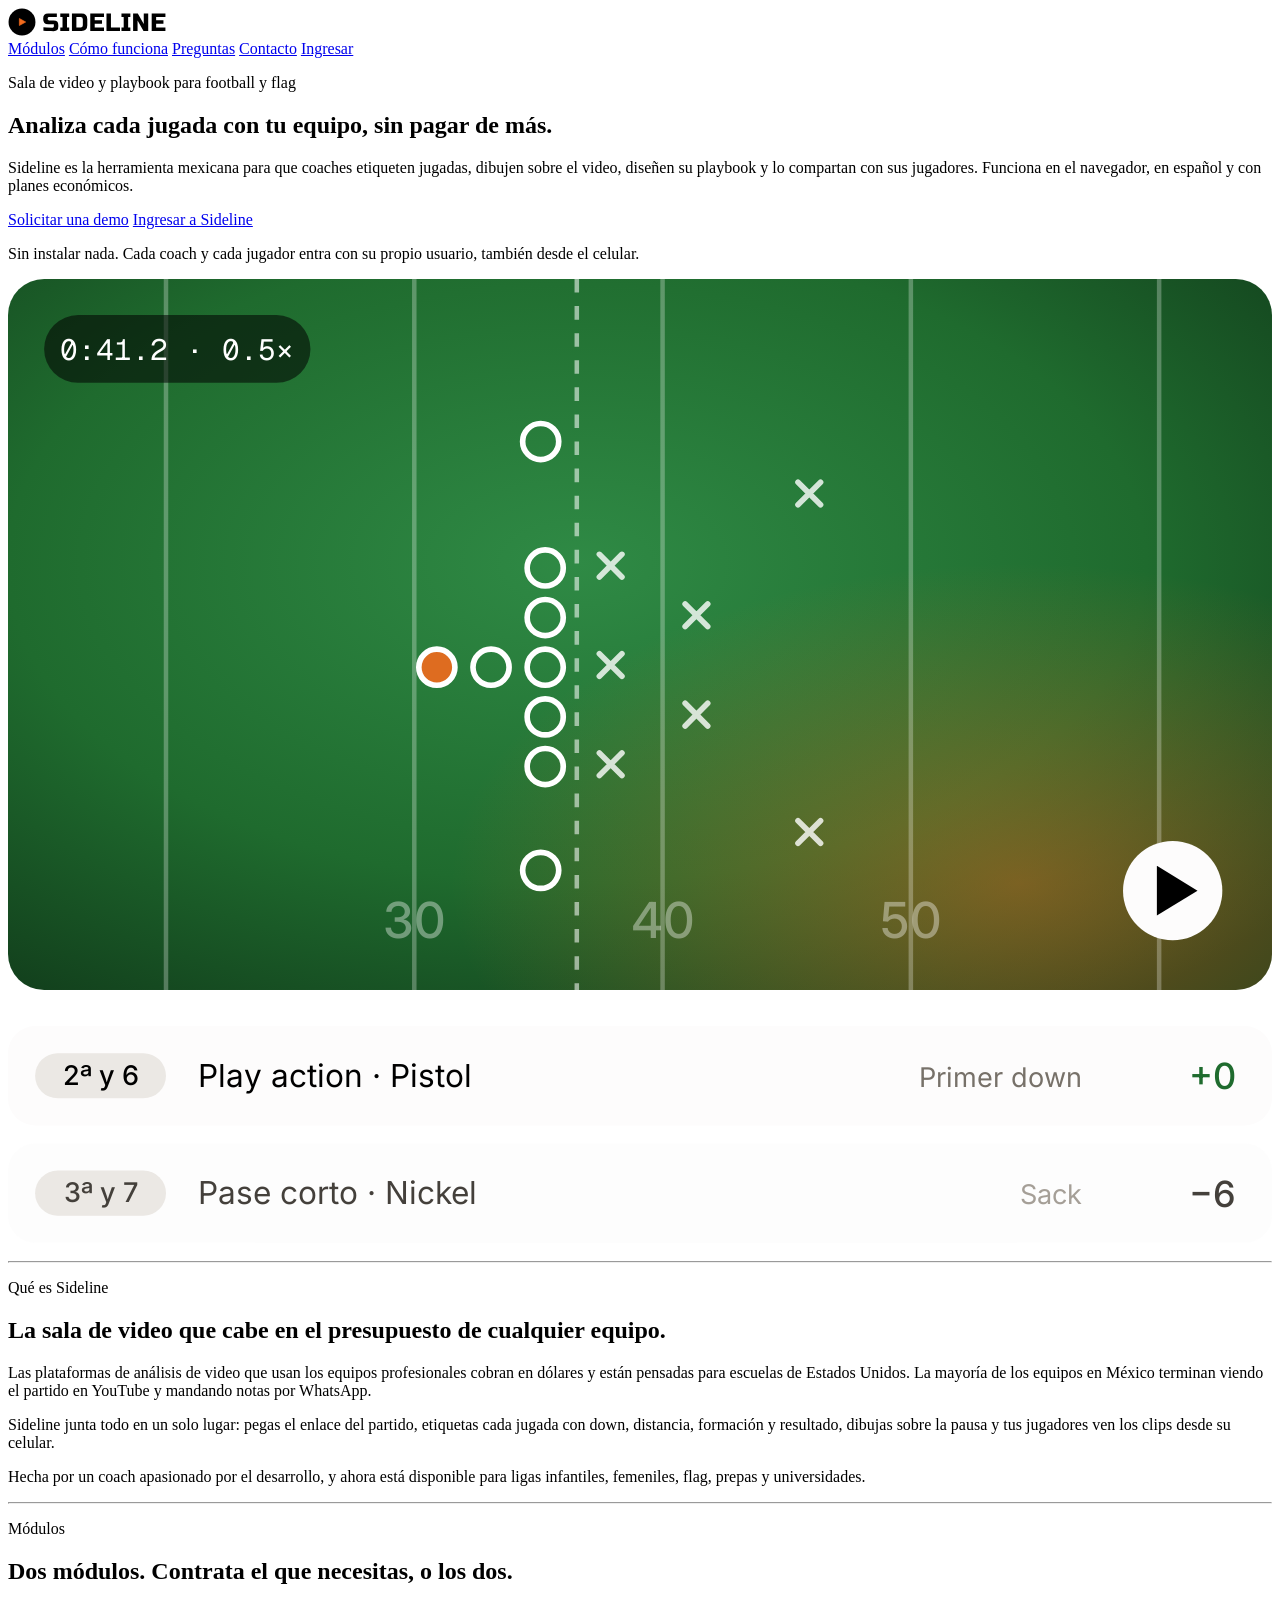
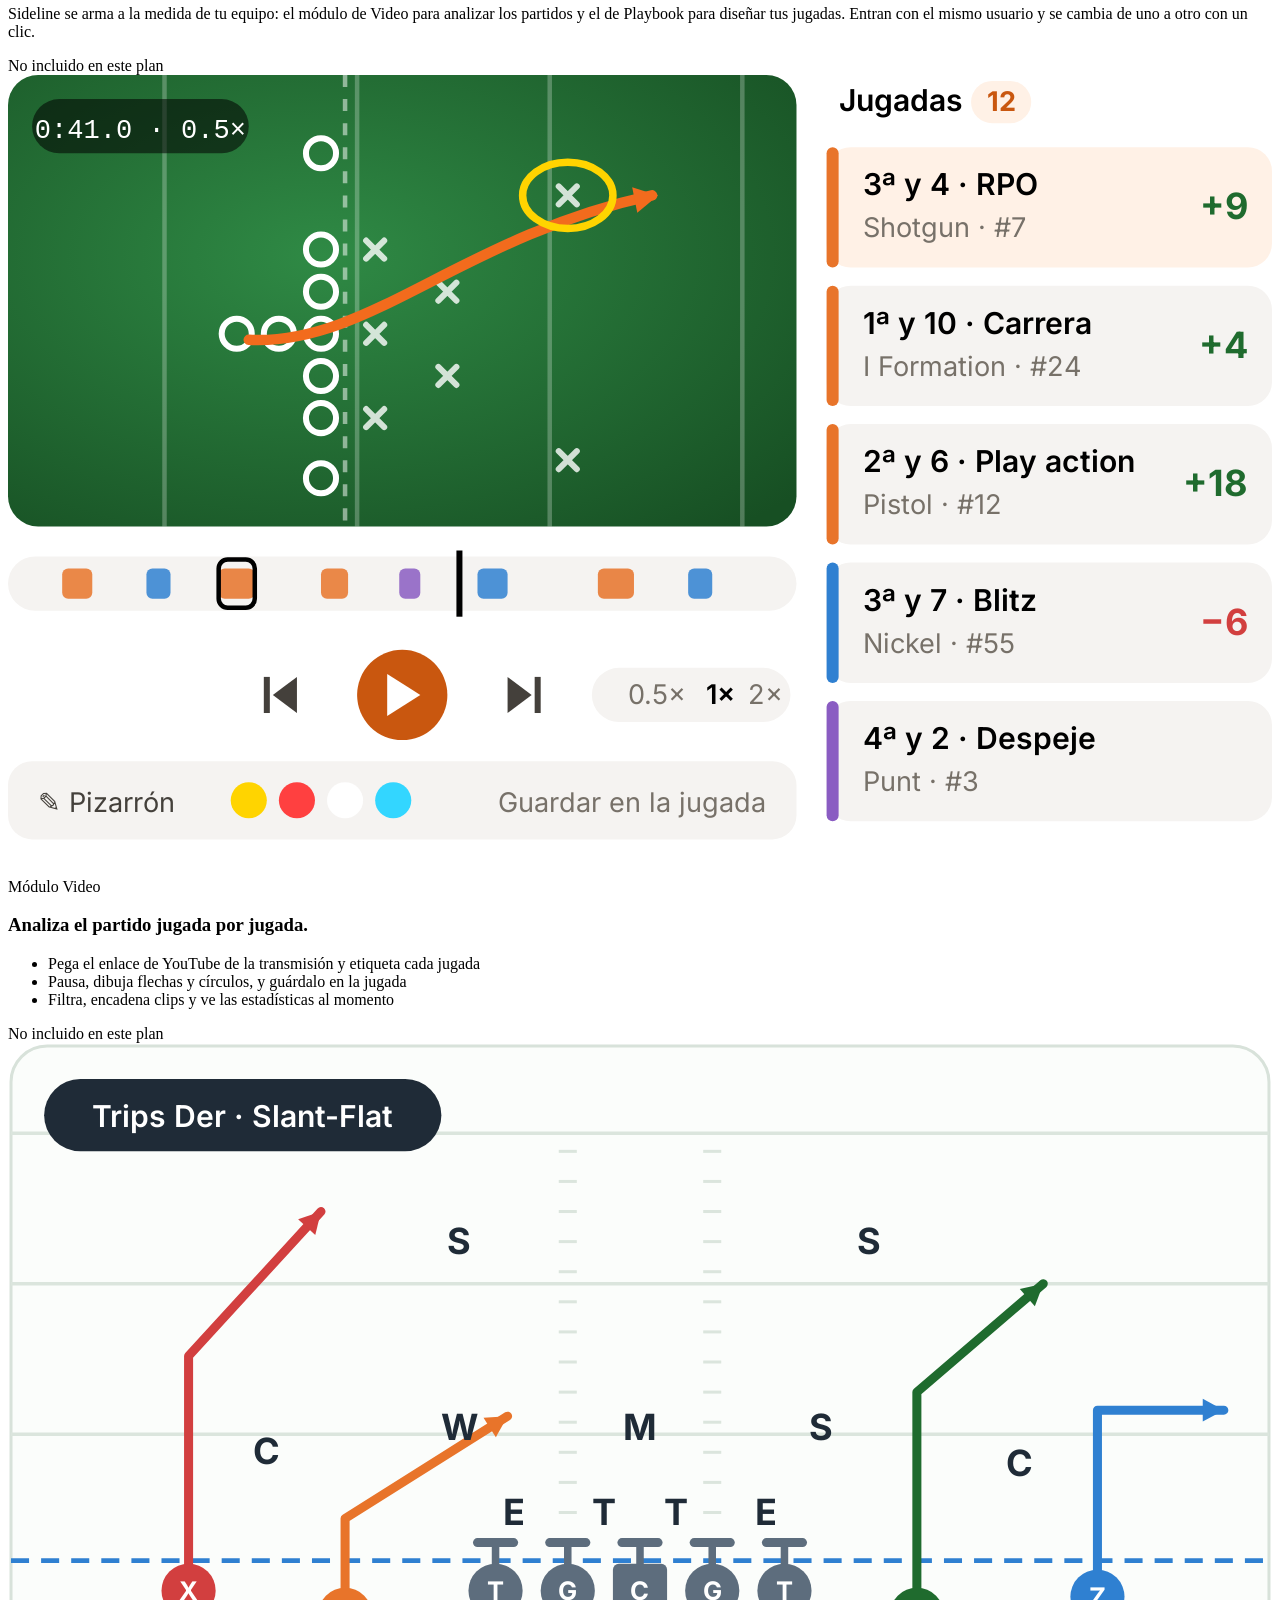
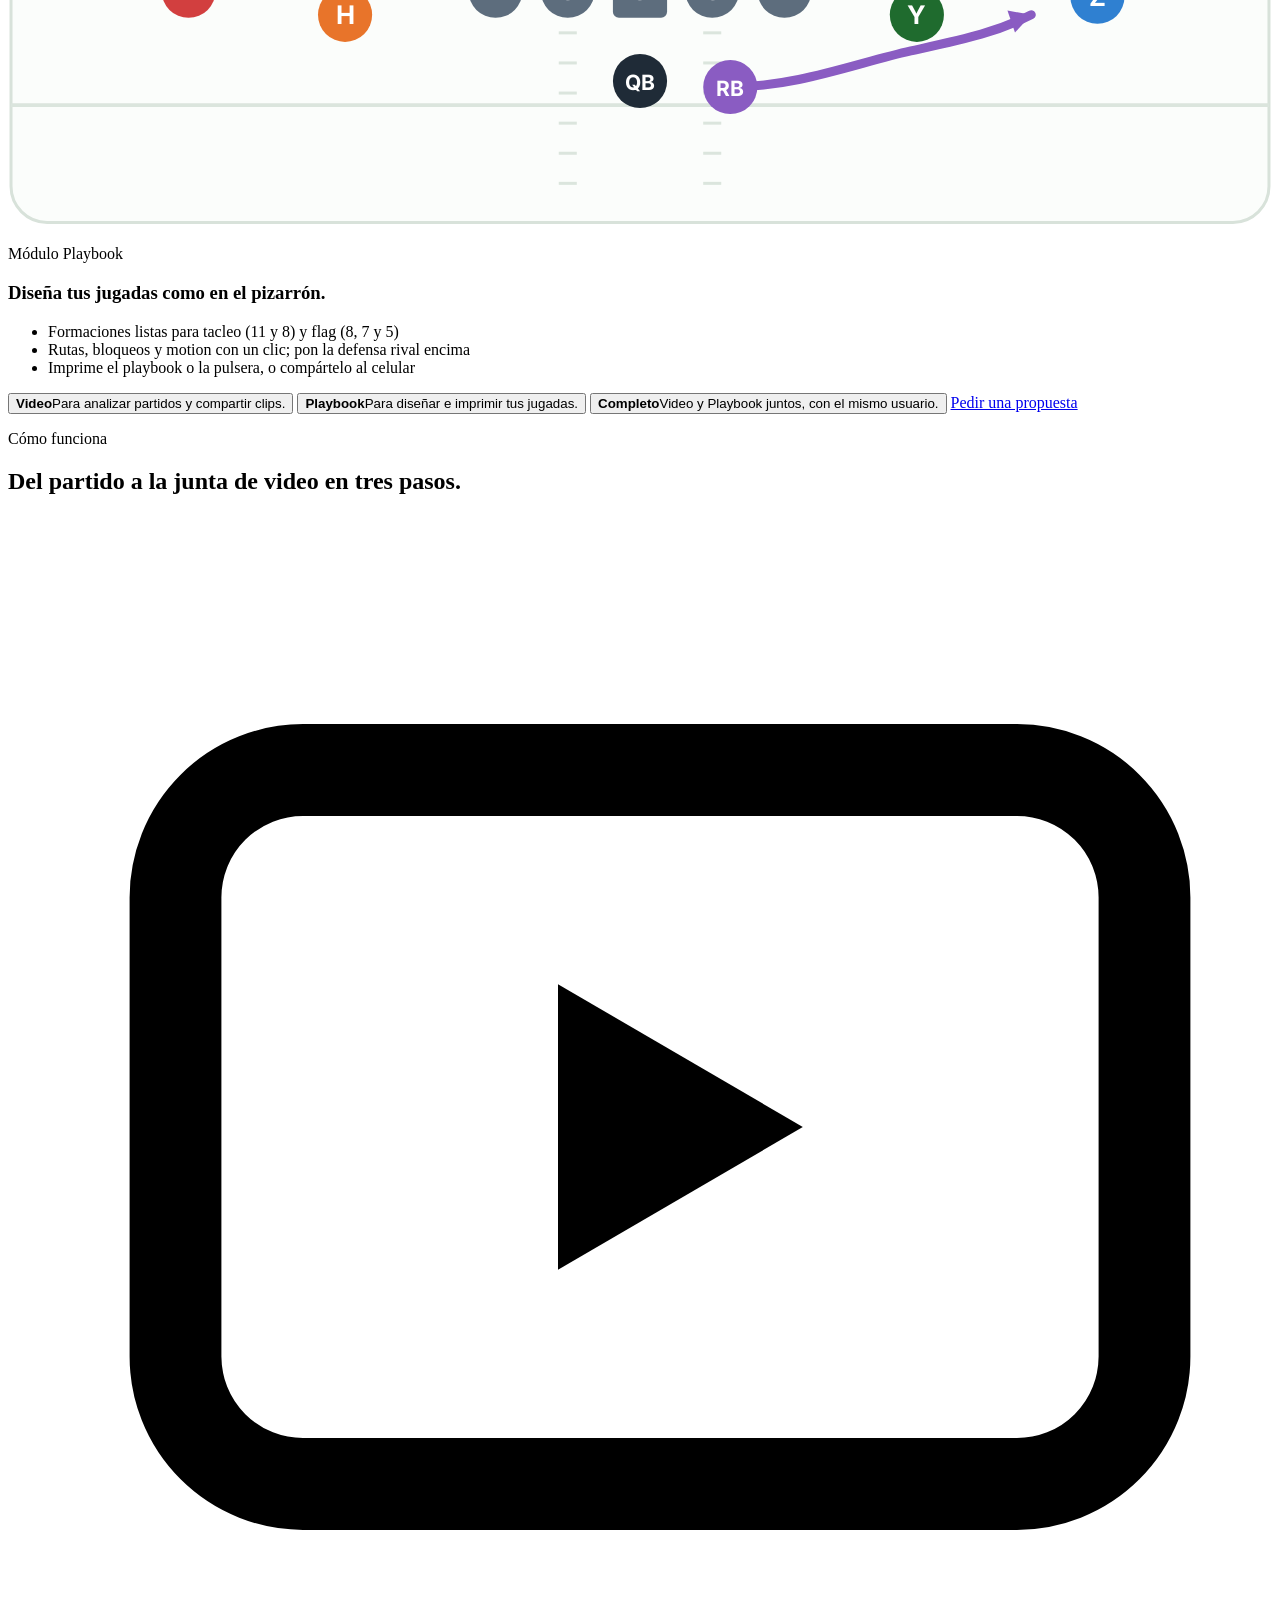
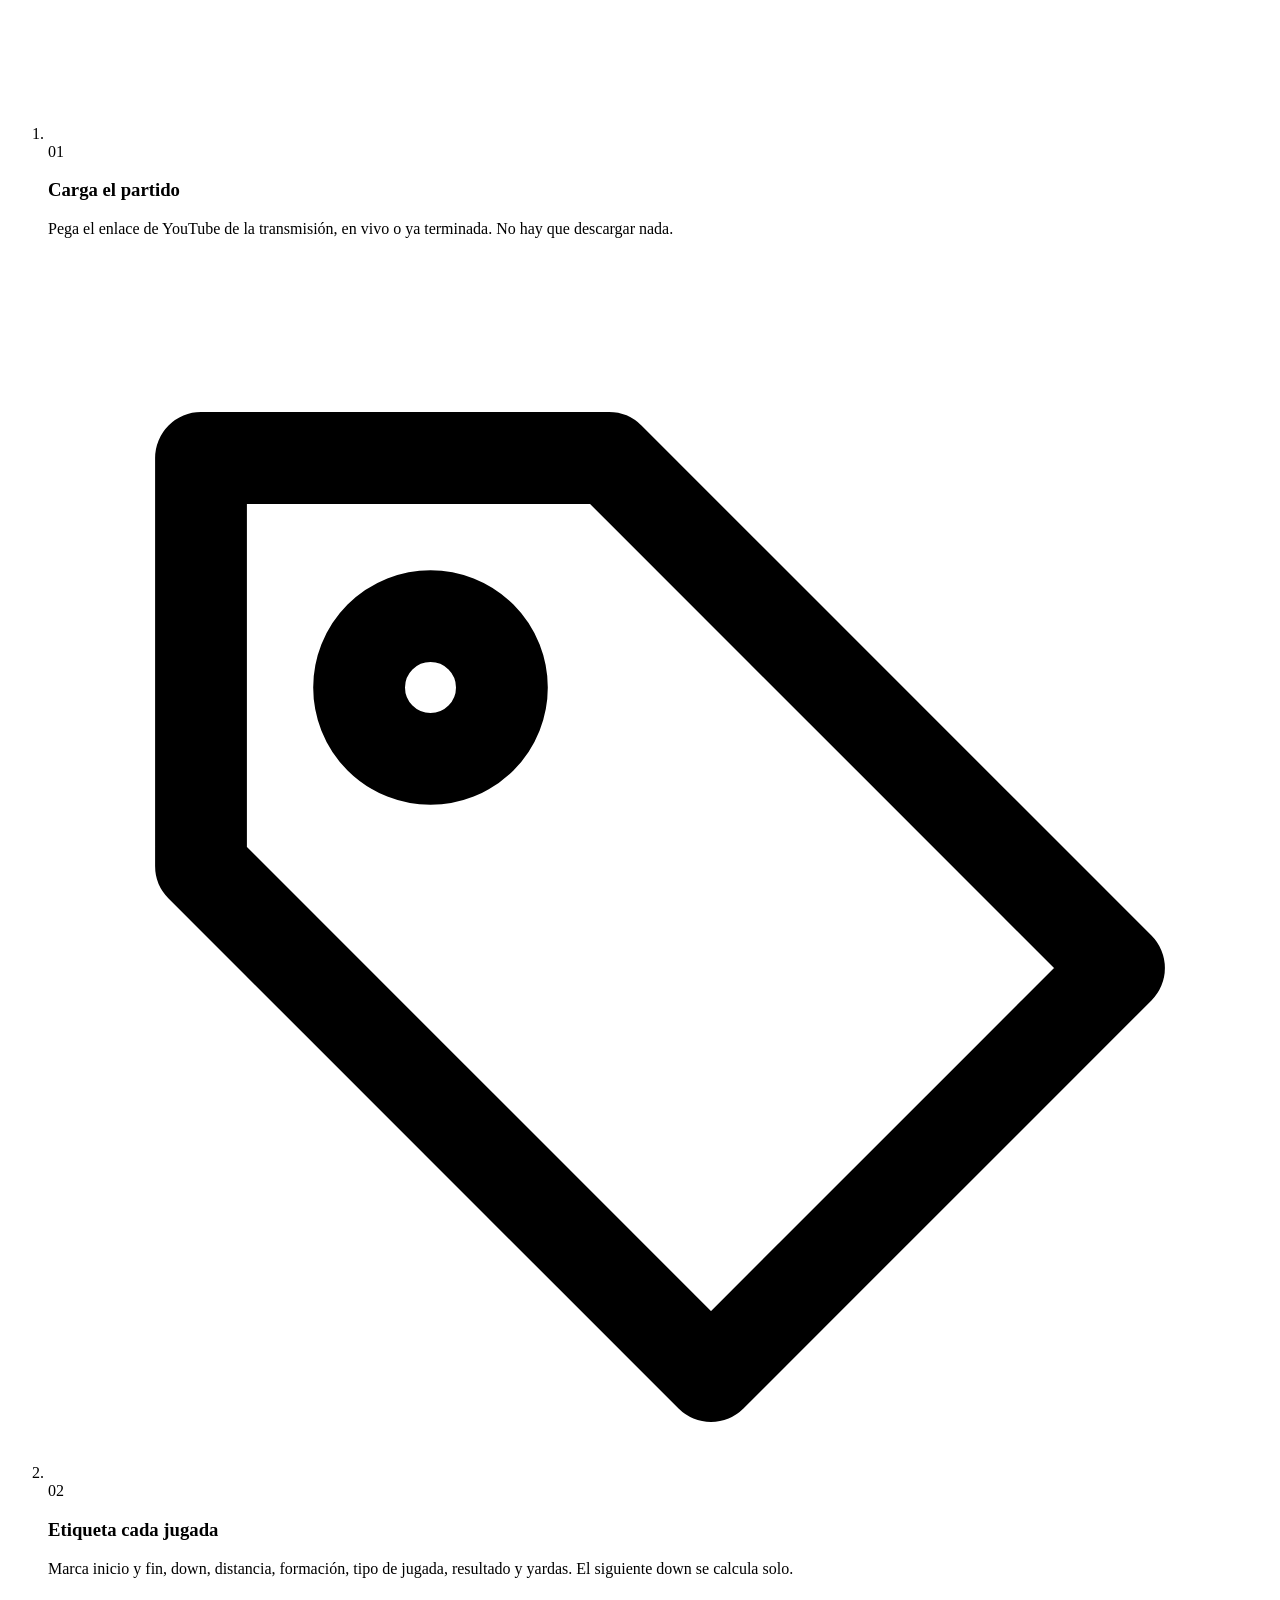
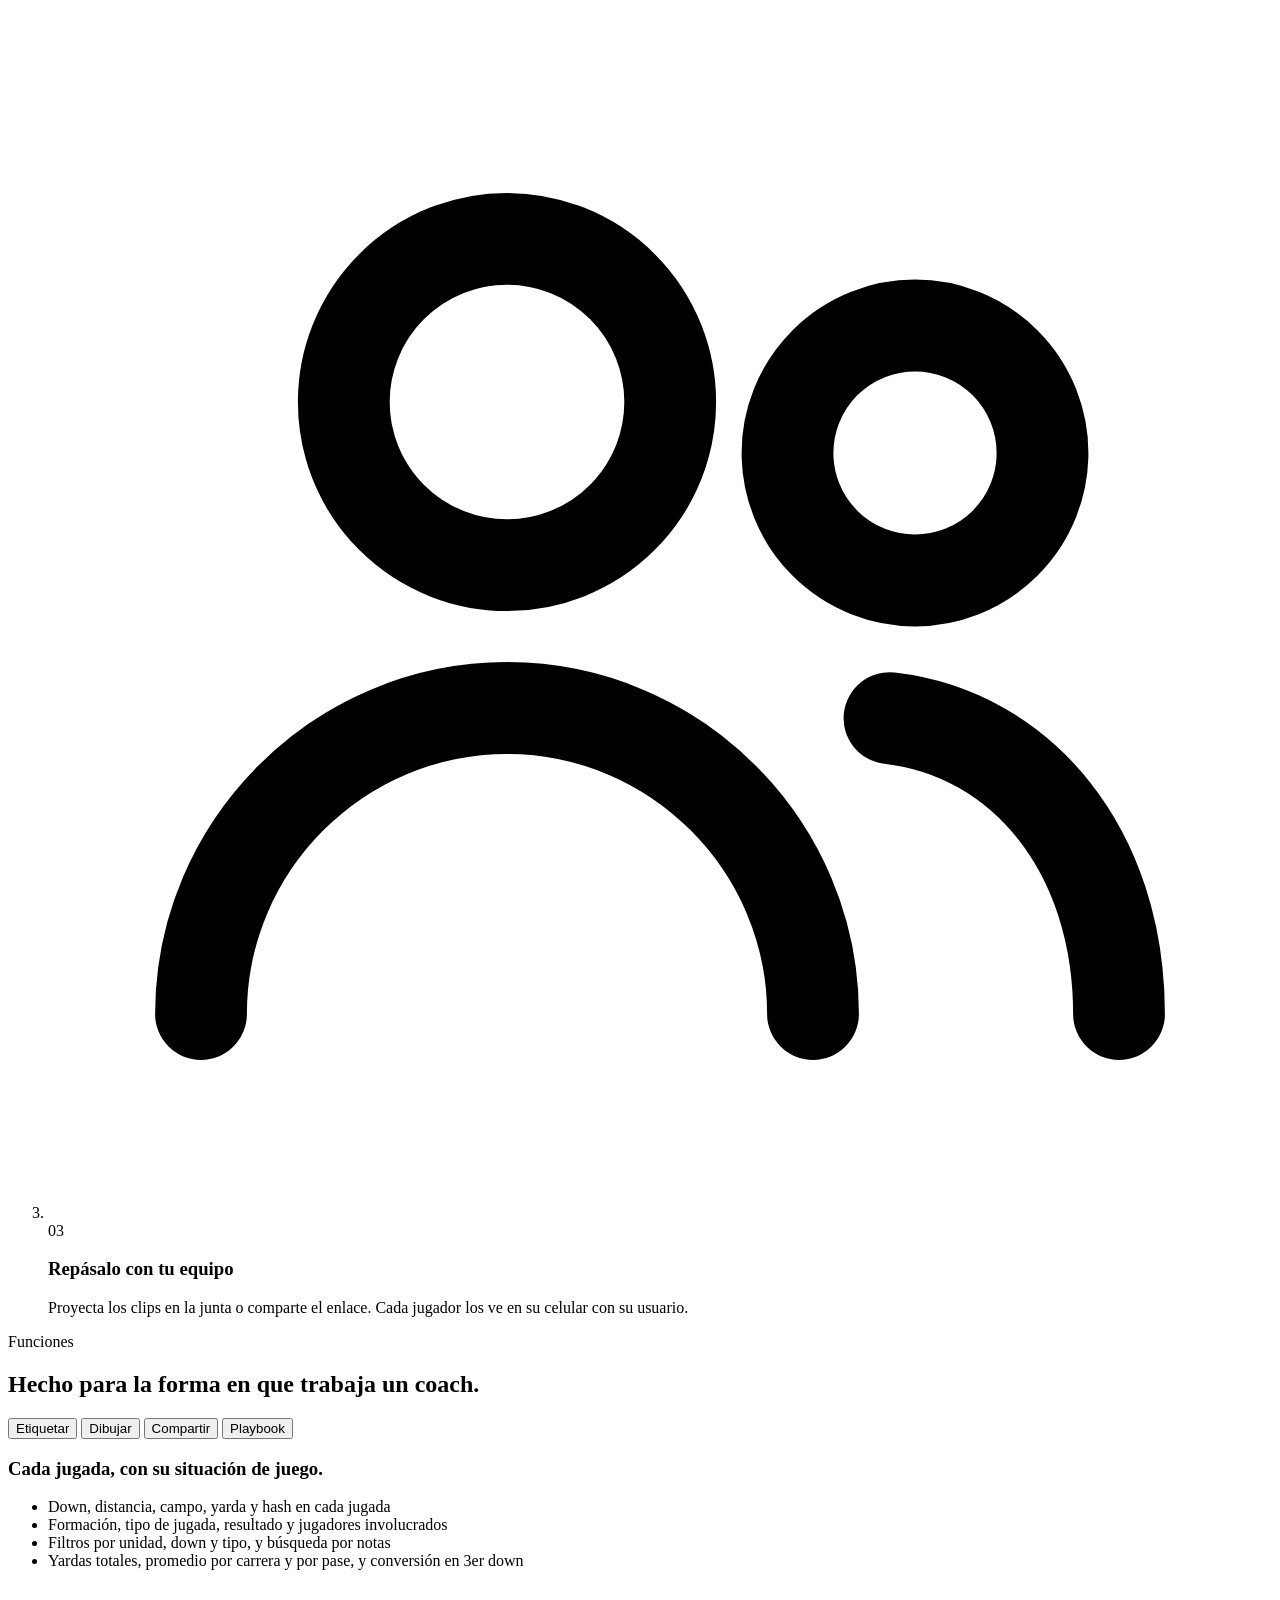
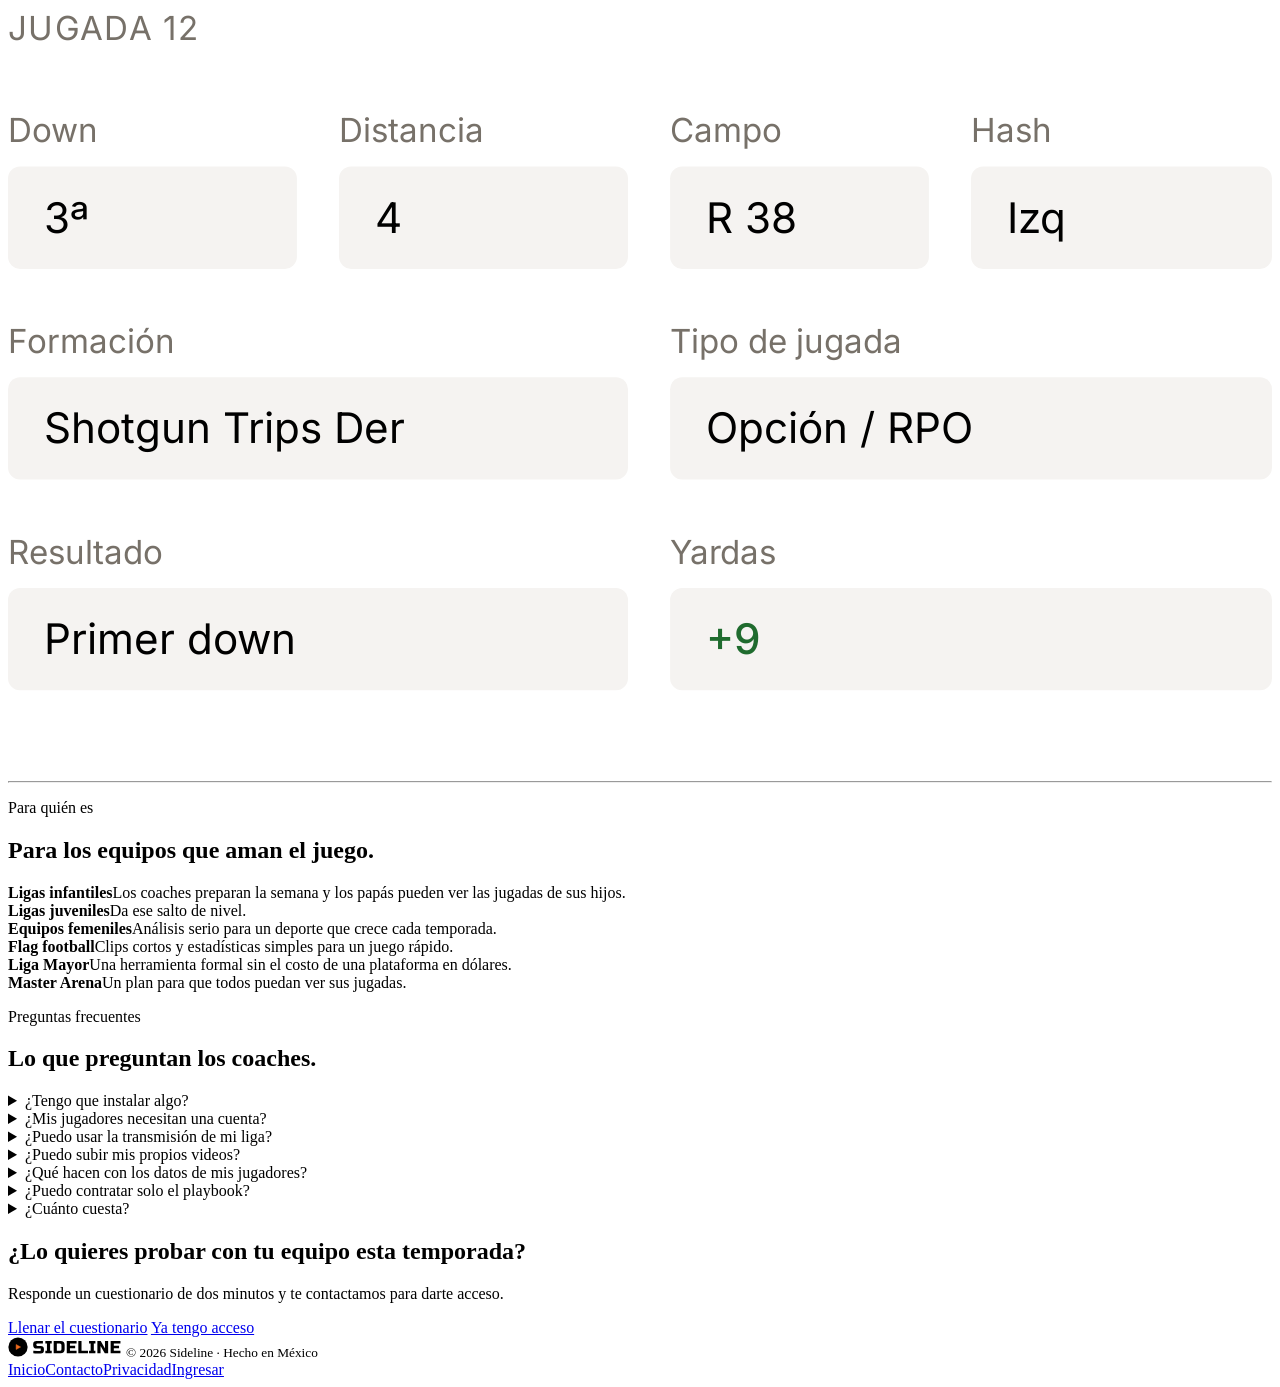
==== public/index.html @ 444a0a57 "Portada: los planes se pueden elegir y muestran qué módulo incluyen Video, Playbook y Completo son b" ====
<!doctype html>
<html lang="es">
<head>
<meta charset="utf-8">
<meta name="viewport" content="width=device-width,initial-scale=1,viewport-fit=cover">
<title>Sideline</title>
<meta name="description" content="Sideline: sala de video para coaches de football americano y flag. Etiqueta jugadas, dibuja sobre el video y comparte clips con tu equipo. En español y en pesos.">
<link rel="icon" type="image/svg+xml" href="data:image/svg+xml,%3Csvg%20xmlns%3D%27http%3A//www.w3.org/2000/svg%27%20viewBox%3D%270%200%2064%2064%27%3E%3Crect%20width%3D%2764%27%20height%3D%2764%27%20rx%3D%2714%27%20fill%3D%27%230D0D0D%27/%3E%3Ccircle%20cx%3D%2732%27%20cy%3D%2732%27%20r%3D%2723%27%20fill%3D%27none%27%20stroke%3D%27%23FFFFFF%27%20stroke-width%3D%276%27/%3E%3Cpath%20d%3D%27M26%2020%20L45%2032%20L26%2044%20Z%27%20fill%3D%27%23F26B1D%27%20stroke%3D%27%23F26B1D%27%20stroke-width%3D%273%27%20stroke-linejoin%3D%27round%27/%3E%3C/svg%3E">
<link rel="preconnect" href="https://fonts.googleapis.com">
<link rel="preconnect" href="https://fonts.gstatic.com" crossorigin>
<link rel="stylesheet" href="https://fonts.googleapis.com/css2?family=Inter:wght@300;400;500&family=Geist+Mono&display=swap">
<link rel="stylesheet" href="/assets/site.css">
<script>
  // Enlaces viejos a un partido (?v=...) siguen abriendo la sala de video.
  if (new URLSearchParams(location.search).get('v')) location.replace('/app/' + location.search);
</script>
</head>
<body>
<header class="wrap">
  <nav class="nav" aria-label="Principal">
    <a class="logo" href="/" aria-label="Sideline, inicio"><svg class='brandmark' viewBox='0 0 593 104' height='28' role='img' aria-label='Sideline'><circle cx='52' cy='52' r='50' fill='#000000'/>
<rect x='48.25' y='8.25' width='7.50' height='7.50' rx='1.35' fill='var(--bg)' transform='rotate(0.0 52.00 12.00)'/>
<rect x='65.61' y='12.21' width='7.50' height='7.50' rx='1.35' fill='var(--bg)' transform='rotate(25.7 69.36 15.96)'/>
<rect x='79.52' y='23.31' width='7.50' height='7.50' rx='1.35' fill='var(--bg)' transform='rotate(51.4 83.27 27.06)'/>
<rect x='87.25' y='39.35' width='7.50' height='7.50' rx='1.35' fill='var(--bg)' transform='rotate(77.1 91.00 43.10)'/>
<rect x='87.25' y='57.15' width='7.50' height='7.50' rx='1.35' fill='var(--bg)' transform='rotate(102.9 91.00 60.90)'/>
<rect x='79.52' y='73.19' width='7.50' height='7.50' rx='1.35' fill='var(--bg)' transform='rotate(128.6 83.27 76.94)'/>
<rect x='65.61' y='84.29' width='7.50' height='7.50' rx='1.35' fill='var(--bg)' transform='rotate(154.3 69.36 88.04)'/>
<rect x='48.25' y='88.25' width='7.50' height='7.50' rx='1.35' fill='var(--bg)' transform='rotate(180.0 52.00 92.00)'/>
<rect x='30.89' y='84.29' width='7.50' height='7.50' rx='1.35' fill='var(--bg)' transform='rotate(205.7 34.64 88.04)'/>
<rect x='16.98' y='73.19' width='7.50' height='7.50' rx='1.35' fill='var(--bg)' transform='rotate(231.4 20.73 76.94)'/>
<rect x='9.25' y='57.15' width='7.50' height='7.50' rx='1.35' fill='var(--bg)' transform='rotate(257.1 13.00 60.90)'/>
<rect x='9.25' y='39.35' width='7.50' height='7.50' rx='1.35' fill='var(--bg)' transform='rotate(282.9 13.00 43.10)'/>
<rect x='16.98' y='23.31' width='7.50' height='7.50' rx='1.35' fill='var(--bg)' transform='rotate(308.6 20.73 27.06)'/>
<rect x='30.89' y='12.21' width='7.50' height='7.50' rx='1.35' fill='var(--bg)' transform='rotate(334.3 34.64 15.96)'/>
<circle cx='52' cy='52' r='31.00' fill='var(--bg)'/>
<circle cx='52' cy='52' r='25.00' fill='none' stroke='#000000' stroke-width='3.75'/>
<path d='M42.25 39.00 L65.65 52.00 L42.25 65.00 Z' fill='#F26B1D' stroke='#F26B1D' stroke-width='2.50' stroke-linejoin='round'/><g transform='translate(128 85)'><path d='M3.588 -13.34Q28.796 -11.959999999999999 37.72 -11.959999999999999Q39.836 -11.959999999999999 41.078 -13.201999999999998Q42.32 -14.443999999999999 42.32 -16.56V-24.84H21.16Q11.5 -24.84 7.13 -29.21Q2.76 -33.58 2.76 -43.24V-46.0Q2.76 -55.66 7.13 -60.03Q11.5 -64.4 21.16 -64.4H53.452V-51.519999999999996H24.84Q19.32 -51.519999999999996 19.32 -46.0V-44.16Q19.32 -38.64 24.84 -38.64H41.4Q50.416 -38.64 54.647999999999996 -34.408Q58.879999999999995 -30.176 58.879999999999995 -21.16V-16.56Q58.879999999999995 -7.544 54.647999999999996 -3.312Q50.416 0.9199999999999999 41.4 0.9199999999999999Q36.708 0.9199999999999999 31.464 0.736L23.0 0.368Q13.616 -0.092 3.588 -0.9199999999999999ZM99.36000000000001 0.0H66.24000000000001V-12.879999999999999H74.52000000000001V-51.519999999999996H66.24000000000001V-64.4H99.36000000000001V-51.519999999999996H91.08V-12.879999999999999H99.36000000000001ZM145.36 -64.4Q155.756 -64.4 161.138 -59.018Q166.52 -53.635999999999996 166.52 -43.24V-21.16Q166.52 -10.764 161.138 -5.382Q155.756 0.0 145.36 0.0H109.48V-64.4ZM149.96 -43.24Q149.96 -51.519999999999996 141.68 -51.519999999999996H126.04V-12.879999999999999H141.68Q149.96 -12.879999999999999 149.96 -21.16ZM228.62 0.0H177.56000000000003V-64.4H228.62V-51.519999999999996H194.12V-39.1H221.26000000000002V-26.22H194.12V-12.879999999999999H228.62ZM254.38 -12.879999999999999H287.96000000000004V0.0H237.82000000000002V-64.4H254.38ZM326.6 0.0H293.48V-12.879999999999999H301.76000000000005V-51.519999999999996H293.48V-64.4H326.6V-51.519999999999996H318.32000000000005V-12.879999999999999H326.6ZM392.84000000000003 0.0H375.36L353.28000000000003 -38.64V0.0H336.72V-64.4H354.20000000000005L376.28000000000003 -25.759999999999998V-64.4H392.84000000000003ZM456.78000000000003 0.0H405.72V-64.4H456.78000000000003V-51.519999999999996H422.28000000000003V-39.1H449.4200000000001V-26.22H422.28000000000003V-12.879999999999999H456.78000000000003Z' fill='#000000'/></g></svg></a>
    <div class="links">
      <a class="btn btn-ghost hide-sm" href="#modulos">Módulos</a>
      <a class="btn btn-ghost hide-sm" href="#como-funciona">Cómo funciona</a>
      <a class="btn btn-ghost hide-sm" href="#preguntas">Preguntas</a>
      <a class="btn btn-ghost" href="/contacto">Contacto</a>
      <a class="btn btn-fill" href="/app/">Ingresar</a>
    </div>
  </nav>
</header>

<main>
  <section class="hero">
    <div class="wrap hero-grid">
      <div>
        <p class="eyebrow">Sala de video y playbook para football y flag</p>
        <h1 class="display">Analiza cada jugada con tu equipo, sin pagar de más.</h1>
        <p class="lead">Sideline es la herramienta mexicana para que coaches etiqueten jugadas, dibujen sobre el video, diseñen su playbook y lo compartan con sus jugadores. Funciona en el navegador, en español y con planes económicos.</p>
        <div class="actions">
          <a class="btn btn-fill btn-lg" href="/contacto">Solicitar una demo</a>
          <a class="btn btn-line btn-lg" href="/app/">Ingresar a Sideline</a>
        </div>
        <p class="note">Sin instalar nada. Cada coach y cada jugador entra con su propio usuario, también desde el celular.</p>
      </div>

      <div class="visual" aria-hidden="true">
        <svg id="heroArt" viewBox="0 0 560 430" font-family="Inter, system-ui, sans-serif">
          <defs>
            <radialGradient id="turf" cx="45%" cy="40%" r="75%">
              <stop offset="0" stop-color="#2f8a45"/>
              <stop offset="0.6" stop-color="#1f6b2e"/>
              <stop offset="1" stop-color="#123f1c"/>
            </radialGradient>
            <radialGradient id="glow" cx="80%" cy="85%" r="45%">
              <stop offset="0" stop-color="#f26b1d" stop-opacity=".45"/>
              <stop offset="1" stop-color="#f26b1d" stop-opacity="0"/>
            </radialGradient>
            <clipPath id="frame"><rect x="0" y="0" width="560" height="315" rx="16"/></clipPath>
            <marker id="ah" viewBox="0 0 10 10" refX="6" refY="5" markerWidth="5" markerHeight="5" orient="auto"><path d="M0 0L10 5L0 10z" fill="#f26b1d"/></marker>
          </defs>
          <g clip-path="url(#frame)">
            <rect width="560" height="315" fill="url(#turf)"/>
            <rect width="560" height="315" fill="url(#glow)"/>
            <g stroke="#fff" stroke-opacity=".28" stroke-width="2">
              <line x1="70" y1="0" x2="70" y2="315"/><line x1="180" y1="0" x2="180" y2="315"/>
              <line x1="290" y1="0" x2="290" y2="315"/><line x1="400" y1="0" x2="400" y2="315"/><line x1="510" y1="0" x2="510" y2="315"/>
            </g>
            <g fill="#fff" fill-opacity=".38" font-size="22" font-weight="500" text-anchor="middle">
              <text x="180" y="292">30</text><text x="290" y="292">40</text><text x="400" y="292">50</text>
            </g>
            <line x1="252" y1="0" x2="252" y2="315" stroke="#fff" stroke-opacity=".55" stroke-width="2" stroke-dasharray="6 6"/>
            <path id="hRoute" d="M190 172 C 250 178, 300 110, 420 82" fill="none" stroke="#f26b1d" stroke-width="5" stroke-linecap="round" marker-end="url(#ah)"/>
            <g fill="none" stroke="#fff" stroke-width="2.5">
              <!-- línea ofensiva y QB: avanzan al snap -->
              <g data-to="6,0" data-t0="1" data-t1="1.6"><circle cx="238" cy="128" r="8"/><circle cx="238" cy="150" r="8"/><circle cx="238" cy="172" r="8"/><circle cx="238" cy="194" r="8"/><circle cx="238" cy="216" r="8"/></g>
              <g data-to="-10,0" data-t0="1" data-t1="1.8"><circle cx="214" cy="172" r="8"/></g>
              <!-- receptores abiertos: rutas profundas -->
              <g data-to="205,-30" data-t0="1" data-t1="4"><circle cx="236" cy="72" r="8"/></g>
              <g data-to="140,-10" data-t0="1" data-t1="4"><circle cx="236" cy="262" r="8"/></g>
              <!-- corredor: sigue la ruta naranja -->
              <circle id="hRunner" cx="190" cy="172" r="8" fill="#f26b1d" fill-opacity=".9"/>
            </g>
            <g stroke="#fff" stroke-opacity=".8" stroke-width="2.5" stroke-linecap="round">
              <g data-to="-8,0" data-t0="1" data-t1="1.6"><path d="M262 122l10 10m0-10l-10 10"/><path d="M262 166l10 10m0-10l-10 10"/><path d="M262 210l10 10m0-10l-10 10"/></g>
              <g data-to="16,-26" data-t0="1.1" data-t1="3.4"><path d="M300 144l10 10m0-10l-10 10"/></g>
              <g data-to="22,-6" data-t0="1.1" data-t1="3.4"><path d="M300 188l10 10m0-10l-10 10"/></g>
              <g data-to="40,-35" data-t0="1" data-t1="4"><path d="M350 90l10 10m0-10l-10 10"/></g>
              <g data-to="70,6" data-t0="1" data-t1="4"><path d="M350 240l10 10m0-10l-10 10"/></g>
            </g>
            <!-- pausa y telestración: el coach encierra al safety -->
            <ellipse id="hCircle" cx="395" cy="60" rx="26" ry="20" fill="none" stroke="#ffd400" stroke-width="3"/>
            <rect x="16" y="16" width="118" height="30" rx="15" fill="#000" fill-opacity=".55"/>
            <text id="hTime" x="75" y="36" text-anchor="middle" fill="#fff" font-size="13" font-family="Geist Mono, ui-monospace, monospace">0:43.0 · 0.5×</text>
            <g id="hDraw" opacity="0">
              <rect x="142" y="16" width="112" height="30" rx="15" fill="#ffd400"/>
              <text x="198" y="36" text-anchor="middle" fill="#000" font-size="13" font-weight="500">✎ Pausa y dibuja</text>
            </g>
            <circle cx="516" cy="271" r="22" fill="#fdfcfc"/>
            <path id="hPlay" d="M509 260 L527 271 L509 282 Z" fill="#000"/>
            <g id="hPause" fill="#000" opacity="0"><rect x="507" y="261" width="6" height="20" rx="1.5"/><rect x="519" y="261" width="6" height="20" rx="1.5"/></g>
          </g>
          <g>
            <rect id="hRow" x="0" y="331" width="560" height="44" rx="12" fill="#fdfcfc" stroke="#f26b1d" stroke-opacity="0" stroke-width="2"/>
            <rect x="12" y="343" width="58" height="20" rx="10" fill="#ebe8e4"/>
            <text x="41" y="357" text-anchor="middle" font-size="12" font-weight="500" fill="#000">2ª y 6</text>
            <text x="84" y="358" font-size="14" fill="#000">Play action · Pistol</text>
            <text x="476" y="358" text-anchor="end" font-size="12" fill="#777169">Primer down</text>
            <text id="hGain" x="544" y="359" text-anchor="end" font-size="16" fill="#1f6b2e" font-weight="500">+18</text>
            <rect x="0" y="383" width="560" height="44" rx="12" fill="#fdfcfc" fill-opacity=".7"/>
            <rect x="12" y="395" width="58" height="20" rx="10" fill="#ebe8e4"/>
            <text x="41" y="409" text-anchor="middle" font-size="12" font-weight="500" fill="#44403b">3ª y 7</text>
            <text x="84" y="410" font-size="14" fill="#44403b">Pase corto · Nickel</text>
            <text x="476" y="410" text-anchor="end" font-size="12" fill="#a59f97">Sack</text>
            <text x="544" y="411" text-anchor="end" font-size="16" fill="#44403b" font-weight="500">−6</text>
          </g>
        </svg>
      </div>
    </div>
  </section>

  <hr class="rule">

  <section id="que-es">
    <div class="wrap statement">
      <div>
        <p class="eyebrow">Qué es Sideline</p>
        <h2 class="h1">La sala de video que cabe en el presupuesto de cualquier equipo.</h2>
      </div>
      <div class="body">
        <p>Las plataformas de análisis de video que usan los equipos profesionales cobran en dólares y están pensadas para escuelas de Estados Unidos. La mayoría de los equipos en México terminan viendo el partido en YouTube y mandando notas por WhatsApp.</p>
        <p>Sideline junta todo en un solo lugar: pegas el enlace del partido, etiquetas cada jugada con down, distancia, formación y resultado, dibujas sobre la pausa y tus jugadores ven los clips desde su celular.</p>
        <p>Hecha por un coach apasionado por el desarrollo, y ahora está disponible para ligas infantiles, femeniles, flag, prepas y universidades.</p>
      </div>
    </div>
  </section>

  <hr class="rule">

  <section id="modulos">
    <div class="wrap">
      <p class="eyebrow">Módulos</p>
      <h2 class="h1">Dos módulos. Contrata el que necesitas, o los dos.</h2>
      <p class="lead" style="margin-top:20px">Sideline se arma a la medida de tu equipo: el módulo de Video para analizar los partidos y el de Playbook para diseñar tus jugadas. Entran con el mismo usuario y se cambia de uno a otro con un clic.</p>
      <div class="mods" id="mods" data-plan="full">
        <article class="modcard" data-mod="video">
          <span class="off-badge">No incluido en este plan</span>
          <div class="art" aria-hidden="true"><svg viewBox="0 0 420 260" font-family="Inter, system-ui, sans-serif"><defs><radialGradient id="turf3" cx="40%" cy="40%" r="80%"><stop offset="0" stop-color="#2f8a45"/><stop offset="1" stop-color="#174f23"/></radialGradient></defs><rect x="0" y="0" width="262" height="150" rx="10" fill="url(#turf3)"/><g stroke="#fff" stroke-opacity=".25" stroke-width="1.5"><line x1="52" y1="0" x2="52" y2="150"/><line x1="116" y1="0" x2="116" y2="150"/><line x1="180" y1="0" x2="180" y2="150"/><line x1="244" y1="0" x2="244" y2="150"/></g><line x1="112" y1="0" x2="112" y2="150" stroke="#fff" stroke-opacity=".5" stroke-width="1.5" stroke-dasharray="4 4"/><g fill="none" stroke="#fff" stroke-width="2"><circle cx="104" cy="58" r="5"/><circle cx="104" cy="72" r="5"/><circle cx="104" cy="86" r="5"/><circle cx="104" cy="100" r="5"/><circle cx="104" cy="114" r="5"/><circle cx="90" cy="86" r="5"/><circle cx="76" cy="86" r="5"/><circle cx="104" cy="26" r="5"/><circle cx="104" cy="134" r="5"/></g><g stroke="#fff" stroke-opacity=".8" stroke-width="2" stroke-linecap="round"><path d="M119 55l6 6m0-6l-6 6"/><path d="M119 83l6 6m0-6l-6 6"/><path d="M119 111l6 6m0-6l-6 6"/><path d="M143 69l6 6m0-6l-6 6"/><path d="M143 97l6 6m0-6l-6 6"/><path d="M183 37l6 6m0-6l-6 6"/><path d="M183 125l6 6m0-6l-6 6"/></g><path d="M80 88 C 120 90, 150 54, 214 40" fill="none" stroke="#f26b1d" stroke-width="3.5" stroke-linecap="round"/><path d="M216.0 40.0L209.1 45.8L207.4 37.3Z" fill="#f26b1d"/><ellipse cx="186" cy="40" rx="15" ry="11" fill="none" stroke="#ffd400" stroke-width="2.5"/><rect x="8" y="8" width="72" height="18" rx="9" fill="#000" fill-opacity=".55"/><text x="44" y="21" text-anchor="middle" fill="#fff" font-size="9" font-family="ui-monospace, monospace">0:41.0 · 0.5×</text><rect x="0" y="160" width="262" height="18" rx="9" fill="#f5f3f1"/><rect x="18" y="164" width="10" height="10" rx="2" fill="#e8742a" opacity=".85"/><rect x="46" y="164" width="8" height="10" rx="2" fill="#2f80d1" opacity=".85"/><rect x="70" y="164" width="12" height="10" rx="2" fill="#e8742a" opacity=".85"/><rect x="104" y="164" width="9" height="10" rx="2" fill="#e8742a" opacity=".85"/><rect x="130" y="164" width="7" height="10" rx="2" fill="#8a5cc2" opacity=".85"/><rect x="156" y="164" width="10" height="10" rx="2" fill="#2f80d1" opacity=".85"/><rect x="196" y="164" width="12" height="10" rx="2" fill="#e8742a" opacity=".85"/><rect x="226" y="164" width="8" height="10" rx="2" fill="#2f80d1" opacity=".85"/><rect x="70" y="161" width="12" height="16" rx="3" fill="none" stroke="#000" stroke-width="1.5"/><line x1="150" y1="158" x2="150" y2="180" stroke="#000" stroke-width="2"/><circle cx="131" cy="206" r="15" fill="#c9570f"/><path d="M126 199v14l11-7z" fill="#fff"/><g fill="#44403b"><path d="M96 200v12l-8-6z"/><rect x="85" y="200" width="2" height="12"/><path d="M166 200v12l8-6z"/><rect x="175" y="200" width="2" height="12"/></g><g font-size="9" fill="#777169"><rect x="194" y="197" width="66" height="18" rx="9" fill="#f5f3f1"/><text x="206" y="209">0.5×</text><text x="232" y="209" fill="#000" font-weight="600">1×</text><text x="246" y="209">2×</text></g><g font-size="9"><rect x="0" y="228" width="262" height="26" rx="8" fill="#f5f3f1"/><text x="10" y="245" fill="#44403b">✎ Pizarrón</text><circle cx="80" cy="241" r="6" fill="#ffd400"/><circle cx="96" cy="241" r="6" fill="#ff4040"/><circle cx="112" cy="241" r="6" fill="#ffffff"/><circle cx="128" cy="241" r="6" fill="#33d6ff"/><text x="252" y="245" text-anchor="end" fill="#777169">Guardar en la jugada</text></g><g font-size="10"><text x="276" y="12" font-weight="600" fill="#000">Jugadas</text><rect x="320" y="2" width="20" height="14" rx="7" fill="#fff1e6"/><text x="330" y="12" text-anchor="middle" fill="#c9570f" font-weight="700" font-size="9">12</text><rect x="272" y="24" width="148" height="40" rx="8" fill="#fff1e6"/><rect x="272" y="24" width="4" height="40" rx="2" fill="#e8742a"/><text x="284" y="40" fill="#000" font-weight="600">3ª y 4 · RPO</text><text x="284" y="54" fill="#777169" font-size="9">Shotgun · #7</text><text x="412" y="48" text-anchor="end" fill="#1f6b2e" font-weight="700" font-size="12">+9</text><rect x="272" y="70" width="148" height="40" rx="8" fill="#f5f3f1"/><rect x="272" y="70" width="4" height="40" rx="2" fill="#e8742a"/><text x="284" y="86" fill="#000" font-weight="600">1ª y 10 · Carrera</text><text x="284" y="100" fill="#777169" font-size="9">I Formation · #24</text><text x="412" y="94" text-anchor="end" fill="#1f6b2e" font-weight="700" font-size="12">+4</text><rect x="272" y="116" width="148" height="40" rx="8" fill="#f5f3f1"/><rect x="272" y="116" width="4" height="40" rx="2" fill="#e8742a"/><text x="284" y="132" fill="#000" font-weight="600">2ª y 6 · Play action</text><text x="284" y="146" fill="#777169" font-size="9">Pistol · #12</text><text x="412" y="140" text-anchor="end" fill="#1f6b2e" font-weight="700" font-size="12">+18</text><rect x="272" y="162" width="148" height="40" rx="8" fill="#f5f3f1"/><rect x="272" y="162" width="4" height="40" rx="2" fill="#2f80d1"/><text x="284" y="178" fill="#000" font-weight="600">3ª y 7 · Blitz</text><text x="284" y="192" fill="#777169" font-size="9">Nickel · #55</text><text x="412" y="186" text-anchor="end" fill="#d23f3f" font-weight="700" font-size="12">−6</text><rect x="272" y="208" width="148" height="40" rx="8" fill="#f5f3f1"/><rect x="272" y="208" width="4" height="40" rx="2" fill="#8a5cc2"/><text x="284" y="224" fill="#000" font-weight="600">4ª y 2 · Despeje</text><text x="284" y="238" fill="#777169" font-size="9">Punt · #3</text></g></svg></div>
          <div class="txt">
            <p class="tagline"><span class="dot" style="background:#f26b1d"></span>Módulo Video</p>
            <h3 class="h3">Analiza el partido jugada por jugada.</h3>
            <ul>
              <li>Pega el enlace de YouTube de la transmisión y etiqueta cada jugada</li>
              <li>Pausa, dibuja flechas y círculos, y guárdalo en la jugada</li>
              <li>Filtra, encadena clips y ve las estadísticas al momento</li>
            </ul>
          </div>
        </article>
        <article class="modcard" data-mod="playbook">
          <span class="off-badge">No incluido en este plan</span>
          <div class="art" aria-hidden="true"><svg viewBox="0 0 420 260" font-family="Inter, system-ui, sans-serif" class="pbart"><rect x="1" y="1" width="418" height="258" rx="12" fill="#fbfdfb" stroke="#d8e2da"/><line x1="1" y1="30" x2="419" y2="30" stroke="#dbe5dd" stroke-width="1.2"/><line x1="1" y1="80" x2="419" y2="80" stroke="#dbe5dd" stroke-width="1.2"/><line x1="1" y1="130" x2="419" y2="130" stroke="#dbe5dd" stroke-width="1.2"/><line x1="1" y1="220" x2="419" y2="220" stroke="#dbe5dd" stroke-width="1.2"/><line x1="183" y1="36" x2="189" y2="36" stroke="#dbe5dd" stroke-width="1"/><line x1="231" y1="36" x2="237" y2="36" stroke="#dbe5dd" stroke-width="1"/><line x1="183" y1="46" x2="189" y2="46" stroke="#dbe5dd" stroke-width="1"/><line x1="231" y1="46" x2="237" y2="46" stroke="#dbe5dd" stroke-width="1"/><line x1="183" y1="56" x2="189" y2="56" stroke="#dbe5dd" stroke-width="1"/><line x1="231" y1="56" x2="237" y2="56" stroke="#dbe5dd" stroke-width="1"/><line x1="183" y1="66" x2="189" y2="66" stroke="#dbe5dd" stroke-width="1"/><line x1="231" y1="66" x2="237" y2="66" stroke="#dbe5dd" stroke-width="1"/><line x1="183" y1="76" x2="189" y2="76" stroke="#dbe5dd" stroke-width="1"/><line x1="231" y1="76" x2="237" y2="76" stroke="#dbe5dd" stroke-width="1"/><line x1="183" y1="86" x2="189" y2="86" stroke="#dbe5dd" stroke-width="1"/><line x1="231" y1="86" x2="237" y2="86" stroke="#dbe5dd" stroke-width="1"/><line x1="183" y1="96" x2="189" y2="96" stroke="#dbe5dd" stroke-width="1"/><line x1="231" y1="96" x2="237" y2="96" stroke="#dbe5dd" stroke-width="1"/><line x1="183" y1="106" x2="189" y2="106" stroke="#dbe5dd" stroke-width="1"/><line x1="231" y1="106" x2="237" y2="106" stroke="#dbe5dd" stroke-width="1"/><line x1="183" y1="116" x2="189" y2="116" stroke="#dbe5dd" stroke-width="1"/><line x1="231" y1="116" x2="237" y2="116" stroke="#dbe5dd" stroke-width="1"/><line x1="183" y1="126" x2="189" y2="126" stroke="#dbe5dd" stroke-width="1"/><line x1="231" y1="126" x2="237" y2="126" stroke="#dbe5dd" stroke-width="1"/><line x1="183" y1="136" x2="189" y2="136" stroke="#dbe5dd" stroke-width="1"/><line x1="231" y1="136" x2="237" y2="136" stroke="#dbe5dd" stroke-width="1"/><line x1="183" y1="146" x2="189" y2="146" stroke="#dbe5dd" stroke-width="1"/><line x1="231" y1="146" x2="237" y2="146" stroke="#dbe5dd" stroke-width="1"/><line x1="183" y1="156" x2="189" y2="156" stroke="#dbe5dd" stroke-width="1"/><line x1="231" y1="156" x2="237" y2="156" stroke="#dbe5dd" stroke-width="1"/><line x1="183" y1="166" x2="189" y2="166" stroke="#dbe5dd" stroke-width="1"/><line x1="231" y1="166" x2="237" y2="166" stroke="#dbe5dd" stroke-width="1"/><line x1="183" y1="176" x2="189" y2="176" stroke="#dbe5dd" stroke-width="1"/><line x1="231" y1="176" x2="237" y2="176" stroke="#dbe5dd" stroke-width="1"/><line x1="183" y1="186" x2="189" y2="186" stroke="#dbe5dd" stroke-width="1"/><line x1="231" y1="186" x2="237" y2="186" stroke="#dbe5dd" stroke-width="1"/><line x1="183" y1="196" x2="189" y2="196" stroke="#dbe5dd" stroke-width="1"/><line x1="231" y1="196" x2="237" y2="196" stroke="#dbe5dd" stroke-width="1"/><line x1="183" y1="206" x2="189" y2="206" stroke="#dbe5dd" stroke-width="1"/><line x1="231" y1="206" x2="237" y2="206" stroke="#dbe5dd" stroke-width="1"/><line x1="183" y1="216" x2="189" y2="216" stroke="#dbe5dd" stroke-width="1"/><line x1="231" y1="216" x2="237" y2="216" stroke="#dbe5dd" stroke-width="1"/><line x1="183" y1="226" x2="189" y2="226" stroke="#dbe5dd" stroke-width="1"/><line x1="231" y1="226" x2="237" y2="226" stroke="#dbe5dd" stroke-width="1"/><line x1="183" y1="236" x2="189" y2="236" stroke="#dbe5dd" stroke-width="1"/><line x1="231" y1="236" x2="237" y2="236" stroke="#dbe5dd" stroke-width="1"/><line x1="183" y1="246" x2="189" y2="246" stroke="#dbe5dd" stroke-width="1"/><line x1="231" y1="246" x2="237" y2="246" stroke="#dbe5dd" stroke-width="1"/><line x1="1" y1="172" x2="419" y2="172" stroke="#2f80d1" stroke-width="1.6" stroke-dasharray="6 4"/><path class="rt" style="animation-delay:0s" d="M60 178 L60 104 L104 56" fill="none" stroke="#d23f3f" stroke-width="3" stroke-linecap="round" stroke-linejoin="round" pathLength="100"/><path style="animation-delay:0s" class="rt-end" d="M104.0 56.0L102.1 63.8L96.4 58.6Z" fill="#d23f3f"/><path class="rt" style="animation-delay:0.5s" d="M112 182 L112 158 L166 124" fill="none" stroke="#e8742a" stroke-width="3" stroke-linecap="round" stroke-linejoin="round" pathLength="100"/><path style="animation-delay:0.5s" class="rt-end" d="M166.0 124.0L162.1 131.0L158.0 124.5Z" fill="#e8742a"/><path class="rt" style="animation-delay:1s" d="M302 182 L302 116 L344 80" fill="none" stroke="#1f6b2e" stroke-width="3" stroke-linecap="round" stroke-linejoin="round" pathLength="100"/><path style="animation-delay:1s" class="rt-end" d="M344.0 80.0L341.2 87.5L336.2 81.7Z" fill="#1f6b2e"/><path class="rt" style="animation-delay:1.5s" d="M362 180 L362 122 L404 122" fill="none" stroke="#2f80d1" stroke-width="3" stroke-linecap="round" stroke-linejoin="round" pathLength="100"/><path style="animation-delay:1.5s" class="rt-end" d="M404.0 122.0L397.0 125.8L397.0 118.2Z" fill="#2f80d1"/><path class="rt" style="animation-delay:2s" d="M240 214 C 262 214, 282 206, 300 202 S 328 196, 340 190" fill="none" stroke="#8a5cc2" stroke-width="3" stroke-linecap="round" pathLength="100"/><path style="animation-delay:2s" class="rt-end" d="M340.0 190.0L334.6 195.9L332.1 188.6Z" fill="#8a5cc2"/><path d="M162 180 L162 166" fill="none" stroke="#5d6d7d" stroke-width="2.5" stroke-linecap="round" stroke-linejoin="round" pathLength="100"/><line x1="168.0" y1="166.0" x2="156.0" y2="166.0" stroke="#5d6d7d" stroke-width="3" stroke-linecap="round"/><path d="M186 180 L186 166" fill="none" stroke="#5d6d7d" stroke-width="2.5" stroke-linecap="round" stroke-linejoin="round" pathLength="100"/><line x1="192.0" y1="166.0" x2="180.0" y2="166.0" stroke="#5d6d7d" stroke-width="3" stroke-linecap="round"/><path d="M210 180 L210 166" fill="none" stroke="#5d6d7d" stroke-width="2.5" stroke-linecap="round" stroke-linejoin="round" pathLength="100"/><line x1="216.0" y1="166.0" x2="204.0" y2="166.0" stroke="#5d6d7d" stroke-width="3" stroke-linecap="round"/><path d="M234 180 L234 166" fill="none" stroke="#5d6d7d" stroke-width="2.5" stroke-linecap="round" stroke-linejoin="round" pathLength="100"/><line x1="240.0" y1="166.0" x2="228.0" y2="166.0" stroke="#5d6d7d" stroke-width="3" stroke-linecap="round"/><path d="M258 180 L258 166" fill="none" stroke="#5d6d7d" stroke-width="2.5" stroke-linecap="round" stroke-linejoin="round" pathLength="100"/><line x1="264.0" y1="166.0" x2="252.0" y2="166.0" stroke="#5d6d7d" stroke-width="3" stroke-linecap="round"/><circle cx="162" cy="182" r="9" fill="#5d6d7d"/><text x="162" y="185" text-anchor="middle" font-size="8.5" font-weight="700" fill="#fff">T</text><circle cx="186" cy="182" r="9" fill="#5d6d7d"/><text x="186" y="185" text-anchor="middle" font-size="8.5" font-weight="700" fill="#fff">G</text><circle cx="234" cy="182" r="9" fill="#5d6d7d"/><text x="234" y="185" text-anchor="middle" font-size="8.5" font-weight="700" fill="#fff">G</text><circle cx="258" cy="182" r="9" fill="#5d6d7d"/><text x="258" y="185" text-anchor="middle" font-size="8.5" font-weight="700" fill="#fff">T</text><rect x="201" y="173" width="18" height="18" rx="2" fill="#5d6d7d"/><text x="210" y="185" text-anchor="middle" font-size="8.5" font-weight="700" fill="#fff">C</text><circle cx="210" cy="212" r="9" fill="#1f2b37"/><text x="210" y="215" text-anchor="middle" font-size="7" font-weight="700" fill="#fff">QB</text><circle cx="240" cy="214" r="9" fill="#8a5cc2"/><text x="240" y="217" text-anchor="middle" font-size="7" font-weight="700" fill="#fff">RB</text><circle cx="60" cy="182" r="9" fill="#d23f3f"/><text x="60" y="185" text-anchor="middle" font-size="8.5" font-weight="700" fill="#fff">X</text><circle cx="112" cy="190" r="9" fill="#e8742a"/><text x="112" y="193" text-anchor="middle" font-size="8.5" font-weight="700" fill="#fff">H</text><circle cx="302" cy="190" r="9" fill="#1f6b2e"/><text x="302" y="193" text-anchor="middle" font-size="8.5" font-weight="700" fill="#fff">Y</text><circle cx="362" cy="184" r="9" fill="#2f80d1"/><text x="362" y="187" text-anchor="middle" font-size="8.5" font-weight="700" fill="#fff">Z</text><text x="168" y="160" text-anchor="middle" font-size="12" font-weight="700" fill="#1f2b37">E</text><text x="198" y="160" text-anchor="middle" font-size="12" font-weight="700" fill="#1f2b37">T</text><text x="222" y="160" text-anchor="middle" font-size="12" font-weight="700" fill="#1f2b37">T</text><text x="252" y="160" text-anchor="middle" font-size="12" font-weight="700" fill="#1f2b37">E</text><text x="150" y="132" text-anchor="middle" font-size="12" font-weight="700" fill="#1f2b37">W</text><text x="210" y="132" text-anchor="middle" font-size="12" font-weight="700" fill="#1f2b37">M</text><text x="270" y="132" text-anchor="middle" font-size="12" font-weight="700" fill="#1f2b37">S</text><text x="86" y="140" text-anchor="middle" font-size="12" font-weight="700" fill="#1f2b37">C</text><text x="336" y="144" text-anchor="middle" font-size="12" font-weight="700" fill="#1f2b37">C</text><text x="150" y="70" text-anchor="middle" font-size="12" font-weight="700" fill="#1f2b37">S</text><text x="286" y="70" text-anchor="middle" font-size="12" font-weight="700" fill="#1f2b37">S</text><g font-size="10"><rect x="12" y="12" width="132" height="24" rx="12" fill="#1f2b37"/><text x="78" y="28" text-anchor="middle" fill="#fff" font-weight="600">Trips Der · Slant-Flat</text></g></svg></div>
          <div class="txt">
            <p class="tagline"><span class="dot" style="background:#1f6b2e"></span>Módulo Playbook</p>
            <h3 class="h3">Diseña tus jugadas como en el pizarrón.</h3>
            <ul>
              <li>Formaciones listas para tacleo (11 y 8) y flag (8, 7 y 5)</li>
              <li>Rutas, bloqueos y motion con un clic; pon la defensa rival encima</li>
              <li>Imprime el playbook o la pulsera, o compártelo al celular</li>
            </ul>
          </div>
        </article>
      </div>
      <div class="plans" role="group" aria-label="Elige un plan para ver qué incluye">
        <button type="button" class="plan" data-plan="video" aria-pressed="false"><b>Video</b><span>Para analizar partidos y compartir clips.</span></button>
        <button type="button" class="plan" data-plan="playbook" aria-pressed="false"><b>Playbook</b><span>Para diseñar e imprimir tus jugadas.</span></button>
        <button type="button" class="plan" data-plan="full" aria-pressed="true"><b>Completo</b><span>Video y Playbook juntos, con el mismo usuario.</span></button>
        <a class="btn btn-fill btn-lg" href="/contacto">Pedir una propuesta</a>
      </div>
    </div>
  </section>

  <section id="como-funciona" class="band">
    <div class="wrap">
      <p class="eyebrow">Cómo funciona</p>
      <h2 class="h1">Del partido a la junta de video en tres pasos.</h2>
      <ol class="steps">
        <li><svg class="ic" viewBox="0 0 24 24" fill="none" stroke="currentColor" stroke-width="1.8" stroke-linecap="round" stroke-linejoin="round" aria-hidden="true"><rect x="2.5" y="5" width="19" height="14" rx="2.5"/><path d="M10 9.2v5.6l4.8-2.8z" fill="currentColor" stroke="none"/></svg><span class="n">01</span><h3 class="h3">Carga el partido</h3><p>Pega el enlace de YouTube de la transmisión, en vivo o ya terminada. No hay que descargar nada.</p></li>
        <li><svg class="ic" viewBox="0 0 24 24" fill="none" stroke="currentColor" stroke-width="1.8" stroke-linecap="round" stroke-linejoin="round" aria-hidden="true"><path d="M3 12V4h8l10 10-8 8z"/><circle cx="7.5" cy="8.5" r="1.4"/></svg><span class="n">02</span><h3 class="h3">Etiqueta cada jugada</h3><p>Marca inicio y fin, down, distancia, formación, tipo de jugada, resultado y yardas. El siguiente down se calcula solo.</p></li>
        <li><svg class="ic" viewBox="0 0 24 24" fill="none" stroke="currentColor" stroke-width="1.8" stroke-linecap="round" stroke-linejoin="round" aria-hidden="true"><circle cx="9" cy="8" r="3.2"/><path d="M3 20c0-3.3 2.7-6 6-6s6 2.7 6 6"/><circle cx="17" cy="9" r="2.5"/><path d="M16.5 14.2c2.6.3 4.5 2.6 4.5 5.8"/></svg><span class="n">03</span><h3 class="h3">Repásalo con tu equipo</h3><p>Proyecta los clips en la junta o comparte el enlace. Cada jugador los ve en su celular con su usuario.</p></li>
      </ol>
    </div>
  </section>

  <section id="funciones">
    <div class="wrap">
      <p class="eyebrow">Funciones</p>
      <h2 class="h1">Hecho para la forma en que trabaja un coach.</h2>

      <div class="tabs" role="tablist" aria-label="Funciones de Sideline">
        <button class="tab" role="tab" id="t-etiquetar" aria-controls="p-etiquetar" aria-selected="true"><span class="dot"></span>Etiquetar</button>
        <button class="tab" role="tab" id="t-dibujar" aria-controls="p-dibujar" aria-selected="false" tabindex="-1"><span class="dot"></span>Dibujar</button>
        <button class="tab" role="tab" id="t-compartir" aria-controls="p-compartir" aria-selected="false" tabindex="-1"><span class="dot"></span>Compartir</button>
        <button class="tab" role="tab" id="t-playbook" aria-controls="p-playbook" aria-selected="false" tabindex="-1"><span class="dot"></span>Playbook</button>
      </div>

      <div class="panel" role="tabpanel" id="p-etiquetar" aria-labelledby="t-etiquetar">
        <div>
          <h3 class="h2">Cada jugada, con su situación de juego.</h3>
          <ul>
            <li>Down, distancia, campo, yarda y hash en cada jugada</li>
            <li>Formación, tipo de jugada, resultado y jugadores involucrados</li>
            <li>Filtros por unidad, down y tipo, y búsqueda por notas</li>
            <li>Yardas totales, promedio por carrera y por pase, y conversión en 3er down</li>
          </ul>
        </div>
        <div class="art" aria-hidden="true">
          <svg viewBox="0 0 420 260" font-family="Inter, system-ui, sans-serif">
            <text x="0" y="18" font-size="11" fill="#777169" letter-spacing=".04em">JUGADA 12</text>
            <g font-size="11" fill="#777169">
              <text x="0" y="52">Down</text><text x="110" y="52">Distancia</text><text x="220" y="52">Campo</text><text x="320" y="52">Hash</text>
              <text x="0" y="122">Formación</text><text x="220" y="122">Tipo de jugada</text>
              <text x="0" y="192">Resultado</text><text x="220" y="192">Yardas</text>
            </g>
            <g fill="#f5f3f1"><rect x="0" y="60" width="96" height="34" rx="4"/><rect x="110" y="60" width="96" height="34" rx="4"/><rect x="220" y="60" width="86" height="34" rx="4"/><rect x="320" y="60" width="100" height="34" rx="4"/>
              <rect x="0" y="130" width="206" height="34" rx="4"/><rect x="220" y="130" width="200" height="34" rx="4"/><rect x="0" y="200" width="206" height="34" rx="4"/><rect x="220" y="200" width="200" height="34" rx="4"/></g>
            <g font-size="14" fill="#000"><text x="12" y="82">3ª</text><text x="122" y="82">4</text><text x="232" y="82">R 38</text><text x="332" y="82">Izq</text>
              <text x="12" y="152">Shotgun Trips Der</text><text x="232" y="152">Opción / RPO</text><text x="12" y="222">Primer down</text></g>
            <text x="232" y="222" font-size="14" fill="#1f6b2e" font-weight="500">+9</text>
          </svg>
        </div>
      </div>

      <div class="panel" role="tabpanel" id="p-dibujar" aria-labelledby="t-dibujar" hidden>
        <div>
          <h3 class="h2">Pausa, dibuja y explica.</h3>
          <ul>
            <li>Flechas, líneas, círculos y trazo libre en cuatro colores</li>
            <li>Guarda el dibujo en la jugada y vuelve a mostrarlo con un clic</li>
            <li>Cámara lenta de 0.25× a 2× y avance de 0.1 segundos</li>
            <li>Pantalla completa para proyectar en la junta</li>
          </ul>
        </div>
        <div class="art" aria-hidden="true">
          <svg viewBox="0 0 420 240">
            <defs><marker id="ah2" viewBox="0 0 10 10" refX="6" refY="5" markerWidth="5" markerHeight="5" orient="auto"><path d="M0 0L10 5L0 10z" fill="#f26b1d"/></marker>
              <radialGradient id="turf2" cx="40%" cy="40%" r="80%"><stop offset="0" stop-color="#2f8a45"/><stop offset="1" stop-color="#174f23"/></radialGradient></defs>
            <rect width="420" height="240" rx="12" fill="url(#turf2)"/>
            <g stroke="#fff" stroke-opacity=".25" stroke-width="2"><line x1="70" y1="0" x2="70" y2="240"/><line x1="210" y1="0" x2="210" y2="240"/><line x1="350" y1="0" x2="350" y2="240"/></g>
            <g fill="none" stroke="#fff" stroke-width="2.5"><circle cx="170" cy="80" r="8"/><circle cx="170" cy="104" r="8"/><circle cx="170" cy="128" r="8"/><circle cx="170" cy="152" r="8"/><circle cx="146" cy="128" r="8"/></g>
            <path d="M150 128 C 190 140, 230 190, 320 196" fill="none" stroke="#f26b1d" stroke-width="5" stroke-linecap="round" marker-end="url(#ah2)"/>
            <path d="M176 76 C 230 60, 260 40, 330 44" fill="none" stroke="#fdfcfc" stroke-width="4" stroke-linecap="round" stroke-dasharray="2 9"/>
            <ellipse cx="262" cy="110" rx="30" ry="22" fill="none" stroke="#ffd400" stroke-width="3"/>
          </svg>
        </div>
      </div>

      <div class="panel" role="tabpanel" id="p-compartir" aria-labelledby="t-compartir" hidden>
        <div>
          <h3 class="h2">Tu equipo, al día desde el celular.</h3>
          <ul>
            <li>Las jugadas se guardan en la nube automáticamente</li>
            <li>Cada coach y cada jugador tiene su usuario; los jugadores solo ven</li>
            <li>Los coaches dan de alta a sus jugadores en un minuto</li>
            <li>Encadena los clips filtrados para repasar, por ejemplo, todos los terceros downs</li>
          </ul>
        </div>
        <div class="art" aria-hidden="true">
          <svg viewBox="0 0 420 260" font-family="Inter, system-ui, sans-serif">
            <rect x="130" y="0" width="160" height="260" rx="26" fill="#000"/>
            <rect x="138" y="8" width="144" height="244" rx="20" fill="#fdfcfc"/>
            <rect x="148" y="22" width="124" height="70" rx="8" fill="#1f6b2e"/>
            <path d="M203 46 L221 57 L203 68 Z" fill="#fdfcfc"/>
            <g font-size="10">
              <rect x="148" y="104" width="124" height="38" rx="8" fill="#f5f3f1"/><text x="158" y="120" fill="#000" font-weight="500">2ª y 6 · Play action</text><text x="158" y="134" fill="#777169">Pistol · #12, #81</text>
              <rect x="148" y="148" width="124" height="38" rx="8" fill="#f5f3f1"/><text x="158" y="164" fill="#000" font-weight="500">3ª y 4 · RPO</text><text x="158" y="178" fill="#777169">Shotgun · #7</text>
              <rect x="148" y="192" width="124" height="38" rx="8" fill="#f5f3f1"/><text x="158" y="208" fill="#000" font-weight="500">1ª y 10 · Carrera</text><text x="158" y="222" fill="#777169">I Formation · #24</text>
            </g>
            <text x="300" y="120" font-size="12" fill="#777169">Cada jugador</text>
            <text x="300" y="138" font-size="12" fill="#a59f97">con su usuario</text>
          </svg>
        </div>
      </div>
      <div class="panel" role="tabpanel" id="p-playbook" aria-labelledby="t-playbook" hidden>
        <div>
          <h3 class="h2">Tu playbook, impreso o en el celular.</h3>
          <ul>
            <li>Playbooks por equipo, de ofensiva o de defensiva</li>
            <li>Arrastra jugadores y dibuja rutas rectas o curvas, con flecha o bloqueo</li>
            <li>Espejo, duplicar, deshacer y rutas rápidas: slant, post, corner, go…</li>
            <li>Imprime 1 o 4 jugadas por hoja, o la pulsera con jugadas numeradas</li>
          </ul>
        </div>
        <div class="art" aria-hidden="true">
          <svg viewBox="0 0 420 260" font-family="Inter, system-ui, sans-serif"><g transform="rotate(-3 120 130)"><rect x="18" y="14" width="210" height="236" rx="6" fill="#fff" stroke="#d8d3cc"/><text x="30" y="34" font-size="10" font-weight="700" fill="#000">Ofensiva 2026</text><text x="216" y="34" text-anchor="end" font-size="8" fill="#777169">Tacleo · 11</text><g transform="translate(30 44)"><rect width="90" height="94" rx="4" fill="#fff" stroke="#c9c4bd"/><text x="6" y="12" font-size="8.5" font-weight="600" fill="#000">1. Trips Slant</text><line x1="4" y1="64" x2="86" y2="64" stroke="#2f80d1" stroke-width="1" stroke-dasharray="3 2"/><circle cx="33.0" cy="67.92" r="2.6" fill="#5d6d7d"/><circle cx="39.0" cy="67.92" r="2.6" fill="#5d6d7d"/><circle cx="45.0" cy="67.92" r="2.6" fill="#5d6d7d"/><circle cx="51.0" cy="67.92" r="2.6" fill="#5d6d7d"/><circle cx="57.0" cy="67.92" r="2.6" fill="#5d6d7d"/><circle cx="45.0" cy="76.92" r="2.6" fill="#1f2b37"/><circle cx="14" cy="67.92" r="2.6" fill="#d23f3f"/><path d="M14 67.92 L14 30 L32 18" fill="none" stroke="#d23f3f" stroke-width="1.4"/><path d="M32.0 18.0L30.1 21.5L28.0 18.4Z" fill="#d23f3f"/><circle cx="76" cy="67.92" r="2.6" fill="#2f80d1"/><path d="M76 67.92 L76 34 L58 24" fill="none" stroke="#2f80d1" stroke-width="1.4"/><path d="M58.0 24.0L62.0 24.0L60.1 27.4Z" fill="#2f80d1"/><circle cx="63.0" cy="69.92" r="2.6" fill="#1f6b2e"/><path d="M63.0 69.92 L63.0 40 L81.0 30" fill="none" stroke="#1f6b2e" stroke-width="1.4"/><path d="M81.0 30.0L78.9 33.4L77.0 30.0Z" fill="#1f6b2e"/></g><g transform="translate(126 44)"><rect width="90" height="94" rx="4" fill="#fff" stroke="#c9c4bd"/><text x="6" y="12" font-size="8.5" font-weight="600" fill="#000">2. Doble Out</text><line x1="4" y1="64" x2="86" y2="64" stroke="#2f80d1" stroke-width="1" stroke-dasharray="3 2"/><circle cx="33.0" cy="67.92" r="2.6" fill="#5d6d7d"/><circle cx="39.0" cy="67.92" r="2.6" fill="#5d6d7d"/><circle cx="45.0" cy="67.92" r="2.6" fill="#5d6d7d"/><circle cx="51.0" cy="67.92" r="2.6" fill="#5d6d7d"/><circle cx="57.0" cy="67.92" r="2.6" fill="#5d6d7d"/><circle cx="45.0" cy="76.92" r="2.6" fill="#1f2b37"/><circle cx="14" cy="67.92" r="2.6" fill="#d23f3f"/><path d="M14 67.92 L14 28 L26 28" fill="none" stroke="#d23f3f" stroke-width="1.4"/><path d="M26.0 28.0L22.5 29.9L22.5 26.1Z" fill="#d23f3f"/><circle cx="76" cy="67.92" r="2.6" fill="#2f80d1"/><path d="M76 67.92 L76 26 L60 26" fill="none" stroke="#2f80d1" stroke-width="1.4"/><path d="M60.0 26.0L63.5 24.1L63.5 27.9Z" fill="#2f80d1"/><circle cx="21.0" cy="69.92" r="2.6" fill="#e8742a"/><path d="M21.0 69.92 L21.0 44 L39.0 34" fill="none" stroke="#e8742a" stroke-width="1.4"/><path d="M39.0 34.0L36.9 37.4L35.0 34.0Z" fill="#e8742a"/></g><g transform="translate(30 144)"><rect width="90" height="94" rx="4" fill="#fff" stroke="#c9c4bd"/><text x="6" y="12" font-size="8.5" font-weight="600" fill="#000">3. Pistol Flat</text><line x1="4" y1="64" x2="86" y2="64" stroke="#2f80d1" stroke-width="1" stroke-dasharray="3 2"/><circle cx="33.0" cy="67.92" r="2.6" fill="#5d6d7d"/><circle cx="39.0" cy="67.92" r="2.6" fill="#5d6d7d"/><circle cx="45.0" cy="67.92" r="2.6" fill="#5d6d7d"/><circle cx="51.0" cy="67.92" r="2.6" fill="#5d6d7d"/><circle cx="57.0" cy="67.92" r="2.6" fill="#5d6d7d"/><circle cx="45.0" cy="76.92" r="2.6" fill="#1f2b37"/><circle cx="14" cy="67.92" r="2.6" fill="#d23f3f"/><path d="M14 67.92 L14 22 L14 20" fill="none" stroke="#d23f3f" stroke-width="1.4"/><path d="M14.0 20.0L15.9 23.5L12.1 23.5Z" fill="#d23f3f"/><circle cx="76" cy="67.92" r="2.6" fill="#2f80d1"/><path d="M76 67.92 L76 40 L86 40" fill="none" stroke="#2f80d1" stroke-width="1.4"/><path d="M86.0 40.0L82.5 41.9L82.5 38.1Z" fill="#2f80d1"/><circle cx="53.0" cy="76.92" r="2.6" fill="#8a5cc2"/><path d="M53.0 76.92 L75.0 73.92 L85.0 44" fill="none" stroke="#8a5cc2" stroke-width="1.4"/><path d="M85.0 44.0L85.7 47.9L82.1 46.7Z" fill="#8a5cc2"/></g><g transform="translate(126 144)"><rect width="90" height="94" rx="4" fill="#fff" stroke="#c9c4bd"/><text x="6" y="12" font-size="8.5" font-weight="600" fill="#000">4. Bunch Go</text><line x1="4" y1="64" x2="86" y2="64" stroke="#2f80d1" stroke-width="1" stroke-dasharray="3 2"/><circle cx="33.0" cy="67.92" r="2.6" fill="#5d6d7d"/><circle cx="39.0" cy="67.92" r="2.6" fill="#5d6d7d"/><circle cx="45.0" cy="67.92" r="2.6" fill="#5d6d7d"/><circle cx="51.0" cy="67.92" r="2.6" fill="#5d6d7d"/><circle cx="57.0" cy="67.92" r="2.6" fill="#5d6d7d"/><circle cx="45.0" cy="76.92" r="2.6" fill="#1f2b37"/><circle cx="14" cy="67.92" r="2.6" fill="#d23f3f"/><path d="M14 67.92 L14 36 L14 22" fill="none" stroke="#d23f3f" stroke-width="1.4"/><path d="M14.0 22.0L15.9 25.5L12.1 25.5Z" fill="#d23f3f"/><circle cx="76" cy="67.92" r="2.6" fill="#2f80d1"/><path d="M76 67.92 L76 36 L76 22" fill="none" stroke="#2f80d1" stroke-width="1.4"/><path d="M76.0 22.0L77.9 25.5L74.1 25.5Z" fill="#2f80d1"/><circle cx="25.0" cy="69.92" r="2.6" fill="#1f6b2e"/><path d="M25.0 69.92 L25.0 34 L11.0 24" fill="none" stroke="#1f6b2e" stroke-width="1.4"/><path d="M11.0 24.0L15.0 24.5L12.7 27.6Z" fill="#1f6b2e"/></g></g><g transform="translate(244 70)"><rect x="0" y="0" width="170" height="128" rx="14" fill="#1f2b37"/><rect x="10" y="10" width="150" height="108" rx="6" fill="#fff"/><rect x="10.0" y="10" width="37.5" height="54" fill="none" stroke="#e1ddd7"/><text x="14.0" y="21" font-size="8" font-weight="700" fill="#c9570f">1</text><line x1="14.0" y1="50" x2="43.0" y2="50" stroke="#2f80d1" stroke-width=".8" stroke-dasharray="2 1.5"/><circle cx="22.0" cy="54" r="1.8" fill="#5d6d7d"/><circle cx="28.75" cy="54" r="1.8" fill="#5d6d7d"/><circle cx="35.5" cy="54" r="1.8" fill="#5d6d7d"/><circle cx="41.0" cy="54" r="1.8" fill="#d23f3f"/><path d="M41.0 54 L41.0 34 L34.0 26" fill="none" stroke="#d23f3f" stroke-width="1.2"/><path d="M34.0 26.0L37.3 27.2L34.8 29.4Z" fill="#d23f3f"/><rect x="47.5" y="10" width="37.5" height="54" fill="none" stroke="#e1ddd7"/><text x="51.5" y="21" font-size="8" font-weight="700" fill="#c9570f">2</text><line x1="51.5" y1="50" x2="80.5" y2="50" stroke="#2f80d1" stroke-width=".8" stroke-dasharray="2 1.5"/><circle cx="59.5" cy="54" r="1.8" fill="#5d6d7d"/><circle cx="66.25" cy="54" r="1.8" fill="#5d6d7d"/><circle cx="73.0" cy="54" r="1.8" fill="#5d6d7d"/><circle cx="53.5" cy="54" r="1.8" fill="#2f80d1"/><path d="M53.5 54 L53.5 34 L61.5 26" fill="none" stroke="#2f80d1" stroke-width="1.2"/><path d="M61.5 26.0L60.5 29.4L58.1 27.0Z" fill="#2f80d1"/><rect x="85.0" y="10" width="37.5" height="54" fill="none" stroke="#e1ddd7"/><text x="89.0" y="21" font-size="8" font-weight="700" fill="#c9570f">3</text><line x1="89.0" y1="50" x2="118.0" y2="50" stroke="#2f80d1" stroke-width=".8" stroke-dasharray="2 1.5"/><circle cx="97.0" cy="54" r="1.8" fill="#5d6d7d"/><circle cx="103.75" cy="54" r="1.8" fill="#5d6d7d"/><circle cx="110.5" cy="54" r="1.8" fill="#5d6d7d"/><circle cx="116.0" cy="54" r="1.8" fill="#1f6b2e"/><path d="M116.0 54 L116.0 34 L109.0 26" fill="none" stroke="#1f6b2e" stroke-width="1.2"/><path d="M109.0 26.0L112.3 27.2L109.8 29.4Z" fill="#1f6b2e"/><rect x="122.5" y="10" width="37.5" height="54" fill="none" stroke="#e1ddd7"/><text x="126.5" y="21" font-size="8" font-weight="700" fill="#c9570f">4</text><line x1="126.5" y1="50" x2="155.5" y2="50" stroke="#2f80d1" stroke-width=".8" stroke-dasharray="2 1.5"/><circle cx="134.5" cy="54" r="1.8" fill="#5d6d7d"/><circle cx="141.25" cy="54" r="1.8" fill="#5d6d7d"/><circle cx="148.0" cy="54" r="1.8" fill="#5d6d7d"/><circle cx="128.5" cy="54" r="1.8" fill="#e8742a"/><path d="M128.5 54 L128.5 34 L136.5 26" fill="none" stroke="#e8742a" stroke-width="1.2"/><path d="M136.5 26.0L135.5 29.4L133.1 27.0Z" fill="#e8742a"/><rect x="10.0" y="64" width="37.5" height="54" fill="none" stroke="#e1ddd7"/><text x="14.0" y="75" font-size="8" font-weight="700" fill="#c9570f">5</text><line x1="14.0" y1="104" x2="43.0" y2="104" stroke="#2f80d1" stroke-width=".8" stroke-dasharray="2 1.5"/><circle cx="22.0" cy="108" r="1.8" fill="#5d6d7d"/><circle cx="28.75" cy="108" r="1.8" fill="#5d6d7d"/><circle cx="35.5" cy="108" r="1.8" fill="#5d6d7d"/><circle cx="41.0" cy="108" r="1.8" fill="#8a5cc2"/><path d="M41.0 108 L41.0 88 L34.0 80" fill="none" stroke="#8a5cc2" stroke-width="1.2"/><path d="M34.0 80.0L37.3 81.2L34.8 83.4Z" fill="#8a5cc2"/><rect x="47.5" y="64" width="37.5" height="54" fill="none" stroke="#e1ddd7"/><text x="51.5" y="75" font-size="8" font-weight="700" fill="#c9570f">6</text><line x1="51.5" y1="104" x2="80.5" y2="104" stroke="#2f80d1" stroke-width=".8" stroke-dasharray="2 1.5"/><circle cx="59.5" cy="108" r="1.8" fill="#5d6d7d"/><circle cx="66.25" cy="108" r="1.8" fill="#5d6d7d"/><circle cx="73.0" cy="108" r="1.8" fill="#5d6d7d"/><circle cx="53.5" cy="108" r="1.8" fill="#d23f3f"/><path d="M53.5 108 L53.5 88 L61.5 80" fill="none" stroke="#d23f3f" stroke-width="1.2"/><path d="M61.5 80.0L60.5 83.4L58.1 81.0Z" fill="#d23f3f"/><rect x="85.0" y="64" width="37.5" height="54" fill="none" stroke="#e1ddd7"/><text x="89.0" y="75" font-size="8" font-weight="700" fill="#c9570f">7</text><line x1="89.0" y1="104" x2="118.0" y2="104" stroke="#2f80d1" stroke-width=".8" stroke-dasharray="2 1.5"/><circle cx="97.0" cy="108" r="1.8" fill="#5d6d7d"/><circle cx="103.75" cy="108" r="1.8" fill="#5d6d7d"/><circle cx="110.5" cy="108" r="1.8" fill="#5d6d7d"/><circle cx="116.0" cy="108" r="1.8" fill="#2f80d1"/><path d="M116.0 108 L116.0 88 L109.0 80" fill="none" stroke="#2f80d1" stroke-width="1.2"/><path d="M109.0 80.0L112.3 81.2L109.8 83.4Z" fill="#2f80d1"/><rect x="122.5" y="64" width="37.5" height="54" fill="none" stroke="#e1ddd7"/><text x="126.5" y="75" font-size="8" font-weight="700" fill="#c9570f">8</text><line x1="126.5" y1="104" x2="155.5" y2="104" stroke="#2f80d1" stroke-width=".8" stroke-dasharray="2 1.5"/><circle cx="134.5" cy="108" r="1.8" fill="#5d6d7d"/><circle cx="141.25" cy="108" r="1.8" fill="#5d6d7d"/><circle cx="148.0" cy="108" r="1.8" fill="#5d6d7d"/><circle cx="128.5" cy="108" r="1.8" fill="#1f6b2e"/><path d="M128.5 108 L128.5 88 L136.5 80" fill="none" stroke="#1f6b2e" stroke-width="1.2"/><path d="M136.5 80.0L135.5 83.4L133.1 81.0Z" fill="#1f6b2e"/><text x="85" y="146" text-anchor="middle" font-size="9" fill="#777169">Pulsera con jugadas numeradas</text></g></svg>
        </div>
      </div>
    </div>
  </section>

  <hr class="rule">

  <section id="para-quien">
    <div class="wrap">
      <p class="eyebrow">Para quién es</p>
      <h2 class="h1">Para los equipos que aman el juego.</h2>
      <div class="rows">
        <div class="r"><b>Ligas infantiles</b><span>Los coaches preparan la semana y los papás pueden ver las jugadas de sus hijos.</span></div>
        <div class="r"><b>Ligas juveniles</b><span>Da ese salto de nivel.</span></div>
        <div class="r"><b>Equipos femeniles</b><span>Análisis serio para un deporte que crece cada temporada.</span></div>
        <div class="r"><b>Flag football</b><span>Clips cortos y estadísticas simples para un juego rápido.</span></div>
        <div class="r"><b>Liga Mayor</b><span>Una herramienta formal sin el costo de una plataforma en dólares.</span></div>
        <div class="r"><b>Master Arena</b><span>Un plan para que todos puedan ver sus jugadas.</span></div>
      </div>
    </div>
  </section>

  <section id="preguntas" class="band">
    <div class="wrap">
      <p class="eyebrow">Preguntas frecuentes</p>
      <h2 class="h1">Lo que preguntan los coaches.</h2>
      <div class="faq">
        <details><summary>¿Tengo que instalar algo?</summary><p>No. Sideline funciona en el navegador de la computadora, la tablet o el celular.</p></details>
        <details><summary>¿Mis jugadores necesitan una cuenta?</summary><p>Sí, cada jugador tiene su usuario y contraseña, y solo ve las jugadas de su equipo. Tú los das de alta desde la app, en «Equipo y jugadores», y les mandas sus datos por WhatsApp.</p></details>
        <details><summary>¿Puedo usar la transmisión de mi liga?</summary><p>Sí, si está en YouTube y el canal permite ver sus videos fuera de YouTube. Sideline usa el reproductor oficial y no descarga el video.</p></details>
        <details><summary>¿Puedo subir mis propios videos?</summary><p>Todavía no; es la siguiente función en camino. Si grabas tus partidos, cuéntanoslo en el cuestionario para avisarte primero.</p></details>
        <details><summary>¿Qué hacen con los datos de mis jugadores?</summary><p>Solo los usamos para que tu equipo funcione en Sideline: no los vendemos ni los compartimos con otros equipos. Si hay menores de edad, solo se registra su nombre y usuario, con permiso de sus papás. Los detalles están en el <a href="/privacidad">aviso de privacidad</a>.</p></details>
        <details><summary>¿Puedo contratar solo el playbook?</summary><p>Sí. Sideline tiene dos módulos, Video y Playbook, y puedes contratar uno o los dos. Si después quieres agregar el otro, se activa en la misma cuenta de tu equipo, sin perder nada de lo que ya tienes.</p></details>
        <details><summary>¿Cuánto cuesta?</summary><p>Hay planes por temporada para todo tipo de equipo y para ligas completas. Llena el cuestionario y te mandamos una propuesta según tu equipo.</p></details>
      </div>
    </div>
  </section>

  <section>
    <div class="wrap">
      <div class="cta">
        <h2 class="h1">¿Lo quieres probar con tu equipo esta temporada?</h2>
        <p class="lead">Responde un cuestionario de dos minutos y te contactamos para darte acceso.</p>
        <div class="actions">
          <a class="btn btn-fill btn-lg" href="/contacto">Llenar el cuestionario</a>
          <a class="btn btn-line btn-lg" href="/app/">Ya tengo acceso</a>
        </div>
      </div>
    </div>
  </section>
</main>

<footer>
  <div class="wrap f">
    <svg class='brandmark' viewBox='0 0 593 104' height='20' role='img' aria-label='Sideline'><circle cx='52' cy='52' r='50' fill='#000000'/>
<rect x='48.25' y='8.25' width='7.50' height='7.50' rx='1.35' fill='var(--bg)' transform='rotate(0.0 52.00 12.00)'/>
<rect x='65.61' y='12.21' width='7.50' height='7.50' rx='1.35' fill='var(--bg)' transform='rotate(25.7 69.36 15.96)'/>
<rect x='79.52' y='23.31' width='7.50' height='7.50' rx='1.35' fill='var(--bg)' transform='rotate(51.4 83.27 27.06)'/>
<rect x='87.25' y='39.35' width='7.50' height='7.50' rx='1.35' fill='var(--bg)' transform='rotate(77.1 91.00 43.10)'/>
<rect x='87.25' y='57.15' width='7.50' height='7.50' rx='1.35' fill='var(--bg)' transform='rotate(102.9 91.00 60.90)'/>
<rect x='79.52' y='73.19' width='7.50' height='7.50' rx='1.35' fill='var(--bg)' transform='rotate(128.6 83.27 76.94)'/>
<rect x='65.61' y='84.29' width='7.50' height='7.50' rx='1.35' fill='var(--bg)' transform='rotate(154.3 69.36 88.04)'/>
<rect x='48.25' y='88.25' width='7.50' height='7.50' rx='1.35' fill='var(--bg)' transform='rotate(180.0 52.00 92.00)'/>
<rect x='30.89' y='84.29' width='7.50' height='7.50' rx='1.35' fill='var(--bg)' transform='rotate(205.7 34.64 88.04)'/>
<rect x='16.98' y='73.19' width='7.50' height='7.50' rx='1.35' fill='var(--bg)' transform='rotate(231.4 20.73 76.94)'/>
<rect x='9.25' y='57.15' width='7.50' height='7.50' rx='1.35' fill='var(--bg)' transform='rotate(257.1 13.00 60.90)'/>
<rect x='9.25' y='39.35' width='7.50' height='7.50' rx='1.35' fill='var(--bg)' transform='rotate(282.9 13.00 43.10)'/>
<rect x='16.98' y='23.31' width='7.50' height='7.50' rx='1.35' fill='var(--bg)' transform='rotate(308.6 20.73 27.06)'/>
<rect x='30.89' y='12.21' width='7.50' height='7.50' rx='1.35' fill='var(--bg)' transform='rotate(334.3 34.64 15.96)'/>
<circle cx='52' cy='52' r='31.00' fill='var(--bg)'/>
<circle cx='52' cy='52' r='25.00' fill='none' stroke='#000000' stroke-width='3.75'/>
<path d='M42.25 39.00 L65.65 52.00 L42.25 65.00 Z' fill='#F26B1D' stroke='#F26B1D' stroke-width='2.50' stroke-linejoin='round'/><g transform='translate(128 85)'><path d='M3.588 -13.34Q28.796 -11.959999999999999 37.72 -11.959999999999999Q39.836 -11.959999999999999 41.078 -13.201999999999998Q42.32 -14.443999999999999 42.32 -16.56V-24.84H21.16Q11.5 -24.84 7.13 -29.21Q2.76 -33.58 2.76 -43.24V-46.0Q2.76 -55.66 7.13 -60.03Q11.5 -64.4 21.16 -64.4H53.452V-51.519999999999996H24.84Q19.32 -51.519999999999996 19.32 -46.0V-44.16Q19.32 -38.64 24.84 -38.64H41.4Q50.416 -38.64 54.647999999999996 -34.408Q58.879999999999995 -30.176 58.879999999999995 -21.16V-16.56Q58.879999999999995 -7.544 54.647999999999996 -3.312Q50.416 0.9199999999999999 41.4 0.9199999999999999Q36.708 0.9199999999999999 31.464 0.736L23.0 0.368Q13.616 -0.092 3.588 -0.9199999999999999ZM99.36000000000001 0.0H66.24000000000001V-12.879999999999999H74.52000000000001V-51.519999999999996H66.24000000000001V-64.4H99.36000000000001V-51.519999999999996H91.08V-12.879999999999999H99.36000000000001ZM145.36 -64.4Q155.756 -64.4 161.138 -59.018Q166.52 -53.635999999999996 166.52 -43.24V-21.16Q166.52 -10.764 161.138 -5.382Q155.756 0.0 145.36 0.0H109.48V-64.4ZM149.96 -43.24Q149.96 -51.519999999999996 141.68 -51.519999999999996H126.04V-12.879999999999999H141.68Q149.96 -12.879999999999999 149.96 -21.16ZM228.62 0.0H177.56000000000003V-64.4H228.62V-51.519999999999996H194.12V-39.1H221.26000000000002V-26.22H194.12V-12.879999999999999H228.62ZM254.38 -12.879999999999999H287.96000000000004V0.0H237.82000000000002V-64.4H254.38ZM326.6 0.0H293.48V-12.879999999999999H301.76000000000005V-51.519999999999996H293.48V-64.4H326.6V-51.519999999999996H318.32000000000005V-12.879999999999999H326.6ZM392.84000000000003 0.0H375.36L353.28000000000003 -38.64V0.0H336.72V-64.4H354.20000000000005L376.28000000000003 -25.759999999999998V-64.4H392.84000000000003ZM456.78000000000003 0.0H405.72V-64.4H456.78000000000003V-51.519999999999996H422.28000000000003V-39.1H449.4200000000001V-26.22H422.28000000000003V-12.879999999999999H456.78000000000003Z' fill='#000000'/></g></svg>
    <small>© 2026 Sideline · Hecho en México</small>
    <nav aria-label="Pie de página"><a href="/">Inicio</a><a href="/contacto">Contacto</a><a href="/privacidad">Privacidad</a><a href="/app/">Ingresar</a></nav>
  </div>
</footer>

<script>
// Portada: anima la ilustración del video (snap, ruta, pausa y dibujo). Respeta «reducir movimiento».
(() => {
  const svg = document.getElementById('heroArt'); if (!svg || !svg.getBBox) return;
  const $ = id => svg.getElementById ? svg.getElementById(id) : svg.querySelector('#' + id);
  const route = $('hRoute'), runner = $('hRunner'), circle = $('hCircle'), time = $('hTime'), draw = $('hDraw');
  const play = $('hPlay'), pause = $('hPause'), gain = $('hGain'), row = $('hRow');
  const L = route.getTotalLength(), C = 2 * Math.PI * 23;
  const movers = [...svg.querySelectorAll('[data-to]')].map(el => ({ el, to: el.dataset.to.split(',').map(Number), t0: +el.dataset.t0, t1: +el.dataset.t1 }));
  const clamp = x => Math.max(0, Math.min(1, x));
  const ease = x => (x = clamp(x), x < .5 ? 2 * x * x : 1 - Math.pow(-2 * x + 2, 2) / 2);
  const LOOP = 9, SNAP = 1, END = 4;
  route.style.strokeDasharray = L; circle.style.strokeDasharray = C;
  function frame(t) {
    const fade = t > 8.2 ? 1 - clamp((t - 8.2) / .6) : 1;
    for (const m of movers) { const k = ease((m.t0 <= t ? t - m.t0 : 0) / (m.t1 - m.t0)) * fade; m.el.setAttribute('transform', `translate(${m.to[0] * k} ${m.to[1] * k})`); }
    const p = ease((t - SNAP - .2) / (END - SNAP - .2));
    route.style.strokeDashoffset = L * (1 - p);
    route.setAttribute('marker-end', p > .98 ? 'url(#ah)' : 'none');
    route.style.opacity = fade;
    const pt = route.getPointAtLength(L * p * fade * .93);  // el corredor se queda antes de la punta de la flecha
    runner.setAttribute('transform', `translate(${pt.x - 190} ${pt.y - 172})`);
    const playing = t >= SNAP && t < END;
    play.style.opacity = playing ? 0 : 1; pause.style.opacity = playing ? 1 : 0;
    time.textContent = `0:${(41 + .5 * Math.min(Math.max(t, 0), END)).toFixed(1)} · 0.5×`;
    const c = clamp((t - END - .3) / .6) * fade;
    circle.style.strokeDashoffset = C * (1 - c); circle.style.opacity = c > 0 ? 1 : 0;
    draw.setAttribute('opacity', clamp((t - END - .1) / .3) * fade);
    gain.textContent = '+' + Math.round(18 * p * fade);
    row.setAttribute('stroke-opacity', clamp((t - END) / .3) * fade);
  }
  if (window.matchMedia && matchMedia('(prefers-reduced-motion: reduce)').matches) { frame(6); return; }
  let start = performance.now(), raf = 0, visible = true;
  const tick = now => { frame(((now - start) / 1000) % LOOP); raf = requestAnimationFrame(tick); };
  // solo se anima mientras se ve en pantalla
  if ('IntersectionObserver' in window) new IntersectionObserver(es => es.forEach(e => {
    if (e.isIntersecting && !visible) { visible = true; start = performance.now(); raf = requestAnimationFrame(tick); }
    else if (!e.isIntersecting && visible) { visible = false; cancelAnimationFrame(raf); }
  })).observe(svg);
  frame(0); raf = requestAnimationFrame(tick);
})();
</script>
<script>
// Portada: al elegir un plan se resalta lo que incluye y se atenúa lo que no.
(() => {
  const mods = document.getElementById('mods'); if (!mods) return;
  const btns = [...document.querySelectorAll('.plans .plan[data-plan]')];
  btns.forEach(b => b.addEventListener('click', () => {
    mods.dataset.plan = b.dataset.plan;
    btns.forEach(x => x.setAttribute('aria-pressed', String(x === b)));
  }));
})();
</script>
<script>
(() => {
  const tabs = [...document.querySelectorAll('[role="tab"]')];
  function pick(t) {
    tabs.forEach(x => {
      const on = x === t;
      x.setAttribute('aria-selected', on);
      x.tabIndex = on ? 0 : -1;
      document.getElementById(x.getAttribute('aria-controls')).hidden = !on;
    });
  }
  tabs.forEach((t, i) => {
    t.addEventListener('click', () => pick(t));
    t.addEventListener('keydown', e => {
      if (e.key !== 'ArrowRight' && e.key !== 'ArrowLeft') return;
      const n = tabs[(i + (e.key === 'ArrowRight' ? 1 : tabs.length - 1)) % tabs.length];
      pick(n); n.focus();
    });
  });
})();
</script>
</body>
</html>
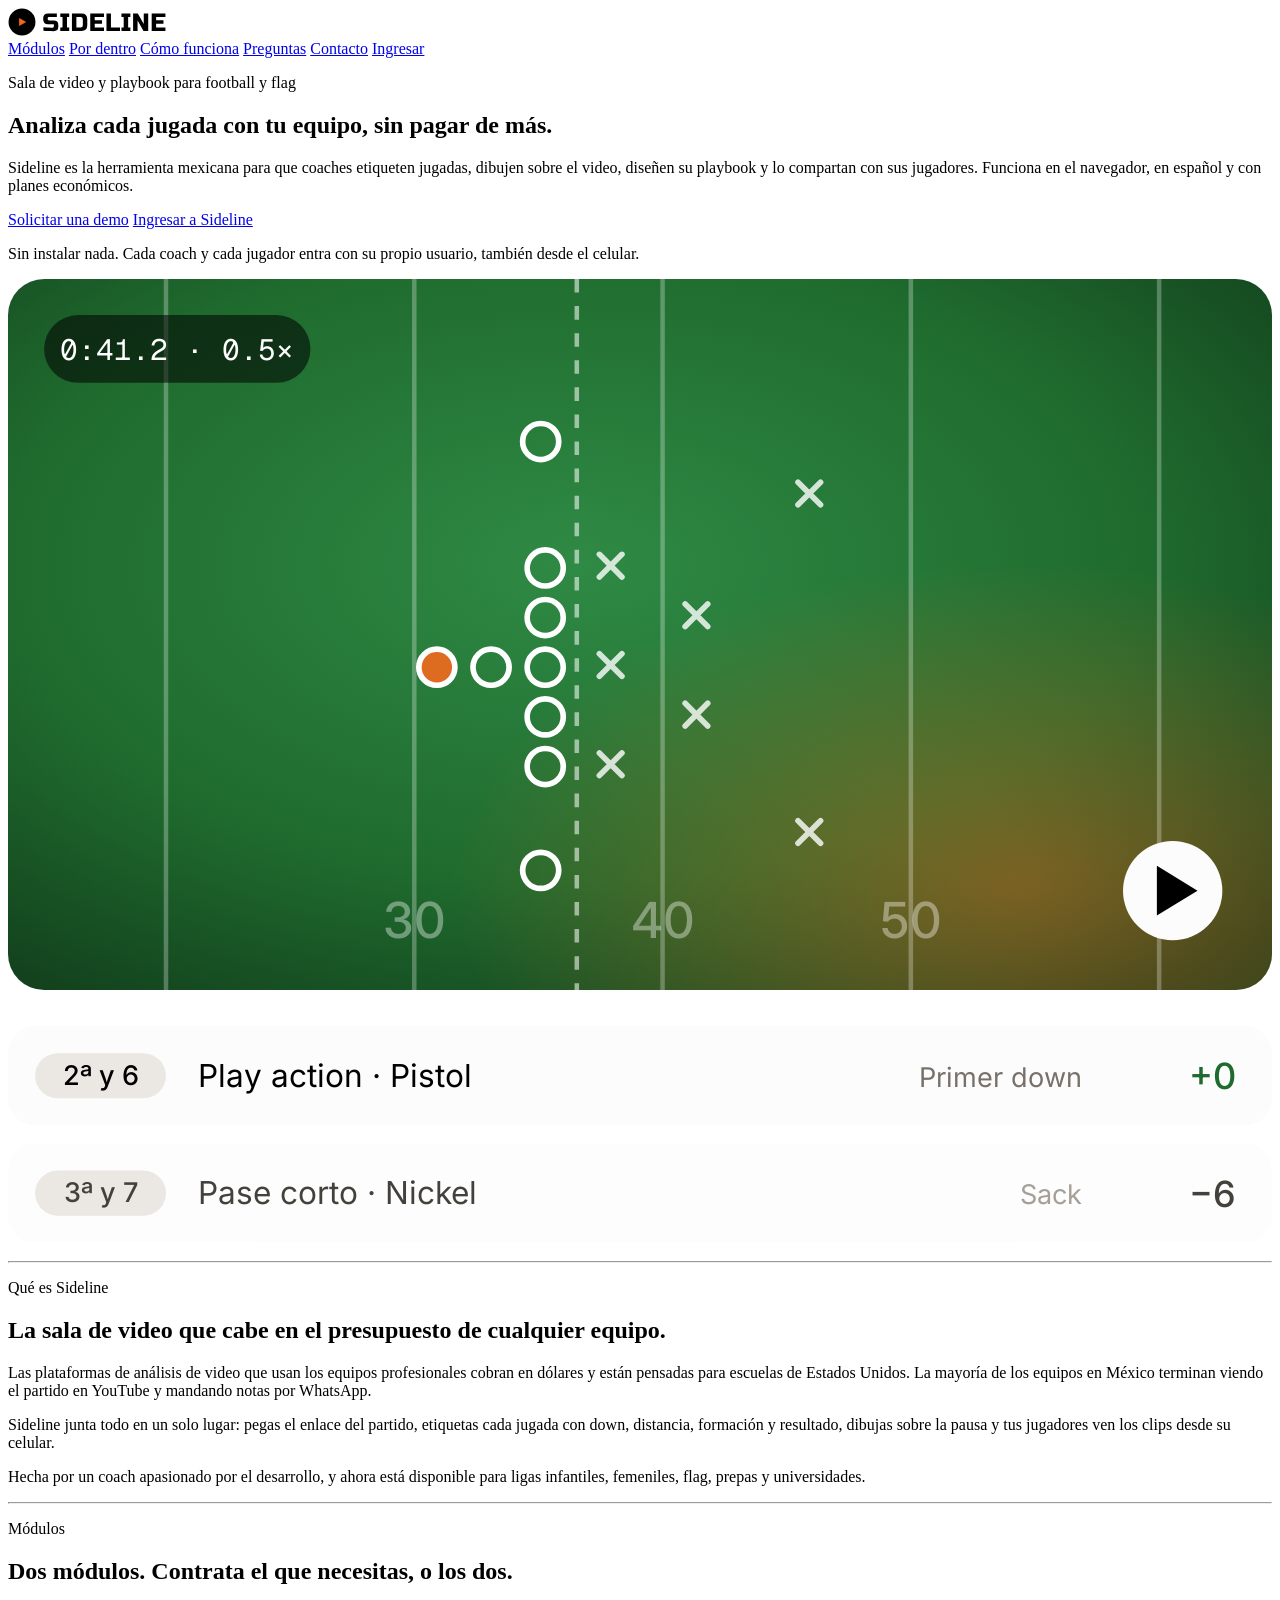
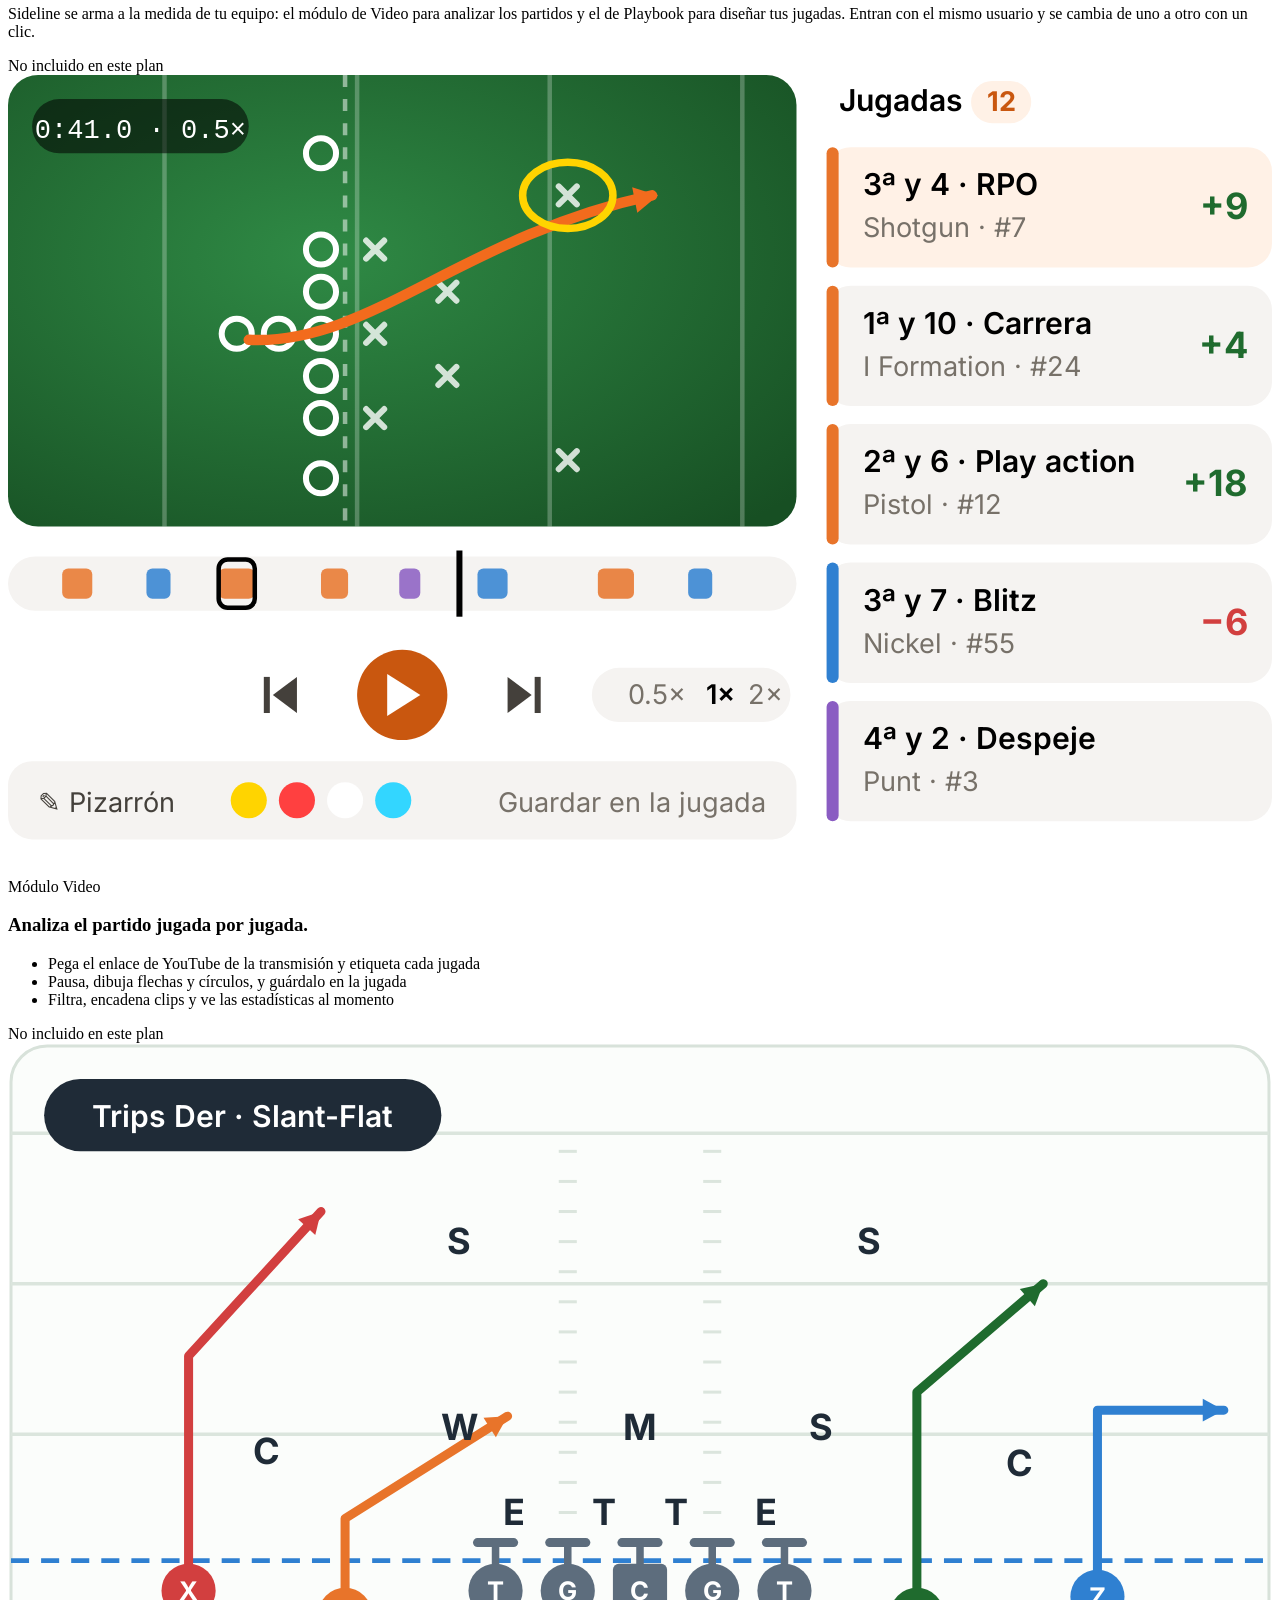
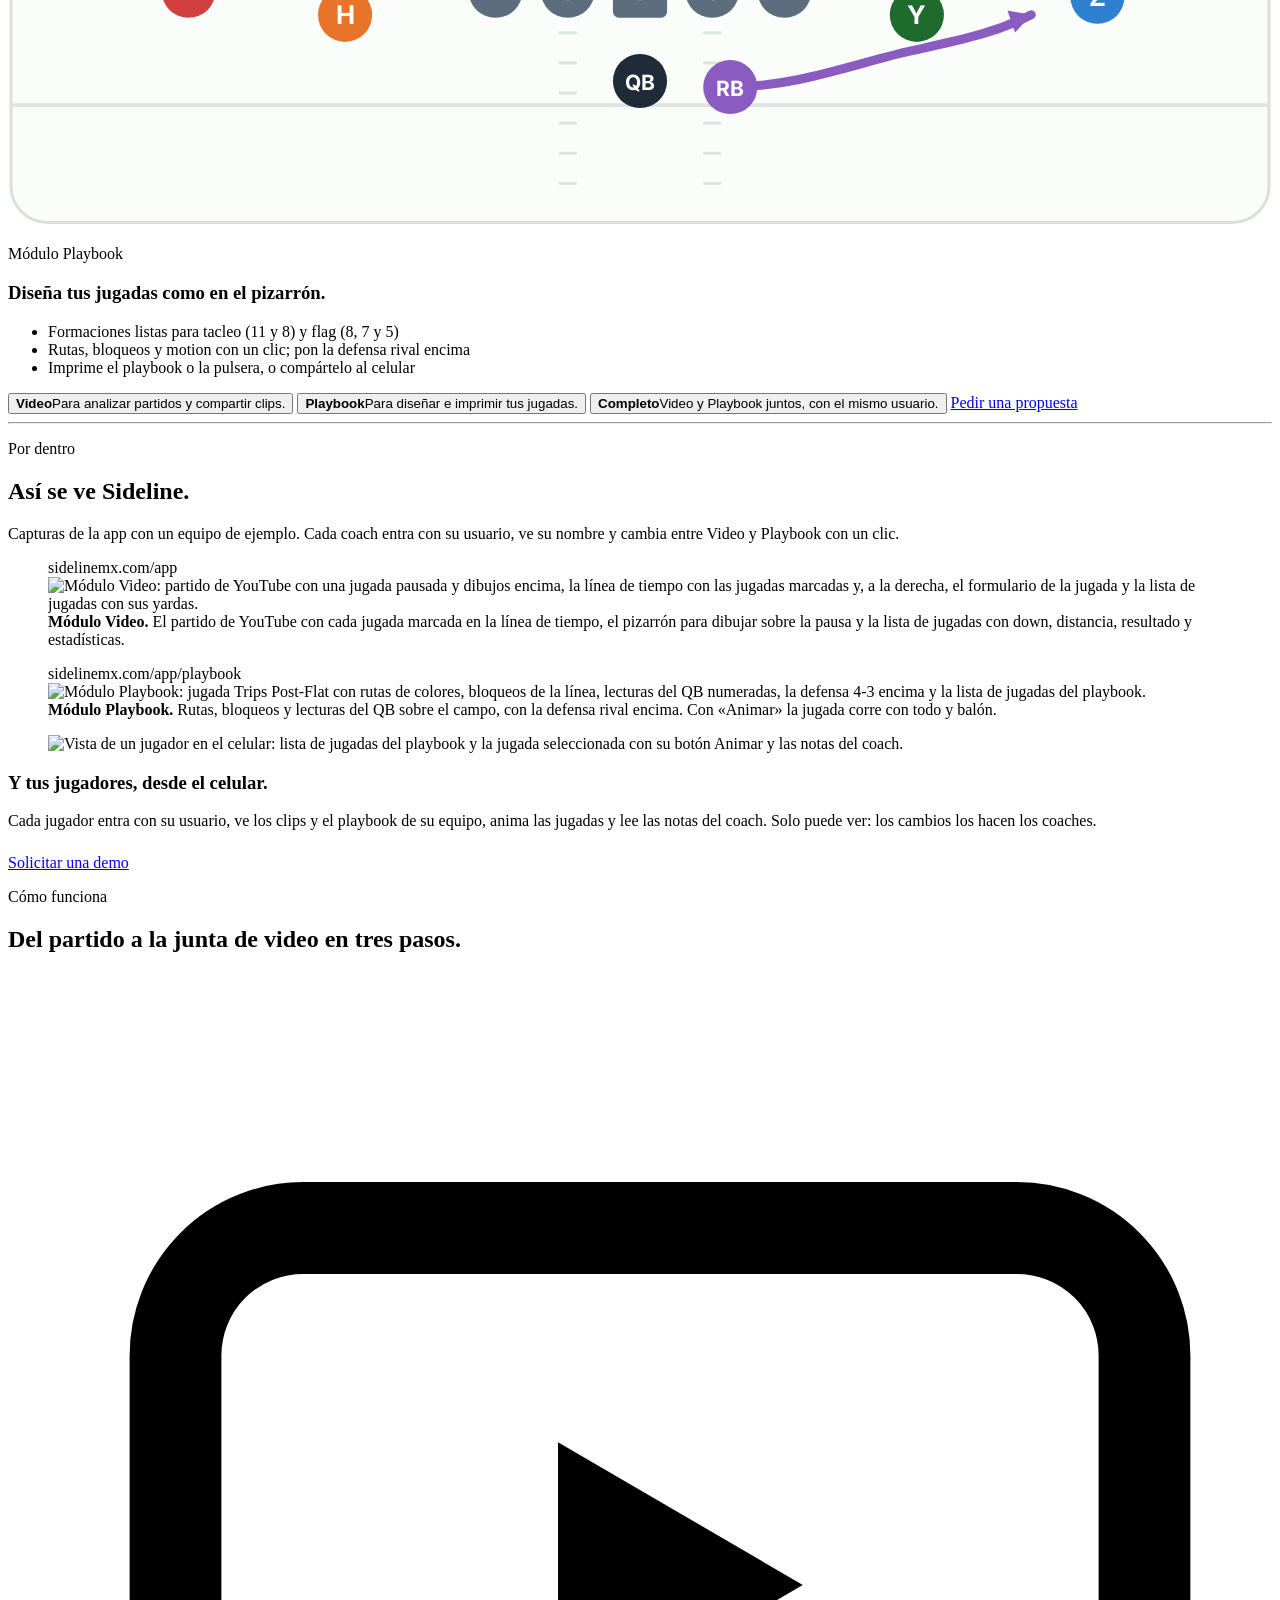
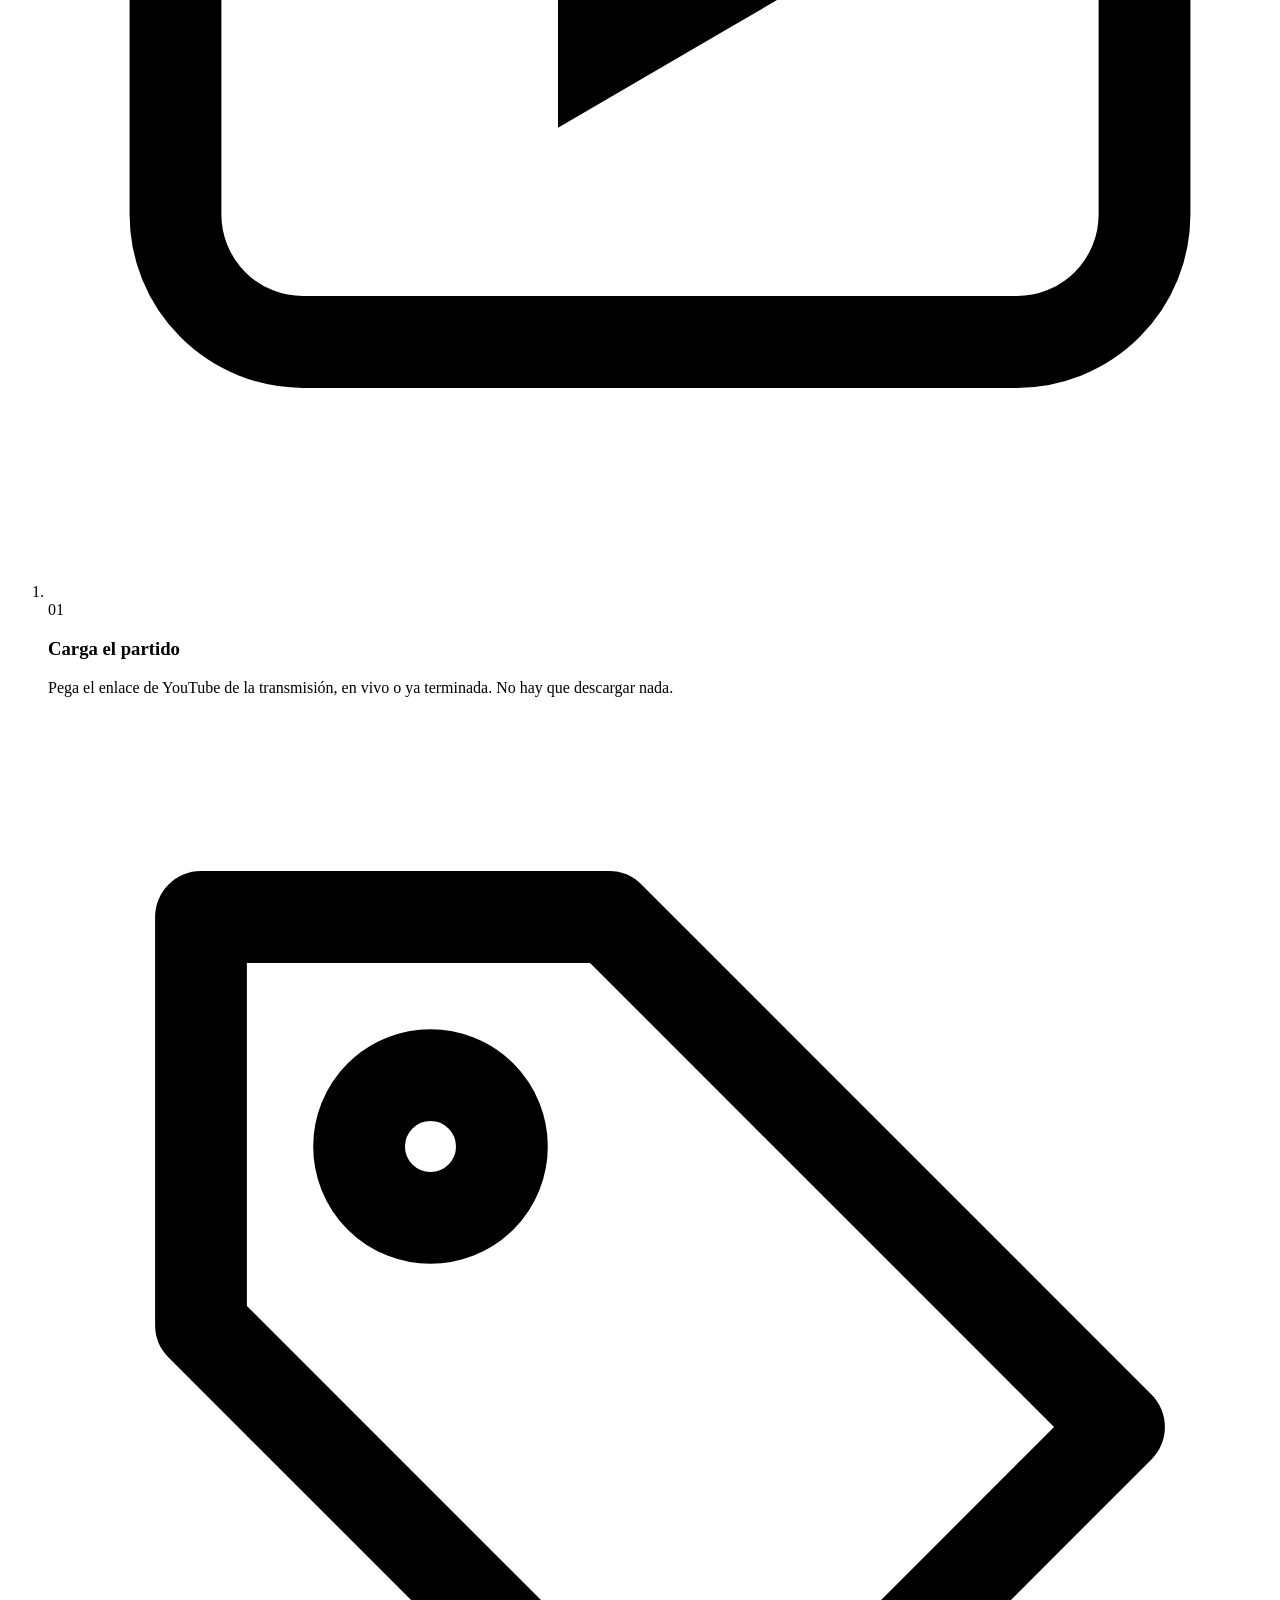
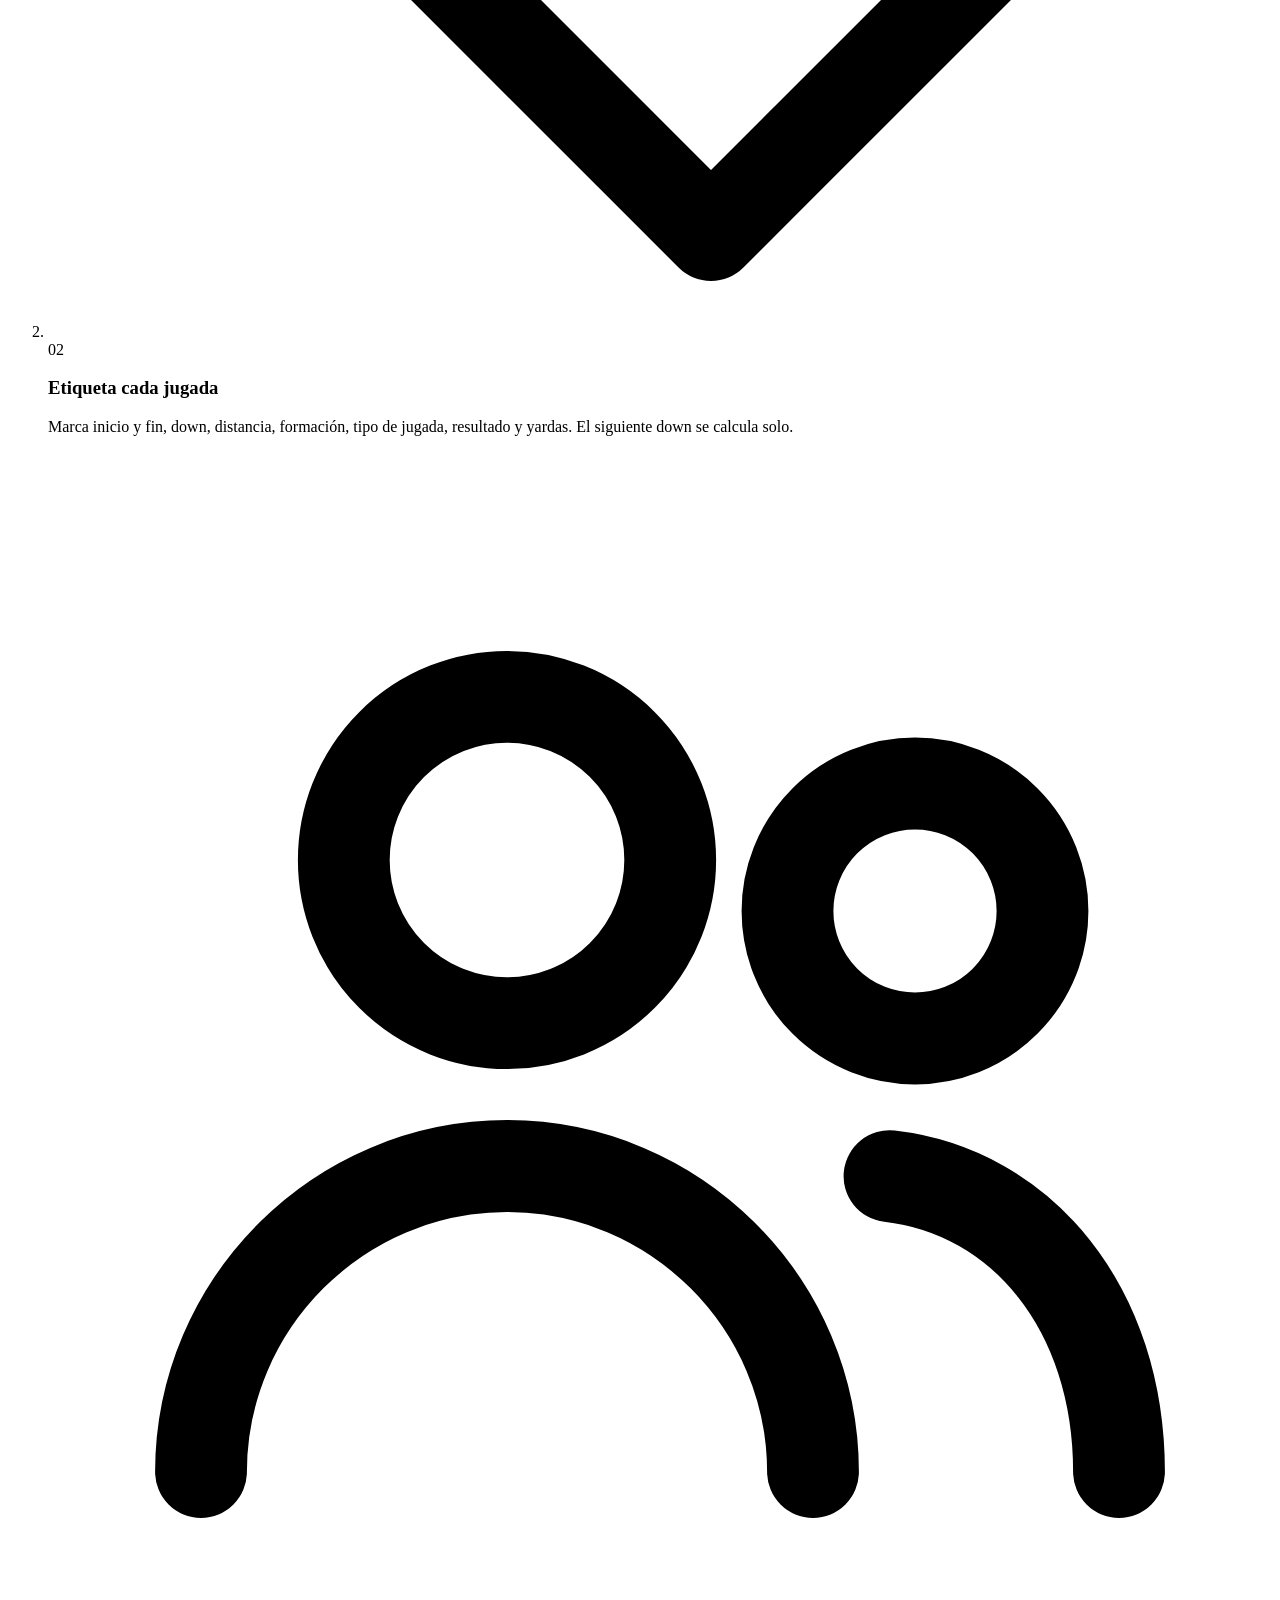
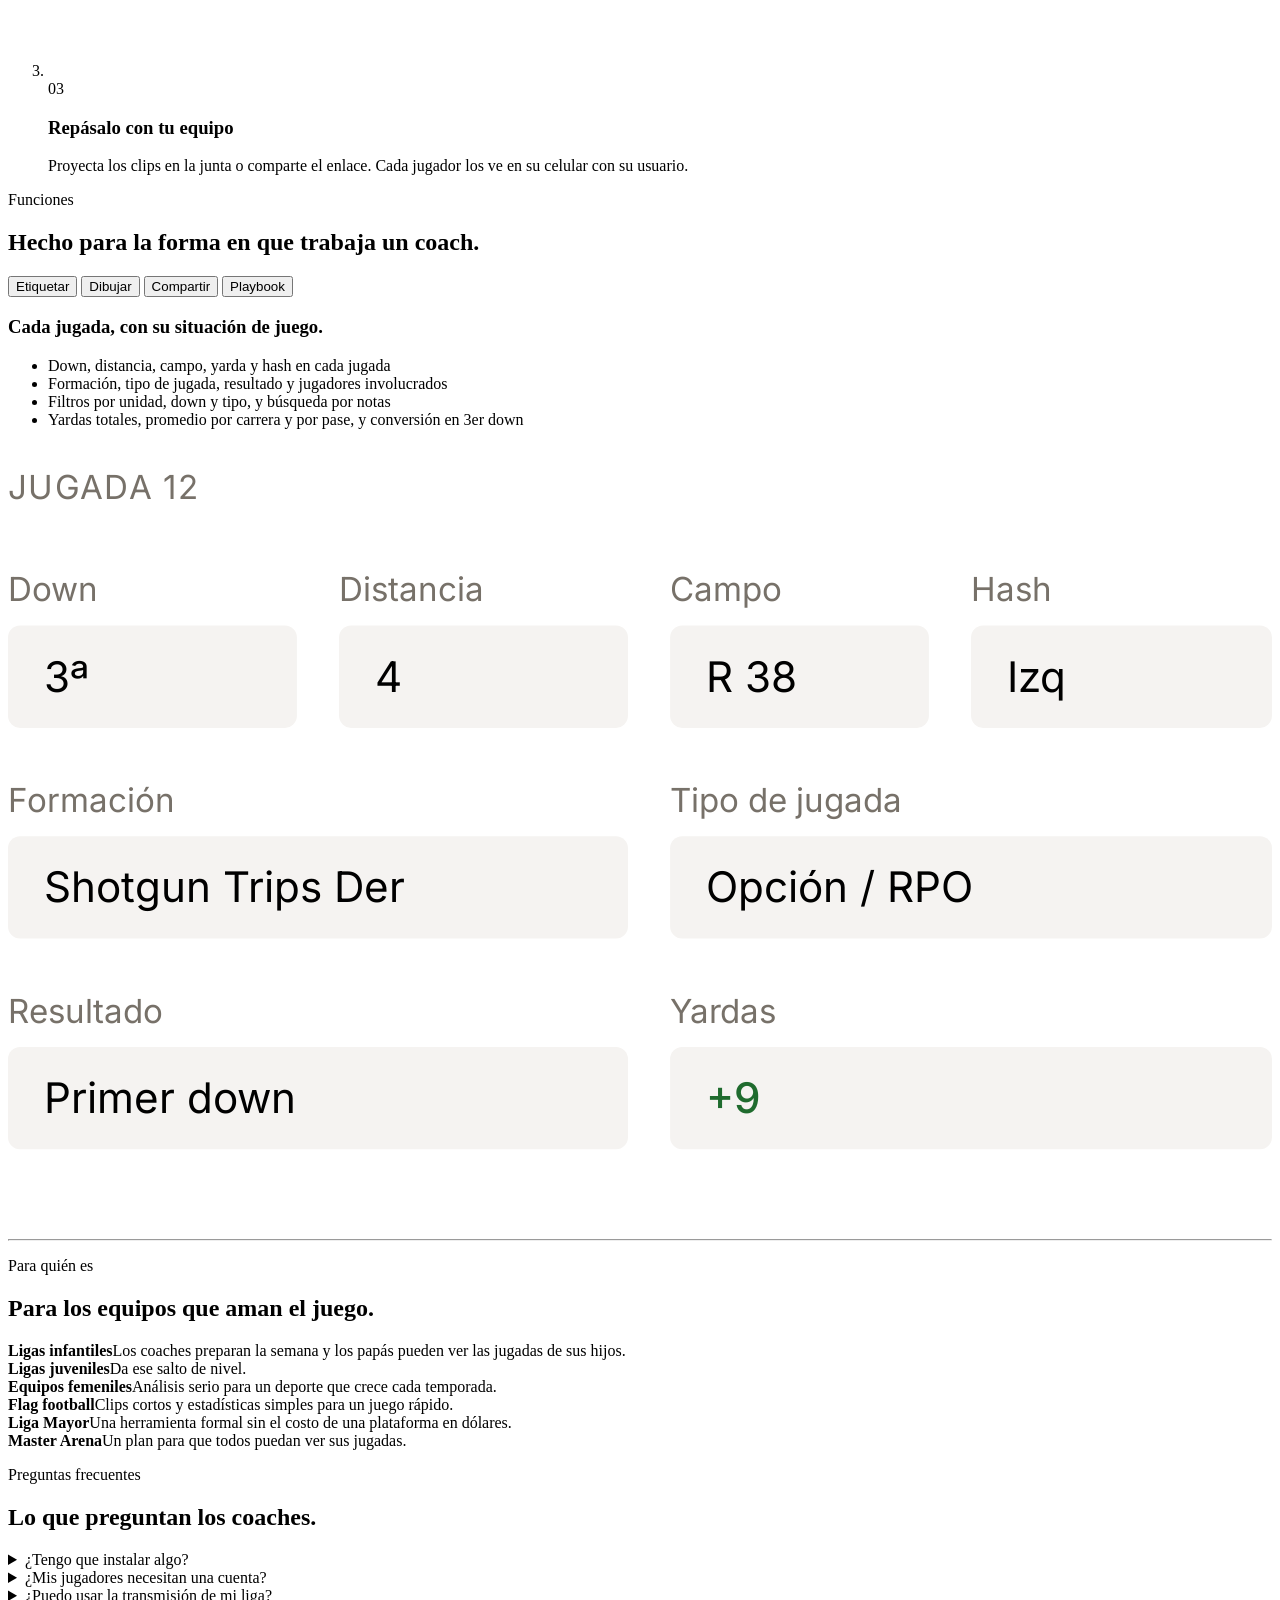
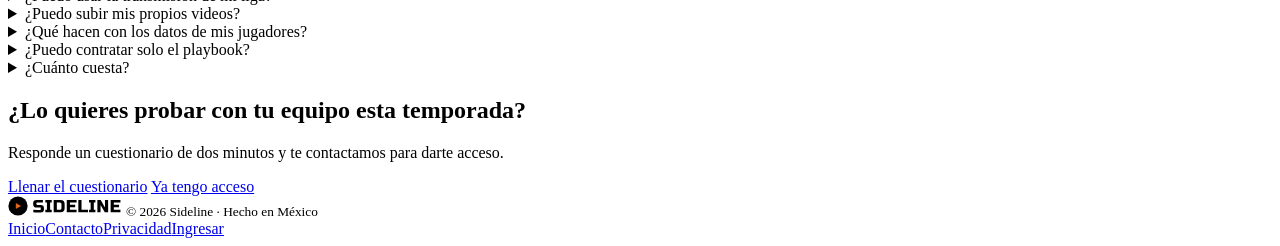
==== commit c967b493: "Portada: capturas de los módulos con un equipo de ejemplo Nueva sección «Por dentro» con capturas re" ====
--- a/public/index.html
+++ b/public/index.html
@@ -38,6 +38,7 @@
 <path d='M42.25 39.00 L65.65 52.00 L42.25 65.00 Z' fill='#F26B1D' stroke='#F26B1D' stroke-width='2.50' stroke-linejoin='round'/><g transform='translate(128 85)'><path d='M3.588 -13.34Q28.796 -11.959999999999999 37.72 -11.959999999999999Q39.836 -11.959999999999999 41.078 -13.201999999999998Q42.32 -14.443999999999999 42.32 -16.56V-24.84H21.16Q11.5 -24.84 7.13 -29.21Q2.76 -33.58 2.76 -43.24V-46.0Q2.76 -55.66 7.13 -60.03Q11.5 -64.4 21.16 -64.4H53.452V-51.519999999999996H24.84Q19.32 -51.519999999999996 19.32 -46.0V-44.16Q19.32 -38.64 24.84 -38.64H41.4Q50.416 -38.64 54.647999999999996 -34.408Q58.879999999999995 -30.176 58.879999999999995 -21.16V-16.56Q58.879999999999995 -7.544 54.647999999999996 -3.312Q50.416 0.9199999999999999 41.4 0.9199999999999999Q36.708 0.9199999999999999 31.464 0.736L23.0 0.368Q13.616 -0.092 3.588 -0.9199999999999999ZM99.36000000000001 0.0H66.24000000000001V-12.879999999999999H74.52000000000001V-51.519999999999996H66.24000000000001V-64.4H99.36000000000001V-51.519999999999996H91.08V-12.879999999999999H99.36000000000001ZM145.36 -64.4Q155.756 -64.4 161.138 -59.018Q166.52 -53.635999999999996 166.52 -43.24V-21.16Q166.52 -10.764 161.138 -5.382Q155.756 0.0 145.36 0.0H109.48V-64.4ZM149.96 -43.24Q149.96 -51.519999999999996 141.68 -51.519999999999996H126.04V-12.879999999999999H141.68Q149.96 -12.879999999999999 149.96 -21.16ZM228.62 0.0H177.56000000000003V-64.4H228.62V-51.519999999999996H194.12V-39.1H221.26000000000002V-26.22H194.12V-12.879999999999999H228.62ZM254.38 -12.879999999999999H287.96000000000004V0.0H237.82000000000002V-64.4H254.38ZM326.6 0.0H293.48V-12.879999999999999H301.76000000000005V-51.519999999999996H293.48V-64.4H326.6V-51.519999999999996H318.32000000000005V-12.879999999999999H326.6ZM392.84000000000003 0.0H375.36L353.28000000000003 -38.64V0.0H336.72V-64.4H354.20000000000005L376.28000000000003 -25.759999999999998V-64.4H392.84000000000003ZM456.78000000000003 0.0H405.72V-64.4H456.78000000000003V-51.519999999999996H422.28000000000003V-39.1H449.4200000000001V-26.22H422.28000000000003V-12.879999999999999H456.78000000000003Z' fill='#000000'/></g></svg></a>
     <div class="links">
       <a class="btn btn-ghost hide-sm" href="#modulos">Módulos</a>
+      <a class="btn btn-ghost hide-sm" href="#por-dentro">Por dentro</a>
       <a class="btn btn-ghost hide-sm" href="#como-funciona">Cómo funciona</a>
       <a class="btn btn-ghost hide-sm" href="#preguntas">Preguntas</a>
       <a class="btn btn-ghost" href="/contacto">Contacto</a>
@@ -195,6 +196,44 @@
     </div>
   </section>
 
+  <hr class="rule">
+
+  <section id="por-dentro">
+    <div class="wrap">
+      <p class="eyebrow">Por dentro</p>
+      <h2 class="h1">Así se ve Sideline.</h2>
+      <p class="lead" style="margin-top:20px">Capturas de la app con un equipo de ejemplo. Cada coach entra con su usuario, ve su nombre y cambia entre Video y Playbook con un clic.</p>
+
+      <figure class="shot">
+        <div class="browser" aria-hidden="true"><i></i><i></i><i></i><span>sidelinemx.com/app</span></div>
+        <img src="/assets/img/app-video.webp" width="1800" height="1200" loading="lazy" decoding="async"
+             alt="Módulo Video: partido de YouTube con una jugada pausada y dibujos encima, la línea de tiempo con las jugadas marcadas y, a la derecha, el formulario de la jugada y la lista de jugadas con sus yardas.">
+        <figcaption><b>Módulo Video.</b> El partido de YouTube con cada jugada marcada en la línea de tiempo, el pizarrón para dibujar sobre la pausa y la lista de jugadas con down, distancia, resultado y estadísticas.</figcaption>
+      </figure>
+
+      <figure class="shot">
+        <div class="browser" aria-hidden="true"><i></i><i></i><i></i><span>sidelinemx.com/app/playbook</span></div>
+        <img src="/assets/img/app-playbook.webp" width="1800" height="1075" loading="lazy" decoding="async"
+             alt="Módulo Playbook: jugada Trips Post-Flat con rutas de colores, bloqueos de la línea, lecturas del QB numeradas, la defensa 4-3 encima y la lista de jugadas del playbook.">
+        <figcaption><b>Módulo Playbook.</b> Rutas, bloqueos y lecturas del QB sobre el campo, con la defensa rival encima. Con «Animar» la jugada corre con todo y balón.</figcaption>
+      </figure>
+
+      <div class="shot-phone">
+        <figure class="shot phone">
+          <img src="/assets/img/app-celular.webp" width="780" height="1688" loading="lazy" decoding="async"
+               alt="Vista de un jugador en el celular: lista de jugadas del playbook y la jugada seleccionada con su botón Animar y las notas del coach.">
+        </figure>
+        <div>
+          <h3 class="h2">Y tus jugadores, desde el celular.</h3>
+          <p class="muted">Cada jugador entra con su usuario, ve los clips y el playbook de su equipo, anima las jugadas y lee las notas del coach. Solo puede ver: los cambios los hacen los coaches.</p>
+          <div class="actions" style="display:flex;flex-wrap:wrap;gap:8px;margin-top:24px">
+            <a class="btn btn-fill btn-lg" href="/contacto">Solicitar una demo</a>
+          </div>
+        </div>
+      </div>
+    </div>
+  </section>
+
   <section id="como-funciona" class="band">
     <div class="wrap">
       <p class="eyebrow">Cómo funciona</p>
@@ -338,7 +377,7 @@
         <details><summary>¿Tengo que instalar algo?</summary><p>No. Sideline funciona en el navegador de la computadora, la tablet o el celular.</p></details>
         <details><summary>¿Mis jugadores necesitan una cuenta?</summary><p>Sí, cada jugador tiene su usuario y contraseña, y solo ve las jugadas de su equipo. Tú los das de alta desde la app, en «Equipo y jugadores», y les mandas sus datos por WhatsApp.</p></details>
         <details><summary>¿Puedo usar la transmisión de mi liga?</summary><p>Sí, si está en YouTube y el canal permite ver sus videos fuera de YouTube. Sideline usa el reproductor oficial y no descarga el video.</p></details>
-        <details><summary>¿Puedo subir mis propios videos?</summary><p>Todavía no; es la siguiente función en camino. Si grabas tus partidos, cuéntanoslo en el cuestionario para avisarte primero.</p></details>
+        <details><summary>¿Puedo subir mis propios videos?</summary><p>Sí, depende del plan puedes usar las transmision en youtube o directamente de tus videos con horas de video</p></details>
         <details><summary>¿Qué hacen con los datos de mis jugadores?</summary><p>Solo los usamos para que tu equipo funcione en Sideline: no los vendemos ni los compartimos con otros equipos. Si hay menores de edad, solo se registra su nombre y usuario, con permiso de sus papás. Los detalles están en el <a href="/privacidad">aviso de privacidad</a>.</p></details>
         <details><summary>¿Puedo contratar solo el playbook?</summary><p>Sí. Sideline tiene dos módulos, Video y Playbook, y puedes contratar uno o los dos. Si después quieres agregar el otro, se activa en la misma cuenta de tu equipo, sin perder nada de lo que ya tienes.</p></details>
         <details><summary>¿Cuánto cuesta?</summary><p>Hay planes por temporada para todo tipo de equipo y para ligas completas. Llena el cuestionario y te mandamos una propuesta según tu equipo.</p></details>
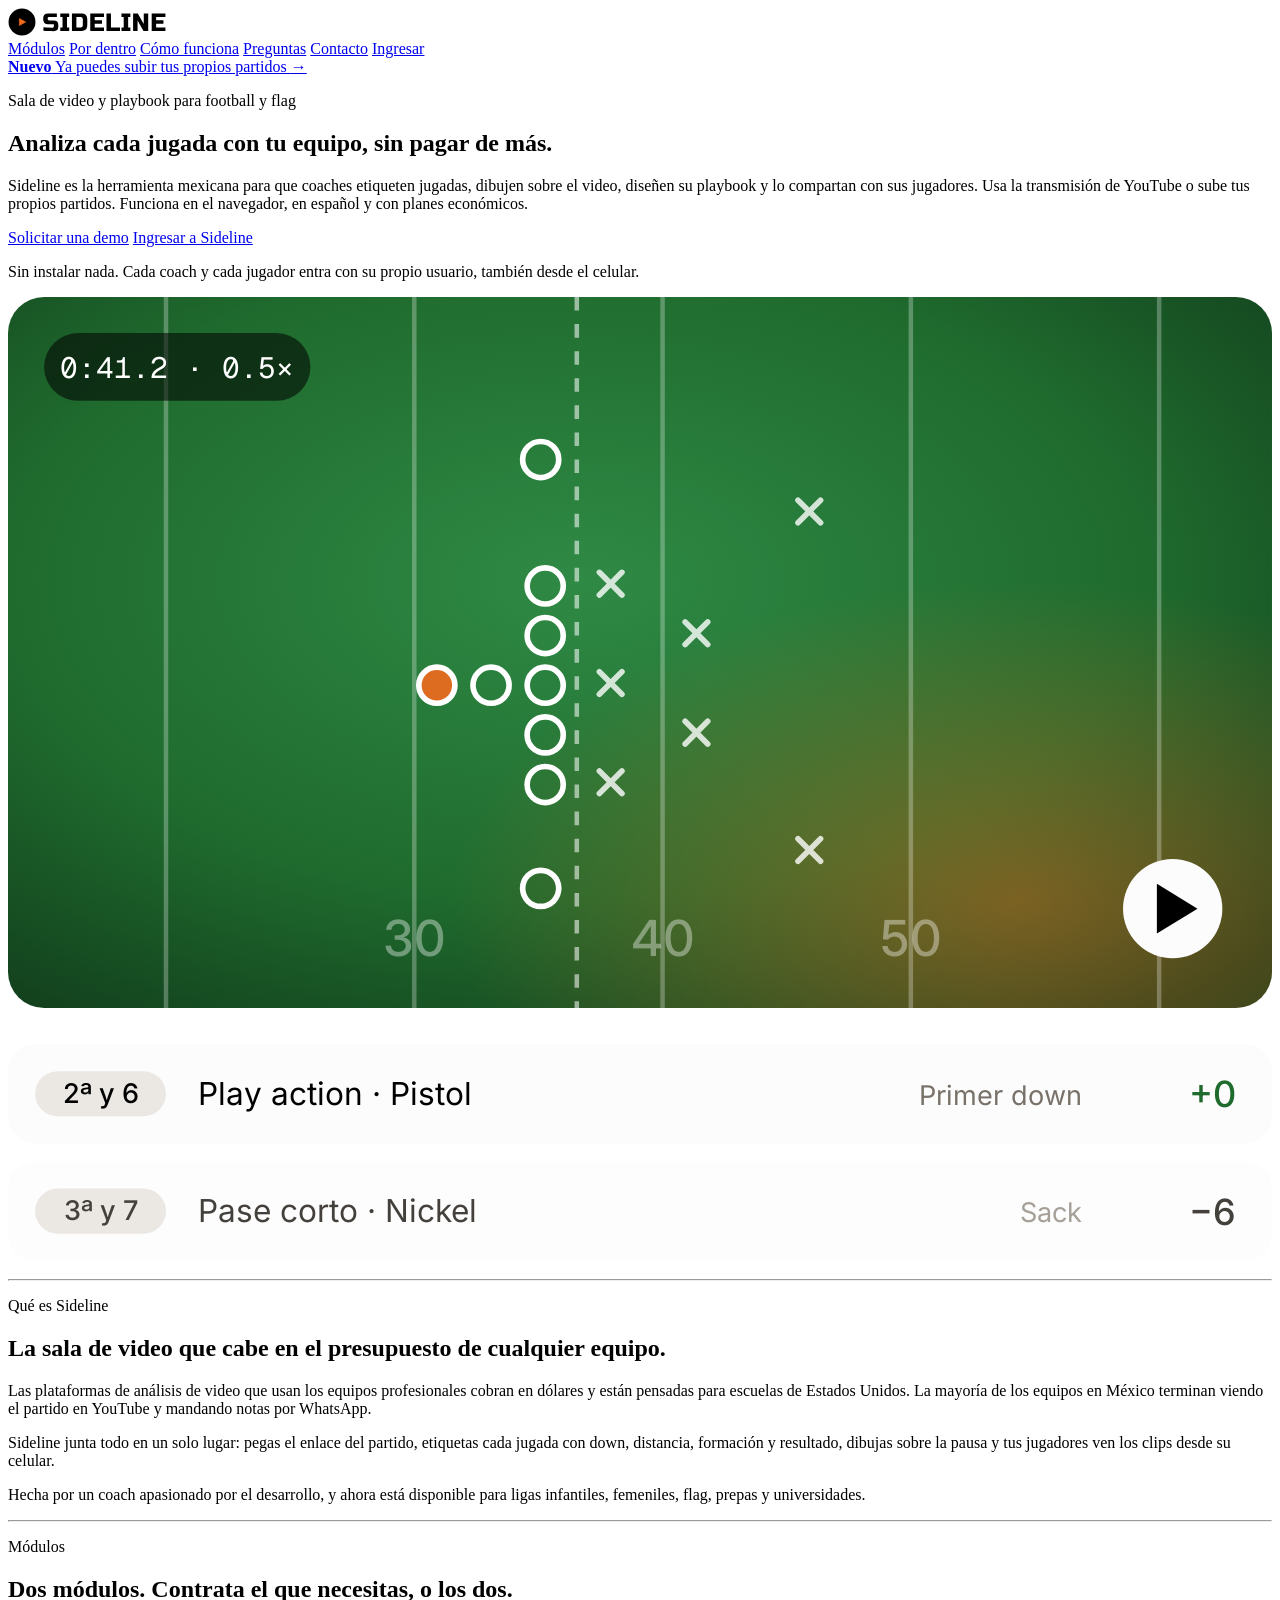
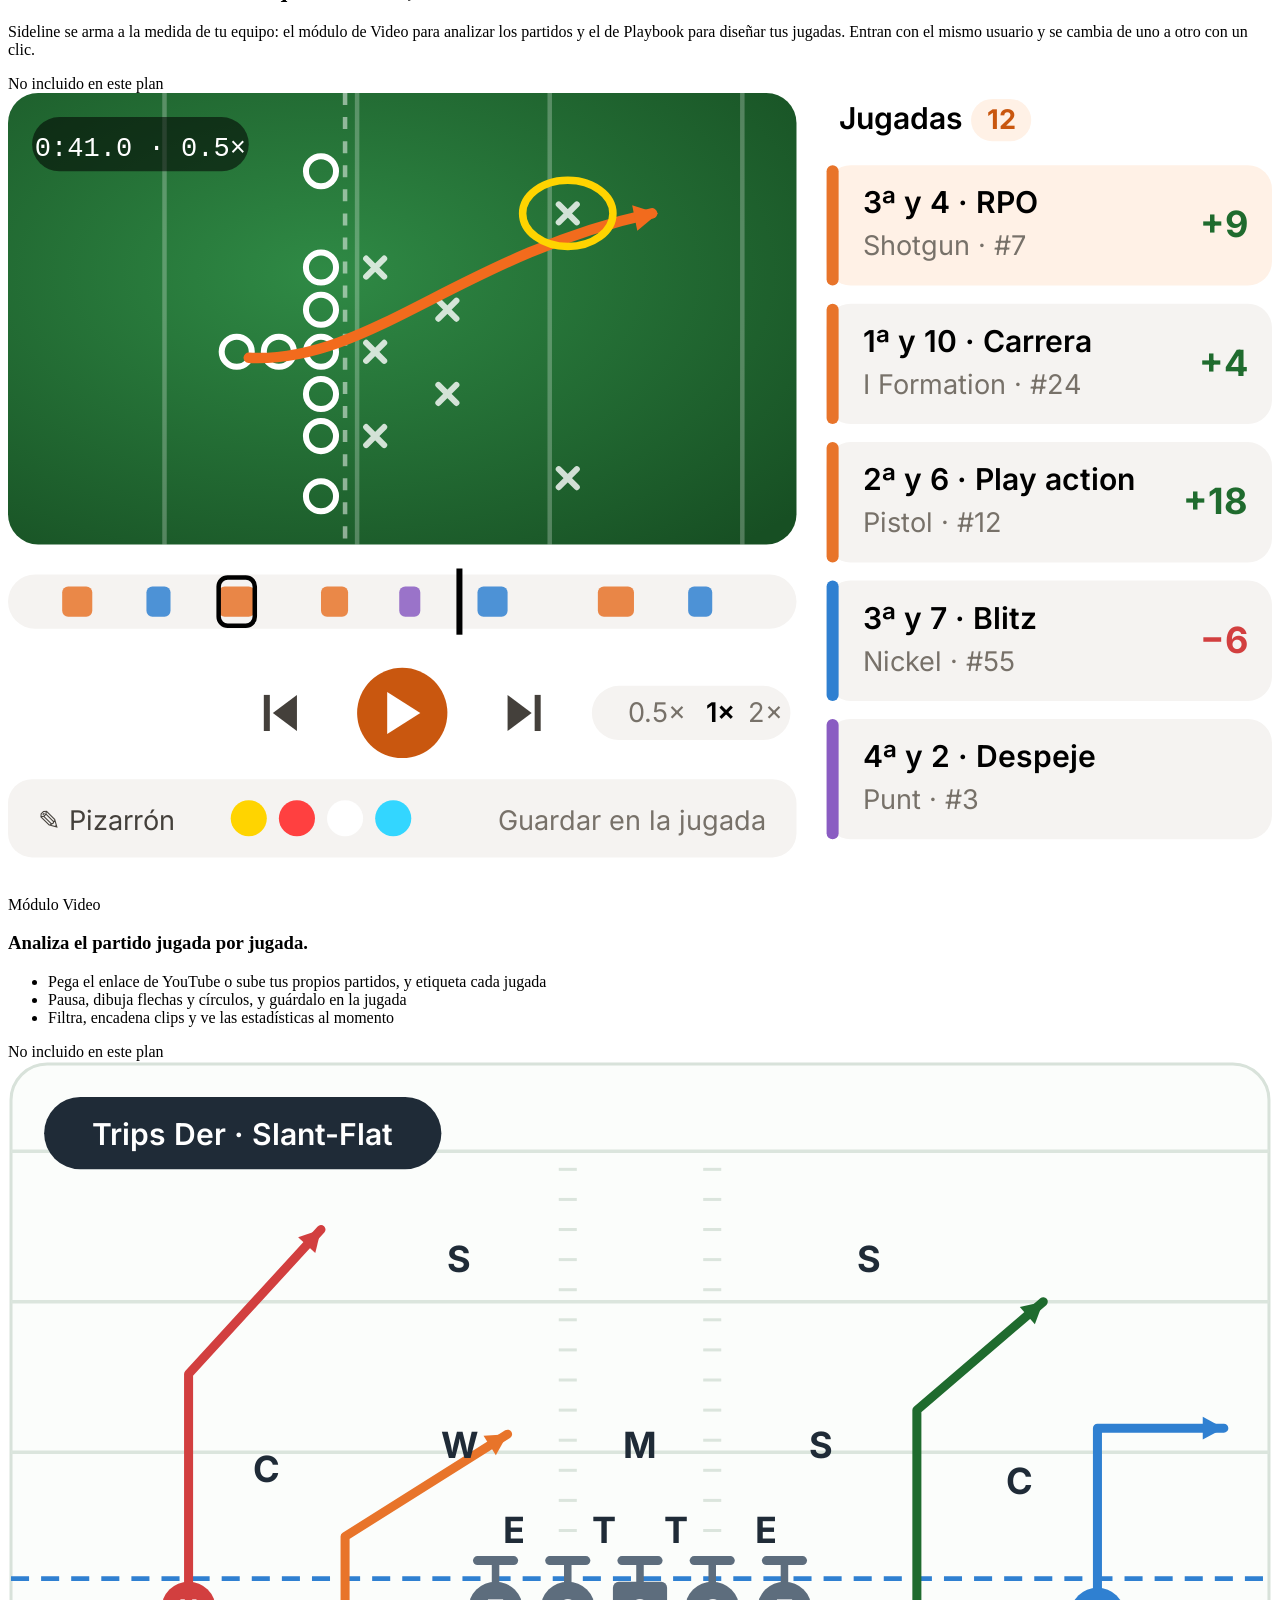
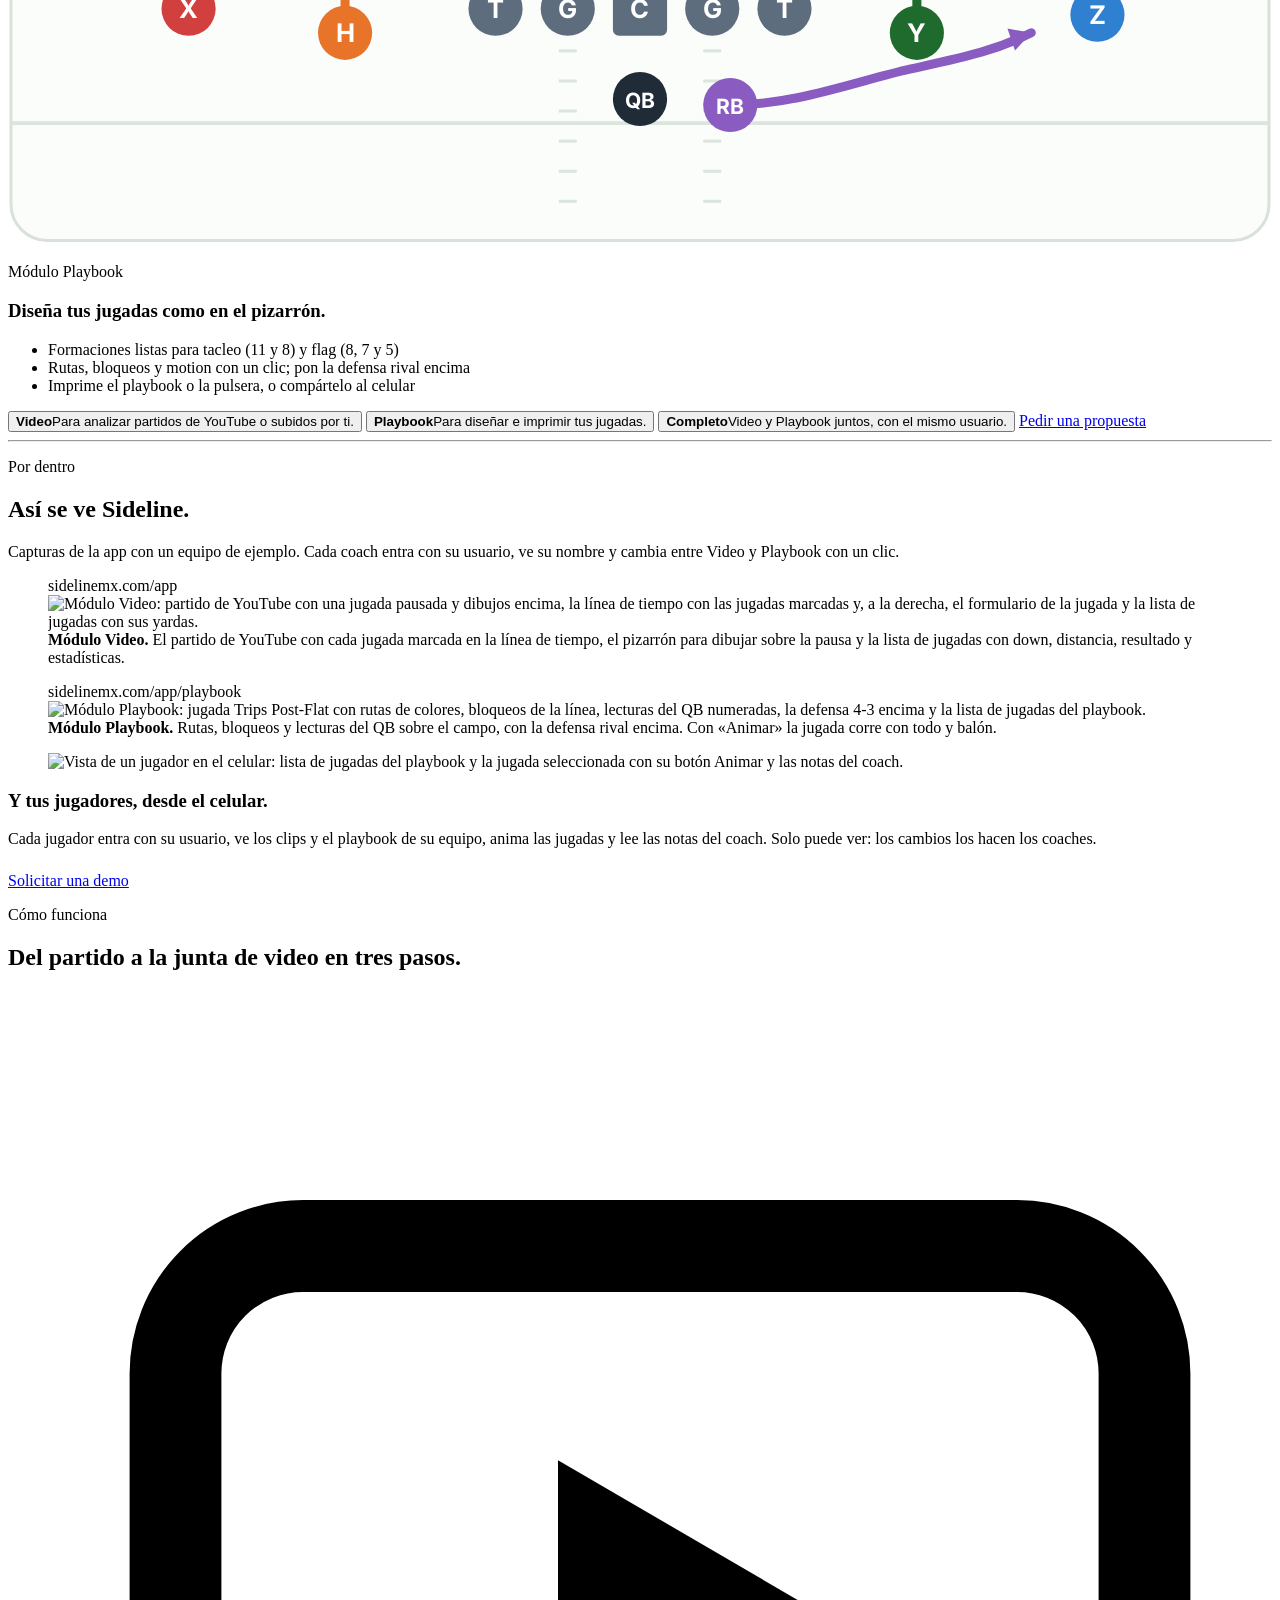
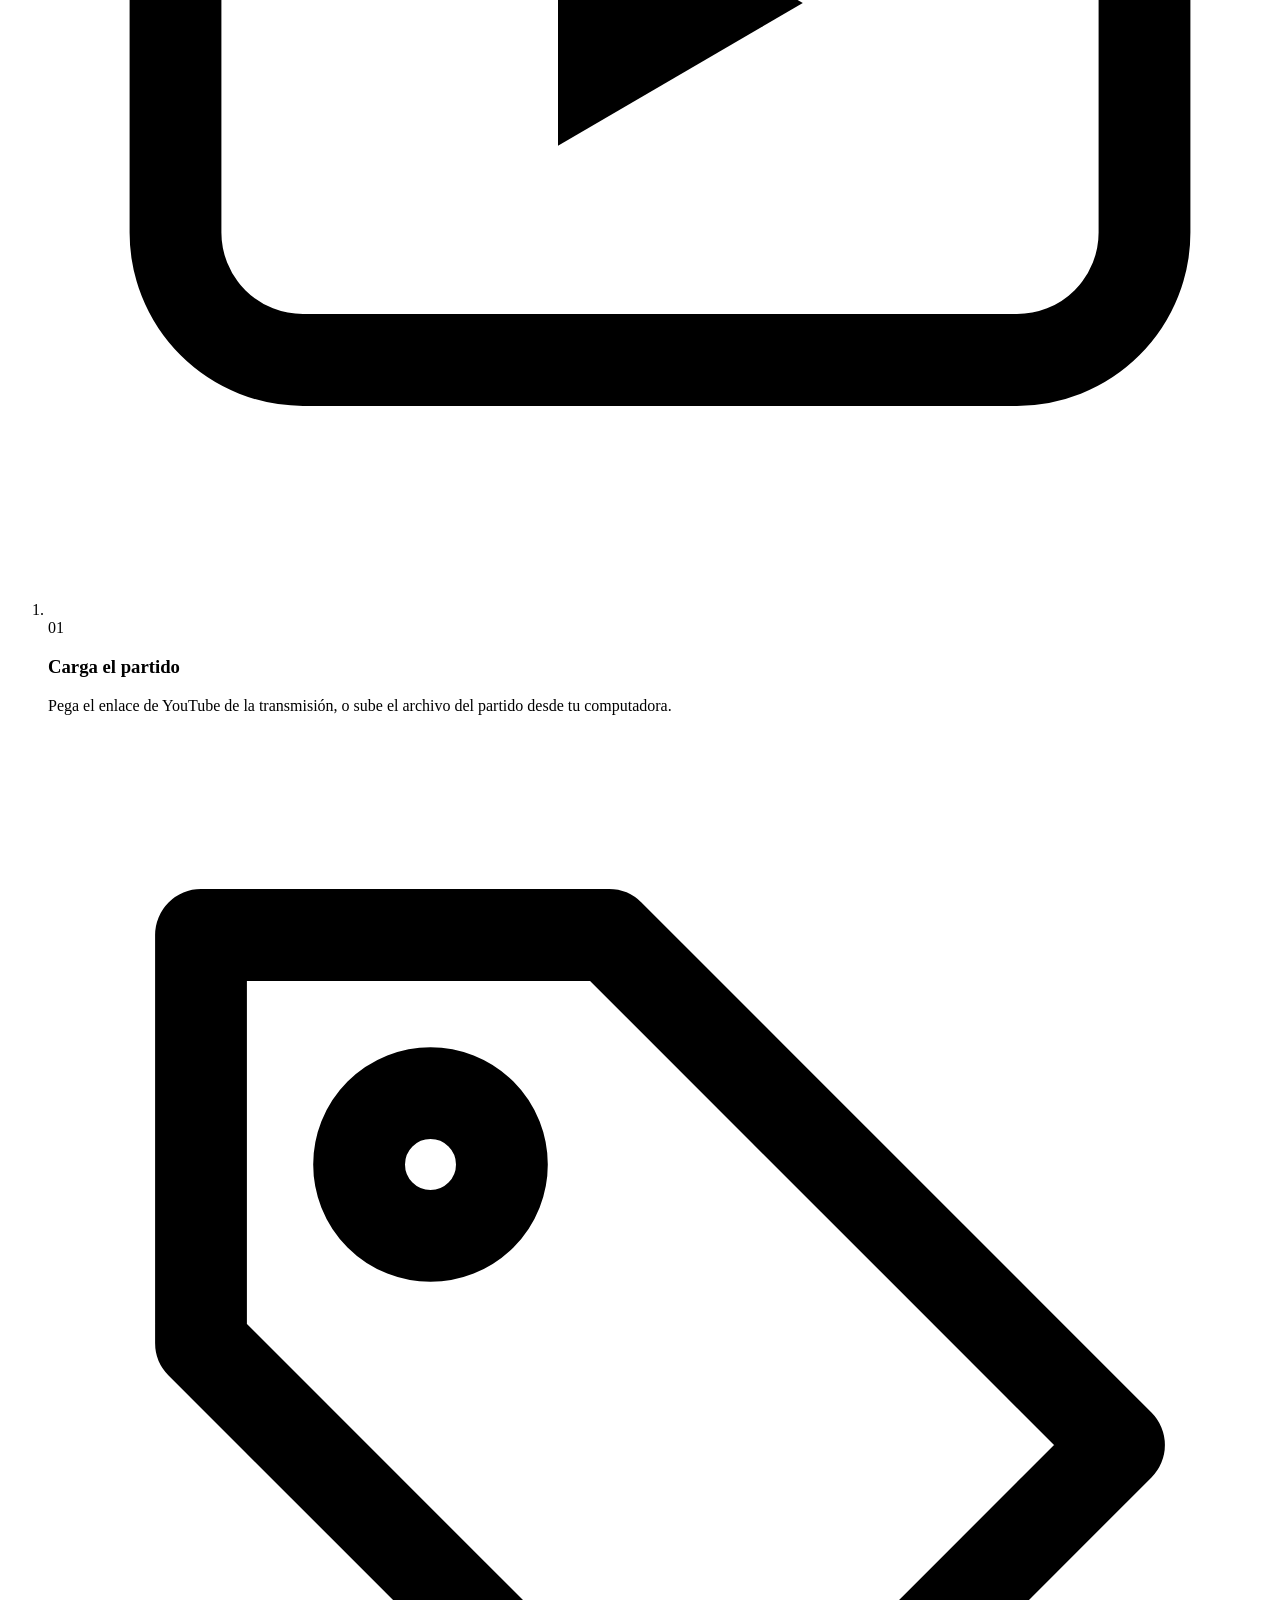
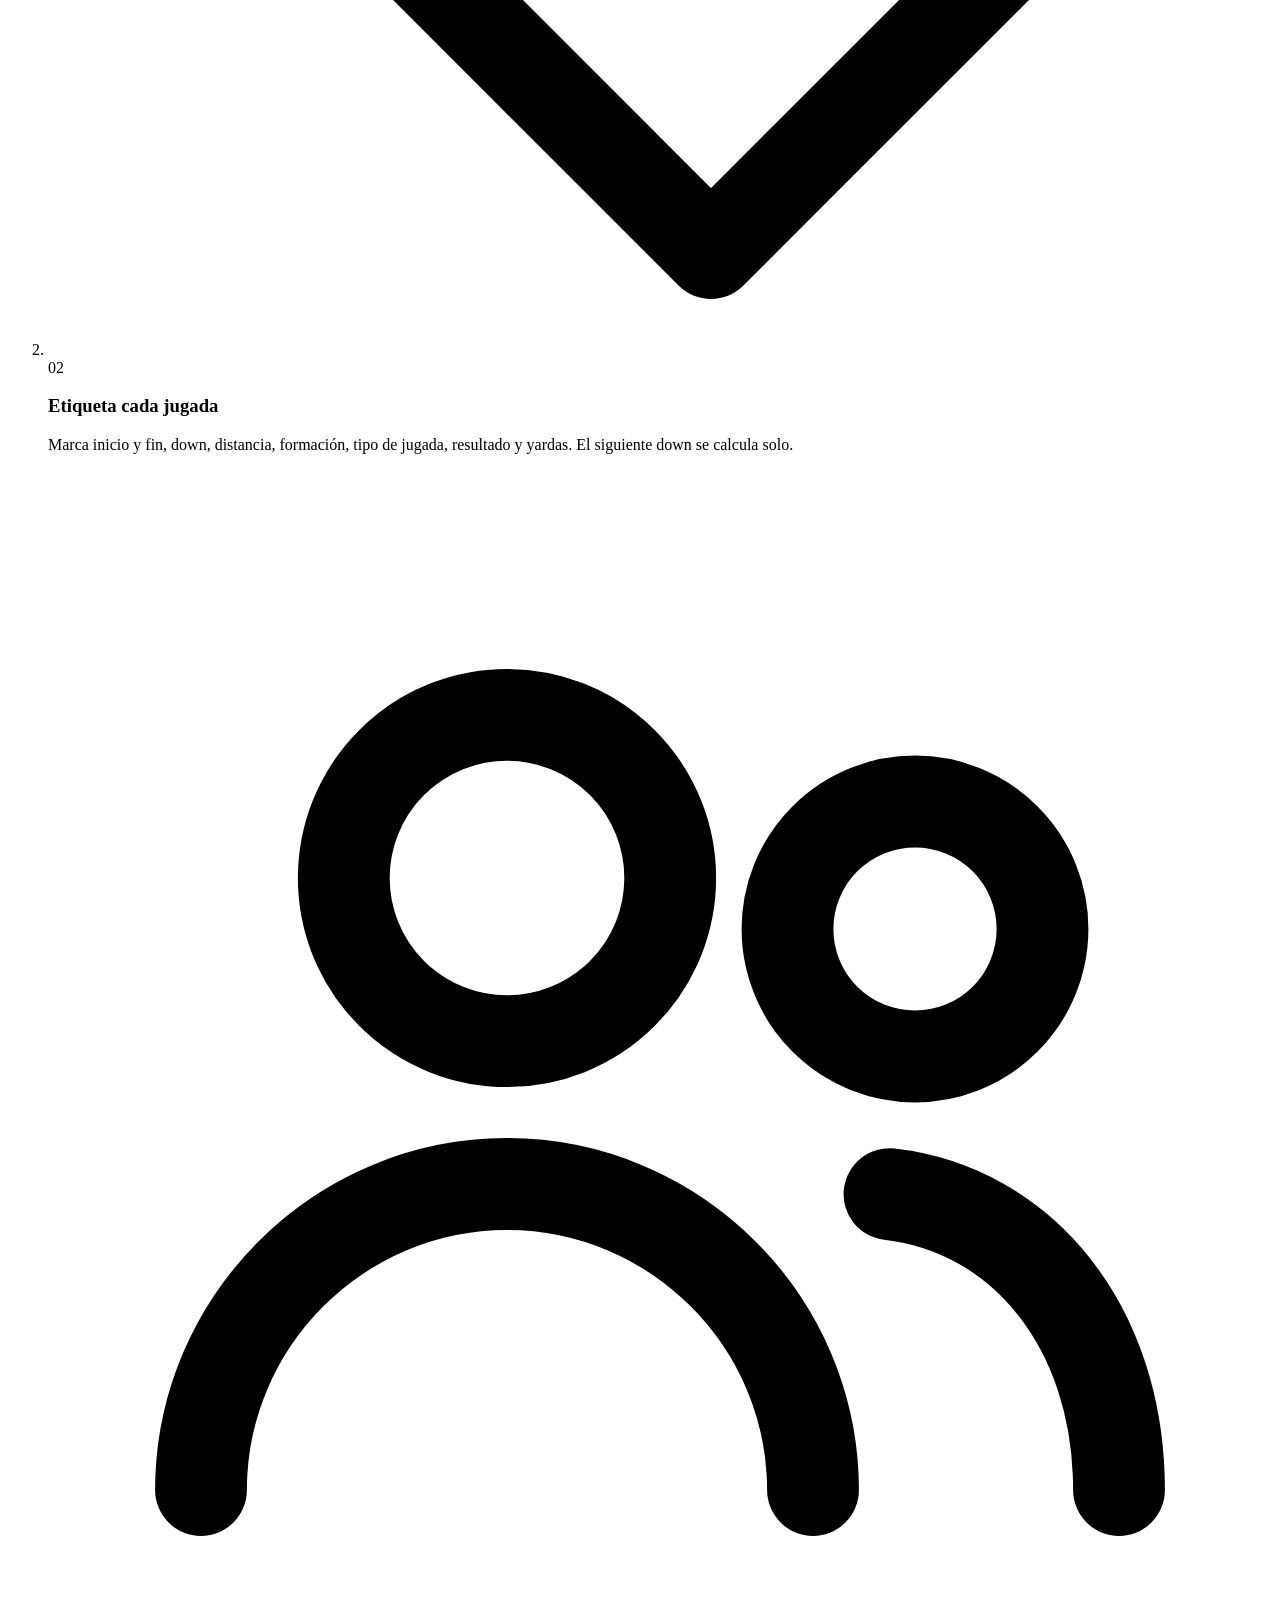
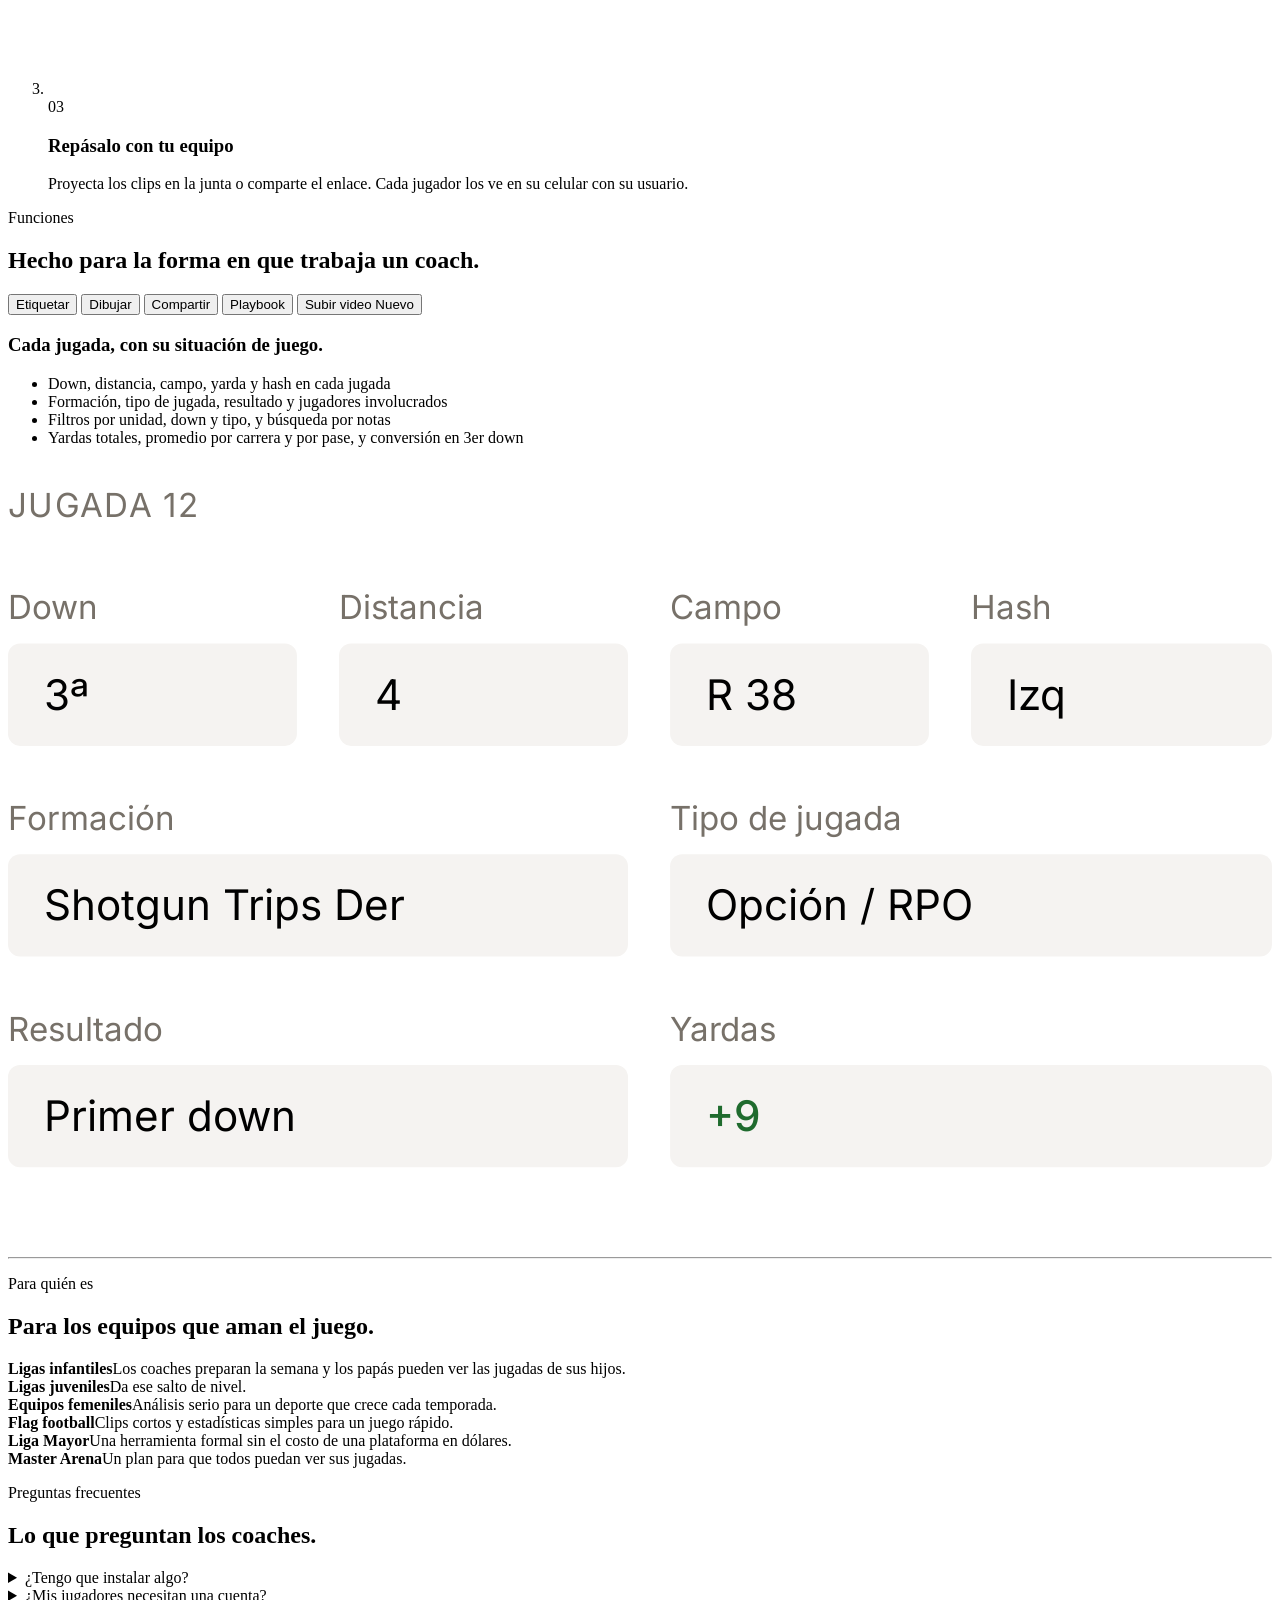
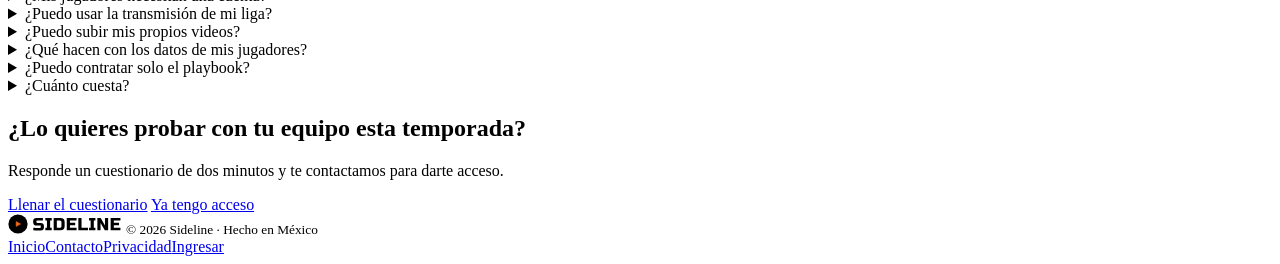
==== commit a76e816a: "Portada: anunciar que ya se pueden subir partidos propios - Aviso «Nuevo · Ya puedes subir tus propi" ====
--- a/public/index.html
+++ b/public/index.html
@@ -51,9 +51,10 @@
   <section class="hero">
     <div class="wrap hero-grid">
       <div>
+        <a class="newpill" href="#subir-video" id="newPill"><b>Nuevo</b> Ya puedes subir tus propios partidos <span aria-hidden="true">→</span></a>
         <p class="eyebrow">Sala de video y playbook para football y flag</p>
         <h1 class="display">Analiza cada jugada con tu equipo, sin pagar de más.</h1>
-        <p class="lead">Sideline es la herramienta mexicana para que coaches etiqueten jugadas, dibujen sobre el video, diseñen su playbook y lo compartan con sus jugadores. Funciona en el navegador, en español y con planes económicos.</p>
+        <p class="lead">Sideline es la herramienta mexicana para que coaches etiqueten jugadas, dibujen sobre el video, diseñen su playbook y lo compartan con sus jugadores. Usa la transmisión de YouTube o sube tus propios partidos. Funciona en el navegador, en español y con planes económicos.</p>
         <div class="actions">
           <a class="btn btn-fill btn-lg" href="/contacto">Solicitar una demo</a>
           <a class="btn btn-line btn-lg" href="/app/">Ingresar a Sideline</a>
@@ -167,7 +168,7 @@
             <p class="tagline"><span class="dot" style="background:#f26b1d"></span>Módulo Video</p>
             <h3 class="h3">Analiza el partido jugada por jugada.</h3>
             <ul>
-              <li>Pega el enlace de YouTube de la transmisión y etiqueta cada jugada</li>
+              <li>Pega el enlace de YouTube o sube tus propios partidos, y etiqueta cada jugada</li>
               <li>Pausa, dibuja flechas y círculos, y guárdalo en la jugada</li>
               <li>Filtra, encadena clips y ve las estadísticas al momento</li>
             </ul>
@@ -188,7 +189,7 @@
         </article>
       </div>
       <div class="plans" role="group" aria-label="Elige un plan para ver qué incluye">
-        <button type="button" class="plan" data-plan="video" aria-pressed="false"><b>Video</b><span>Para analizar partidos y compartir clips.</span></button>
+        <button type="button" class="plan" data-plan="video" aria-pressed="false"><b>Video</b><span>Para analizar partidos de YouTube o subidos por ti.</span></button>
         <button type="button" class="plan" data-plan="playbook" aria-pressed="false"><b>Playbook</b><span>Para diseñar e imprimir tus jugadas.</span></button>
         <button type="button" class="plan" data-plan="full" aria-pressed="true"><b>Completo</b><span>Video y Playbook juntos, con el mismo usuario.</span></button>
         <a class="btn btn-fill btn-lg" href="/contacto">Pedir una propuesta</a>
@@ -239,7 +240,7 @@
       <p class="eyebrow">Cómo funciona</p>
       <h2 class="h1">Del partido a la junta de video en tres pasos.</h2>
       <ol class="steps">
-        <li><svg class="ic" viewBox="0 0 24 24" fill="none" stroke="currentColor" stroke-width="1.8" stroke-linecap="round" stroke-linejoin="round" aria-hidden="true"><rect x="2.5" y="5" width="19" height="14" rx="2.5"/><path d="M10 9.2v5.6l4.8-2.8z" fill="currentColor" stroke="none"/></svg><span class="n">01</span><h3 class="h3">Carga el partido</h3><p>Pega el enlace de YouTube de la transmisión, en vivo o ya terminada. No hay que descargar nada.</p></li>
+        <li><svg class="ic" viewBox="0 0 24 24" fill="none" stroke="currentColor" stroke-width="1.8" stroke-linecap="round" stroke-linejoin="round" aria-hidden="true"><rect x="2.5" y="5" width="19" height="14" rx="2.5"/><path d="M10 9.2v5.6l4.8-2.8z" fill="currentColor" stroke="none"/></svg><span class="n">01</span><h3 class="h3">Carga el partido</h3><p>Pega el enlace de YouTube de la transmisión, o sube el archivo del partido desde tu computadora.</p></li>
         <li><svg class="ic" viewBox="0 0 24 24" fill="none" stroke="currentColor" stroke-width="1.8" stroke-linecap="round" stroke-linejoin="round" aria-hidden="true"><path d="M3 12V4h8l10 10-8 8z"/><circle cx="7.5" cy="8.5" r="1.4"/></svg><span class="n">02</span><h3 class="h3">Etiqueta cada jugada</h3><p>Marca inicio y fin, down, distancia, formación, tipo de jugada, resultado y yardas. El siguiente down se calcula solo.</p></li>
         <li><svg class="ic" viewBox="0 0 24 24" fill="none" stroke="currentColor" stroke-width="1.8" stroke-linecap="round" stroke-linejoin="round" aria-hidden="true"><circle cx="9" cy="8" r="3.2"/><path d="M3 20c0-3.3 2.7-6 6-6s6 2.7 6 6"/><circle cx="17" cy="9" r="2.5"/><path d="M16.5 14.2c2.6.3 4.5 2.6 4.5 5.8"/></svg><span class="n">03</span><h3 class="h3">Repásalo con tu equipo</h3><p>Proyecta los clips en la junta o comparte el enlace. Cada jugador los ve en su celular con su usuario.</p></li>
       </ol>
@@ -256,6 +257,7 @@
         <button class="tab" role="tab" id="t-dibujar" aria-controls="p-dibujar" aria-selected="false" tabindex="-1"><span class="dot"></span>Dibujar</button>
         <button class="tab" role="tab" id="t-compartir" aria-controls="p-compartir" aria-selected="false" tabindex="-1"><span class="dot"></span>Compartir</button>
         <button class="tab" role="tab" id="t-playbook" aria-controls="p-playbook" aria-selected="false" tabindex="-1"><span class="dot"></span>Playbook</button>
+        <button class="tab" role="tab" id="t-subir" aria-controls="p-subir" aria-selected="false" tabindex="-1"><span class="dot"></span>Subir video <span class="tabnew">Nuevo</span></button>
       </div>
 
       <div class="panel" role="tabpanel" id="p-etiquetar" aria-labelledby="t-etiquetar">
@@ -335,6 +337,39 @@
           </svg>
         </div>
       </div>
+      <div class="panel" role="tabpanel" id="p-subir" aria-labelledby="t-subir" hidden>
+        <div>
+          <h3 class="h2">Sube tus propios partidos.</h3>
+          <ul>
+            <li>Sube el video de tu cámara, de tu celular o el que descargas de Hudl (MP4 o MOV)</li>
+            <li>Archivos grandes sin problema: se suben por partes y, si se corta el internet, sigue donde iba</li>
+            <li>Privados: solo los ve tu equipo, con su usuario</li>
+            <li>Se etiquetan y se dibujan igual que los partidos de YouTube</li>
+            <li>Incluye horas de video según tu plan, y puedes agregar más</li>
+          </ul>
+        </div>
+        <div class="art" aria-hidden="true">
+          <svg viewBox="0 0 420 260" font-family="Inter, system-ui, sans-serif">
+            <rect x="20" y="10" width="380" height="240" rx="14" fill="#fff" stroke="#d8d3cc"/>
+            <text x="40" y="42" font-size="14" font-weight="700" fill="#000">Videos del equipo</text>
+            <text x="40" y="66" font-size="10" fill="#777169">12.5 de 35 horas usadas · te quedan 22 h 30 min</text>
+            <rect x="40" y="74" width="340" height="8" rx="4" fill="#f5f3f1"/><rect x="40" y="74" width="121" height="8" rx="4" fill="#e8742a"/>
+            <rect x="40" y="96" width="340" height="52" rx="10" fill="#fff1e6"/>
+            <path d="M62 128v-14m-6 6l6-6 6 6" fill="none" stroke="#c9570f" stroke-width="2.2" stroke-linecap="round" stroke-linejoin="round"/><path d="M54 132h16" stroke="#c9570f" stroke-width="2.2" stroke-linecap="round"/>
+            <text x="82" y="116" font-size="11" font-weight="600" fill="#000">Jornada 5 vs Halcones.mp4</text>
+            <rect x="82" y="124" width="282" height="6" rx="3" fill="#fff"/><rect class="upbar" x="82" y="124" width="190" height="6" rx="3" fill="#e8742a"/>
+            <text x="82" y="142" font-size="9" fill="#777169">2.41 de 3.60 GB · 67% · faltan ~6 min</text>
+            <g font-size="11">
+              <rect x="40" y="158" width="340" height="38" rx="10" fill="#f5f3f1"/>
+              <text x="54" y="181" font-weight="600" fill="#000">Jornada 4 vs Lobos</text><text x="200" y="181" fill="#777169">1 h 58 min</text>
+              <rect x="300" y="168" width="66" height="18" rx="9" fill="#e9f5ec"/><text x="333" y="181" text-anchor="middle" font-size="10" font-weight="700" fill="#1f6b2e">Listo</text>
+              <rect x="40" y="202" width="340" height="38" rx="10" fill="#f5f3f1"/>
+              <text x="54" y="225" font-weight="600" fill="#000">Scrimmage pretemporada</text><text x="200" y="225" fill="#777169">2 h 11 min</text>
+              <rect x="300" y="212" width="66" height="18" rx="9" fill="#e9f5ec"/><text x="333" y="225" text-anchor="middle" font-size="10" font-weight="700" fill="#1f6b2e">Listo</text>
+            </g>
+          </svg>
+        </div>
+      </div>
       <div class="panel" role="tabpanel" id="p-playbook" aria-labelledby="t-playbook" hidden>
         <div>
           <h3 class="h2">Tu playbook, impreso o en el celular.</h3>
@@ -377,7 +412,7 @@
         <details><summary>¿Tengo que instalar algo?</summary><p>No. Sideline funciona en el navegador de la computadora, la tablet o el celular.</p></details>
         <details><summary>¿Mis jugadores necesitan una cuenta?</summary><p>Sí, cada jugador tiene su usuario y contraseña, y solo ve las jugadas de su equipo. Tú los das de alta desde la app, en «Equipo y jugadores», y les mandas sus datos por WhatsApp.</p></details>
         <details><summary>¿Puedo usar la transmisión de mi liga?</summary><p>Sí, si está en YouTube y el canal permite ver sus videos fuera de YouTube. Sideline usa el reproductor oficial y no descarga el video.</p></details>
-        <details><summary>¿Puedo subir mis propios videos?</summary><p>Sí, depende del plan puedes usar las transmision en youtube o directamente de tus videos con horas de video</p></details>
+        <details id="faq-subir"><summary>¿Puedo subir mis propios videos?</summary><p>Sí. Además de usar partidos de YouTube, puedes subir tus propios videos desde la computadora: los de tu cámara, tu celular o los que descargas de Hudl (MP4 o MOV). Tu plan incluye horas de video propio y puedes agregar más cuando las necesites. Los videos son privados para tu equipo y cada uno puede durar hasta 6 horas.</p></details>
         <details><summary>¿Qué hacen con los datos de mis jugadores?</summary><p>Solo los usamos para que tu equipo funcione en Sideline: no los vendemos ni los compartimos con otros equipos. Si hay menores de edad, solo se registra su nombre y usuario, con permiso de sus papás. Los detalles están en el <a href="/privacidad">aviso de privacidad</a>.</p></details>
         <details><summary>¿Puedo contratar solo el playbook?</summary><p>Sí. Sideline tiene dos módulos, Video y Playbook, y puedes contratar uno o los dos. Si después quieres agregar el otro, se activa en la misma cuenta de tu equipo, sin perder nada de lo que ya tienes.</p></details>
         <details><summary>¿Cuánto cuesta?</summary><p>Hay planes por temporada para todo tipo de equipo y para ligas completas. Llena el cuestionario y te mandamos una propuesta según tu equipo.</p></details>
@@ -488,6 +523,10 @@
       document.getElementById(x.getAttribute('aria-controls')).hidden = !on;
     });
   }
+  // el aviso «Nuevo» del inicio lleva directo a la pestaña de subir video
+  function showUpload() { const t = document.getElementById('t-subir'); pick(t); document.getElementById('funciones').scrollIntoView({ behavior: 'smooth' }); }
+  document.getElementById('newPill').addEventListener('click', e => { e.preventDefault(); showUpload(); history.replaceState(null, '', '#subir-video'); });
+  if (location.hash === '#subir-video') showUpload();
   tabs.forEach((t, i) => {
     t.addEventListener('click', () => pick(t));
     t.addEventListener('keydown', e => {
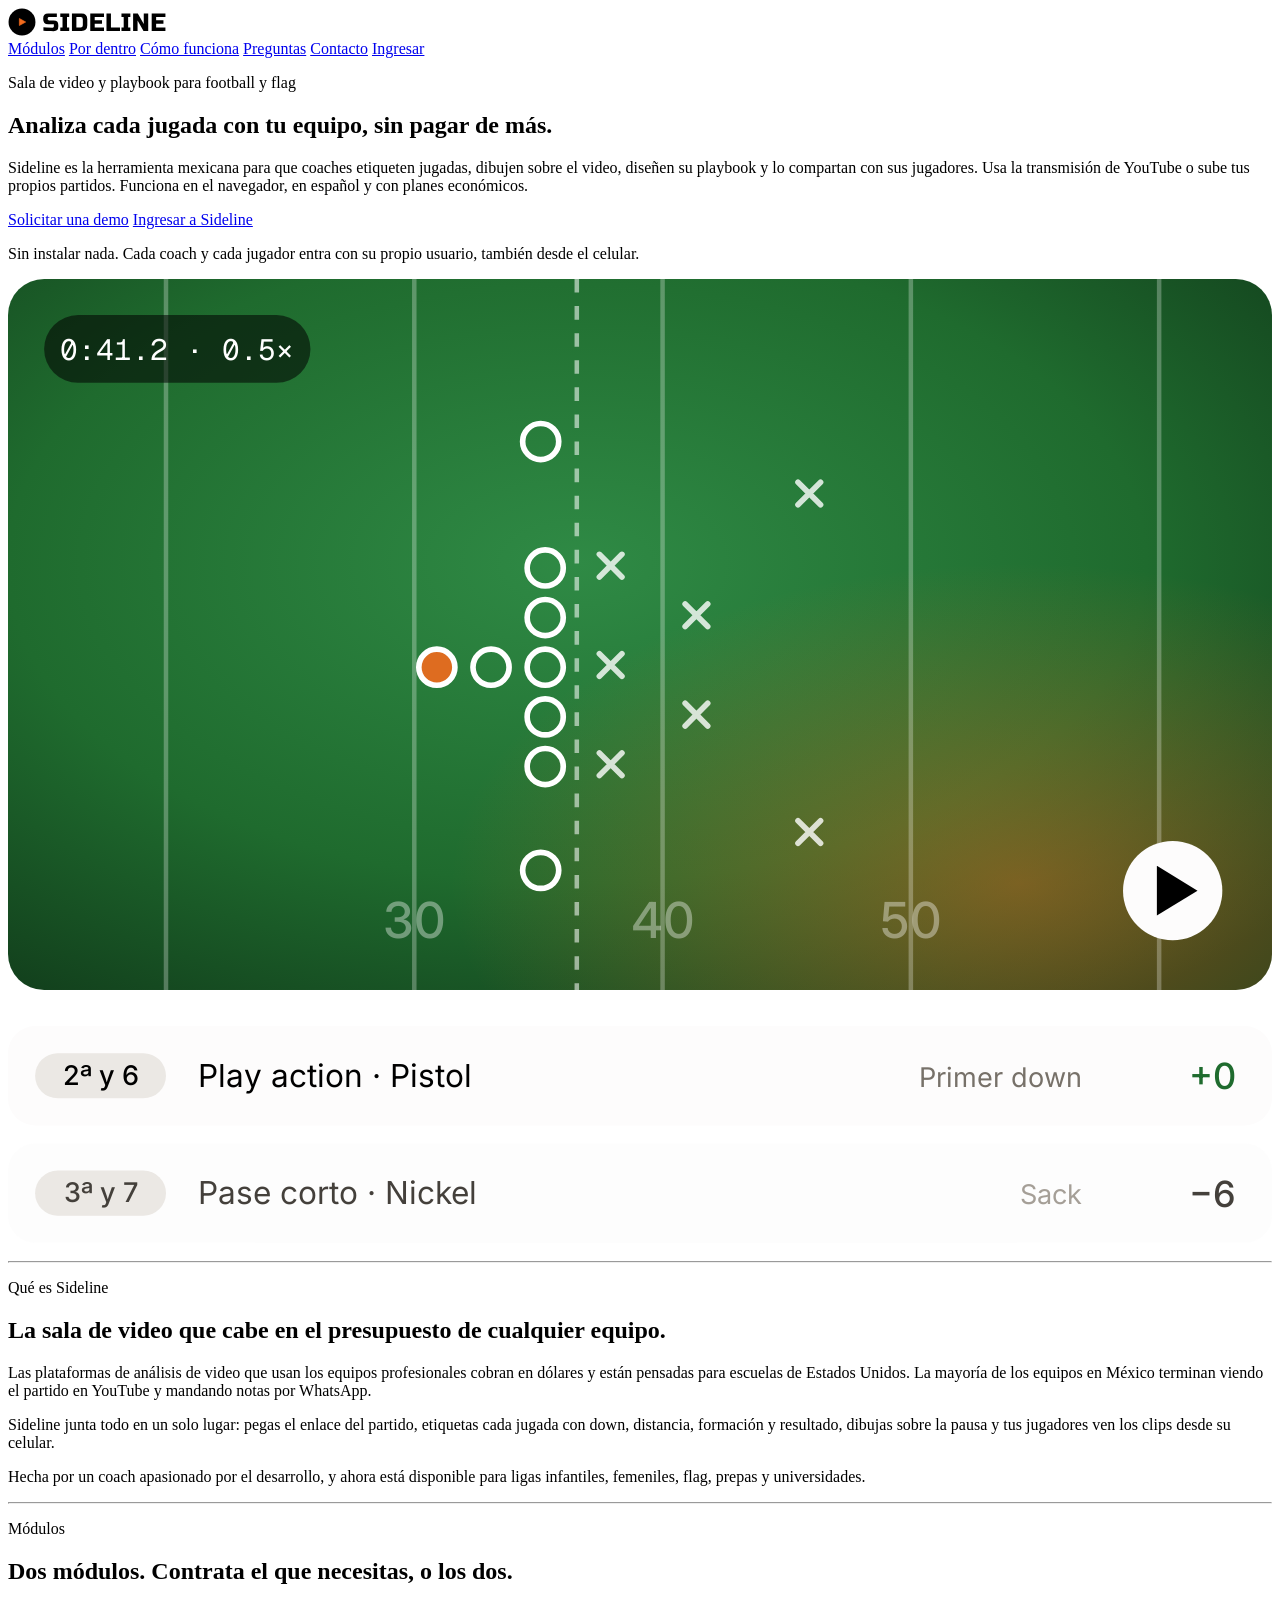
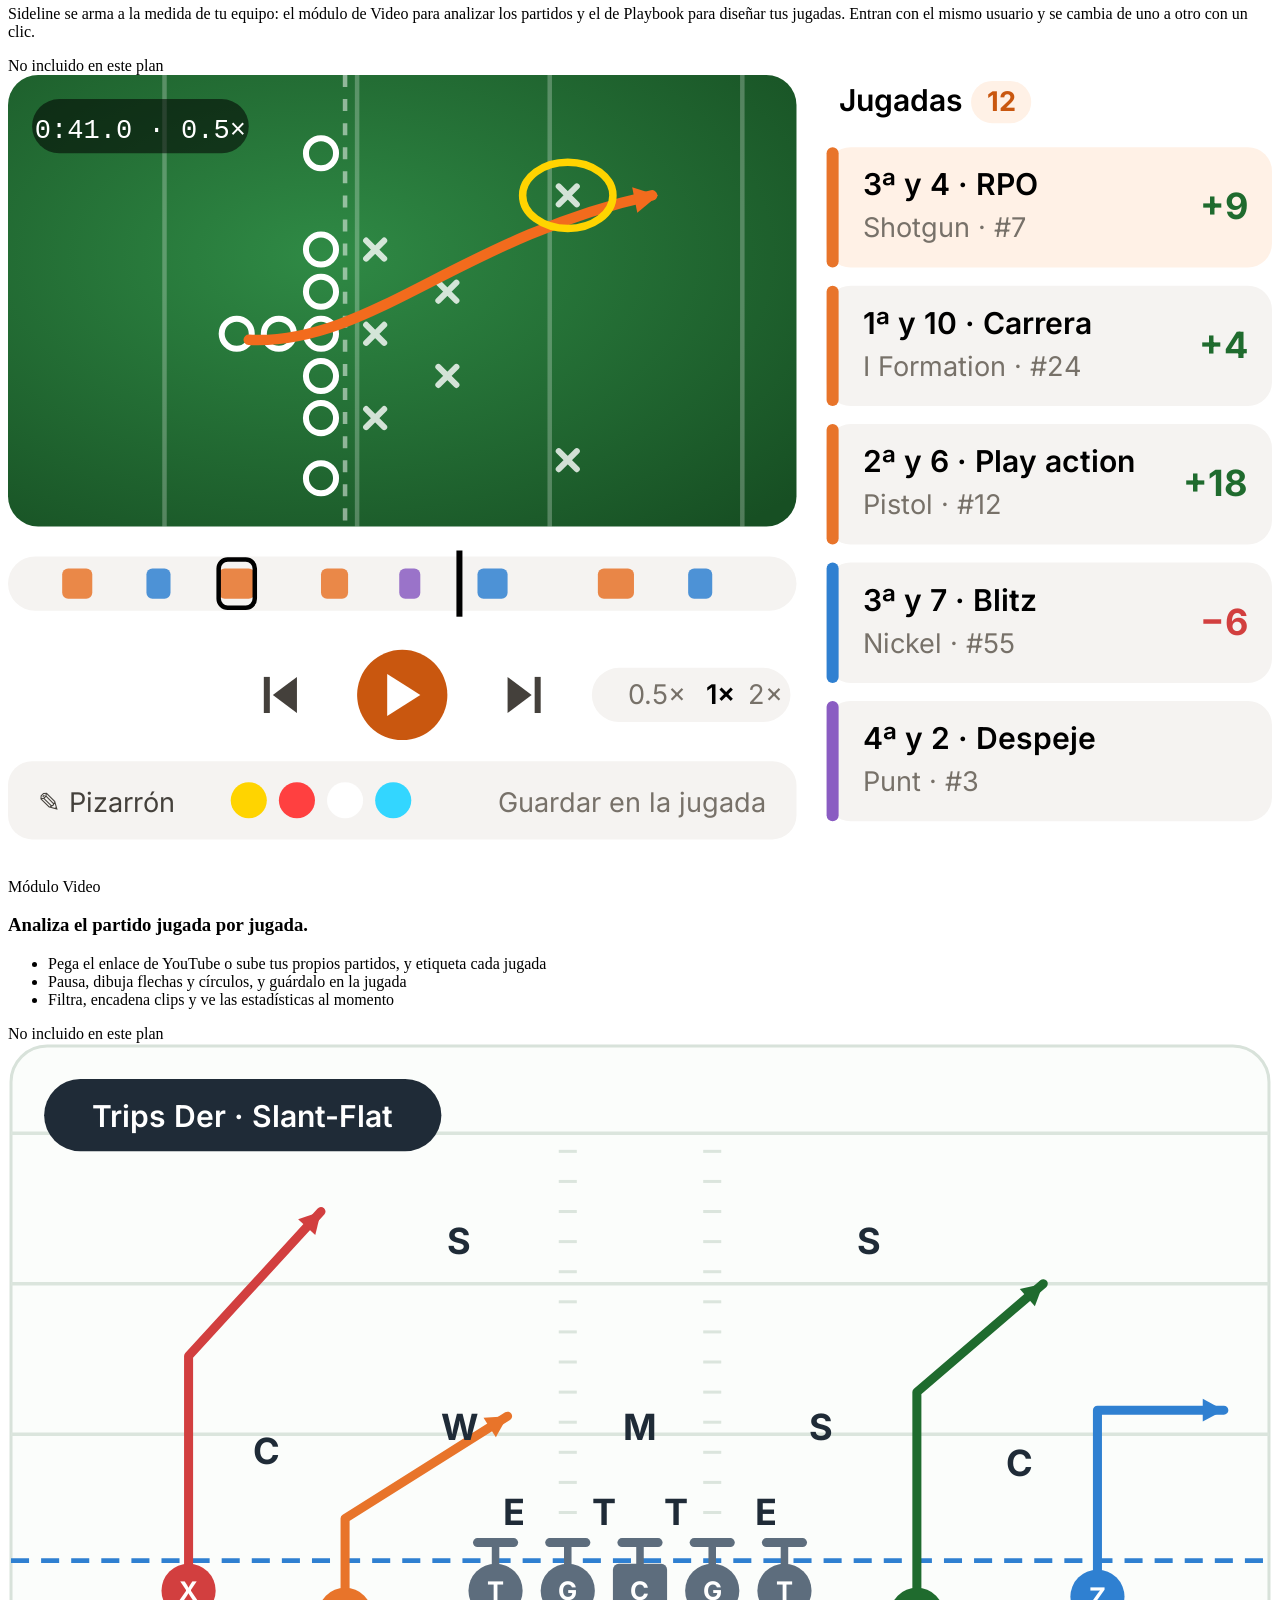
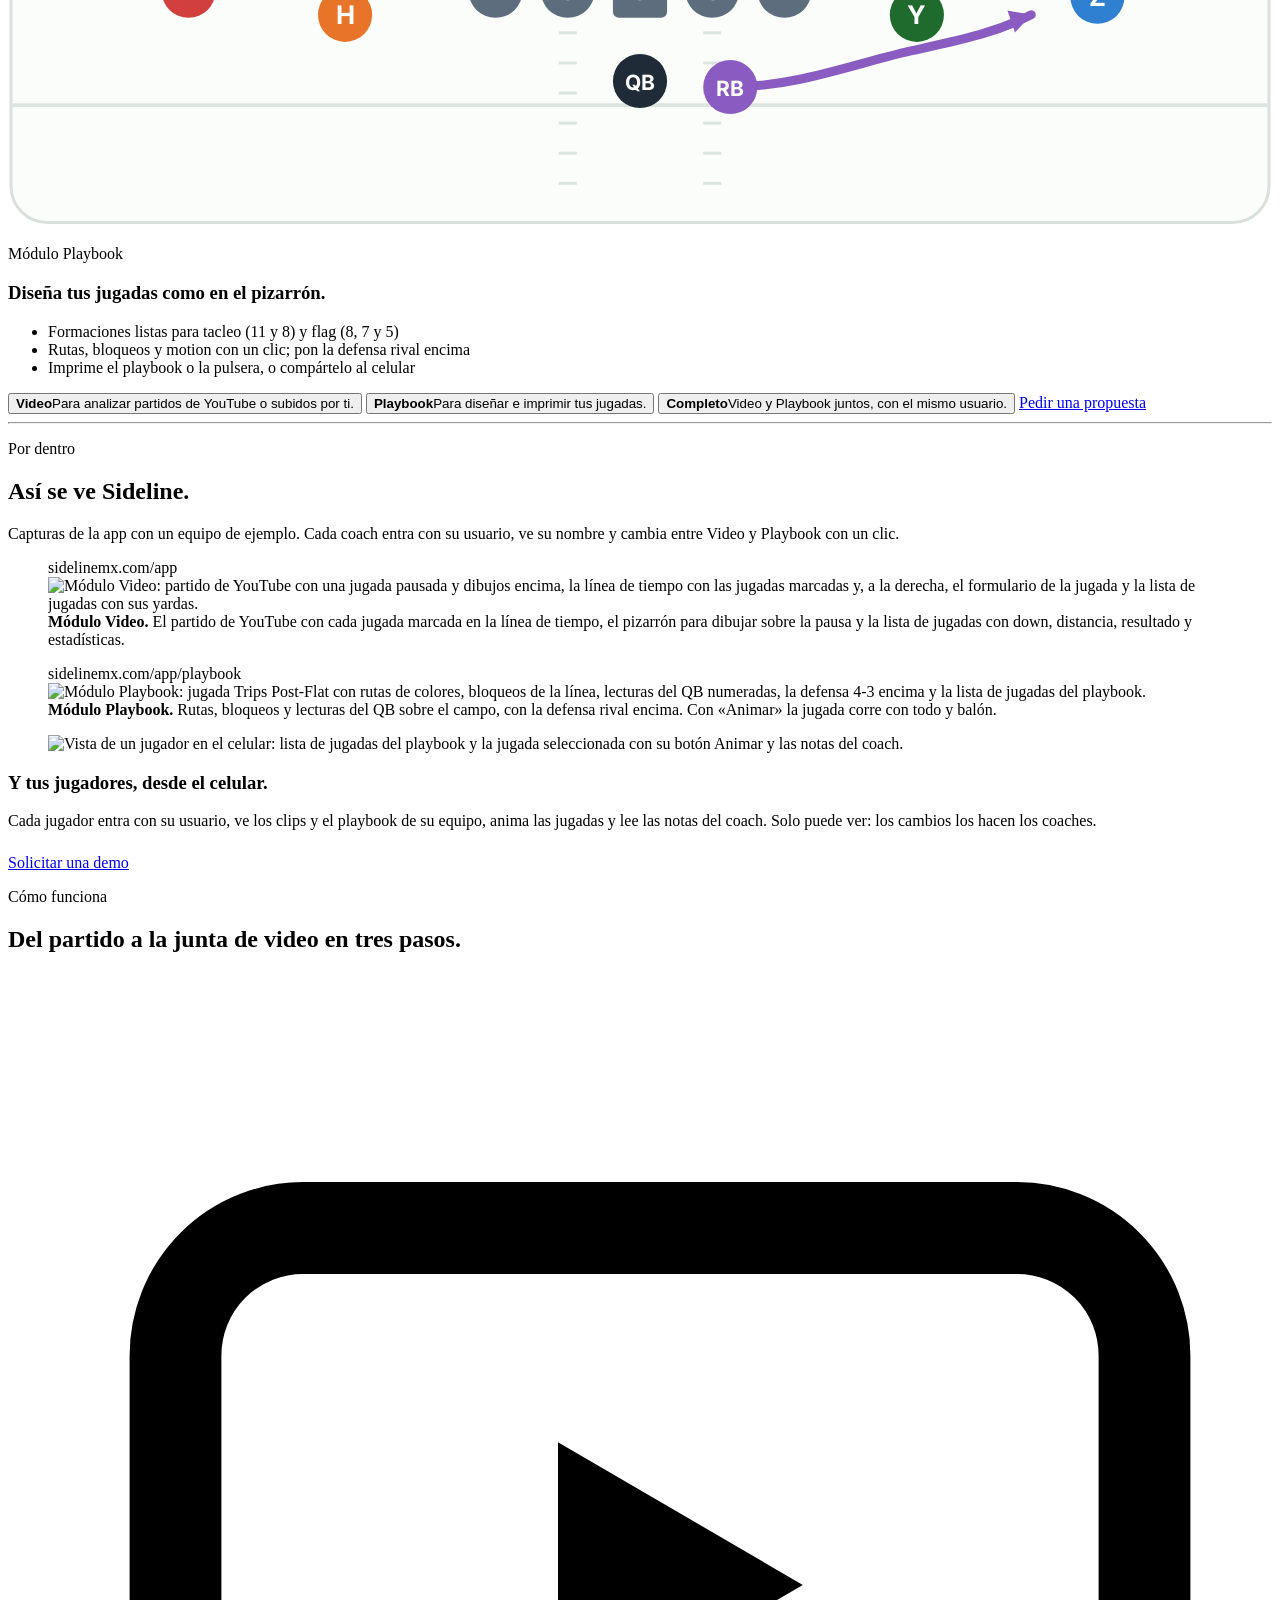
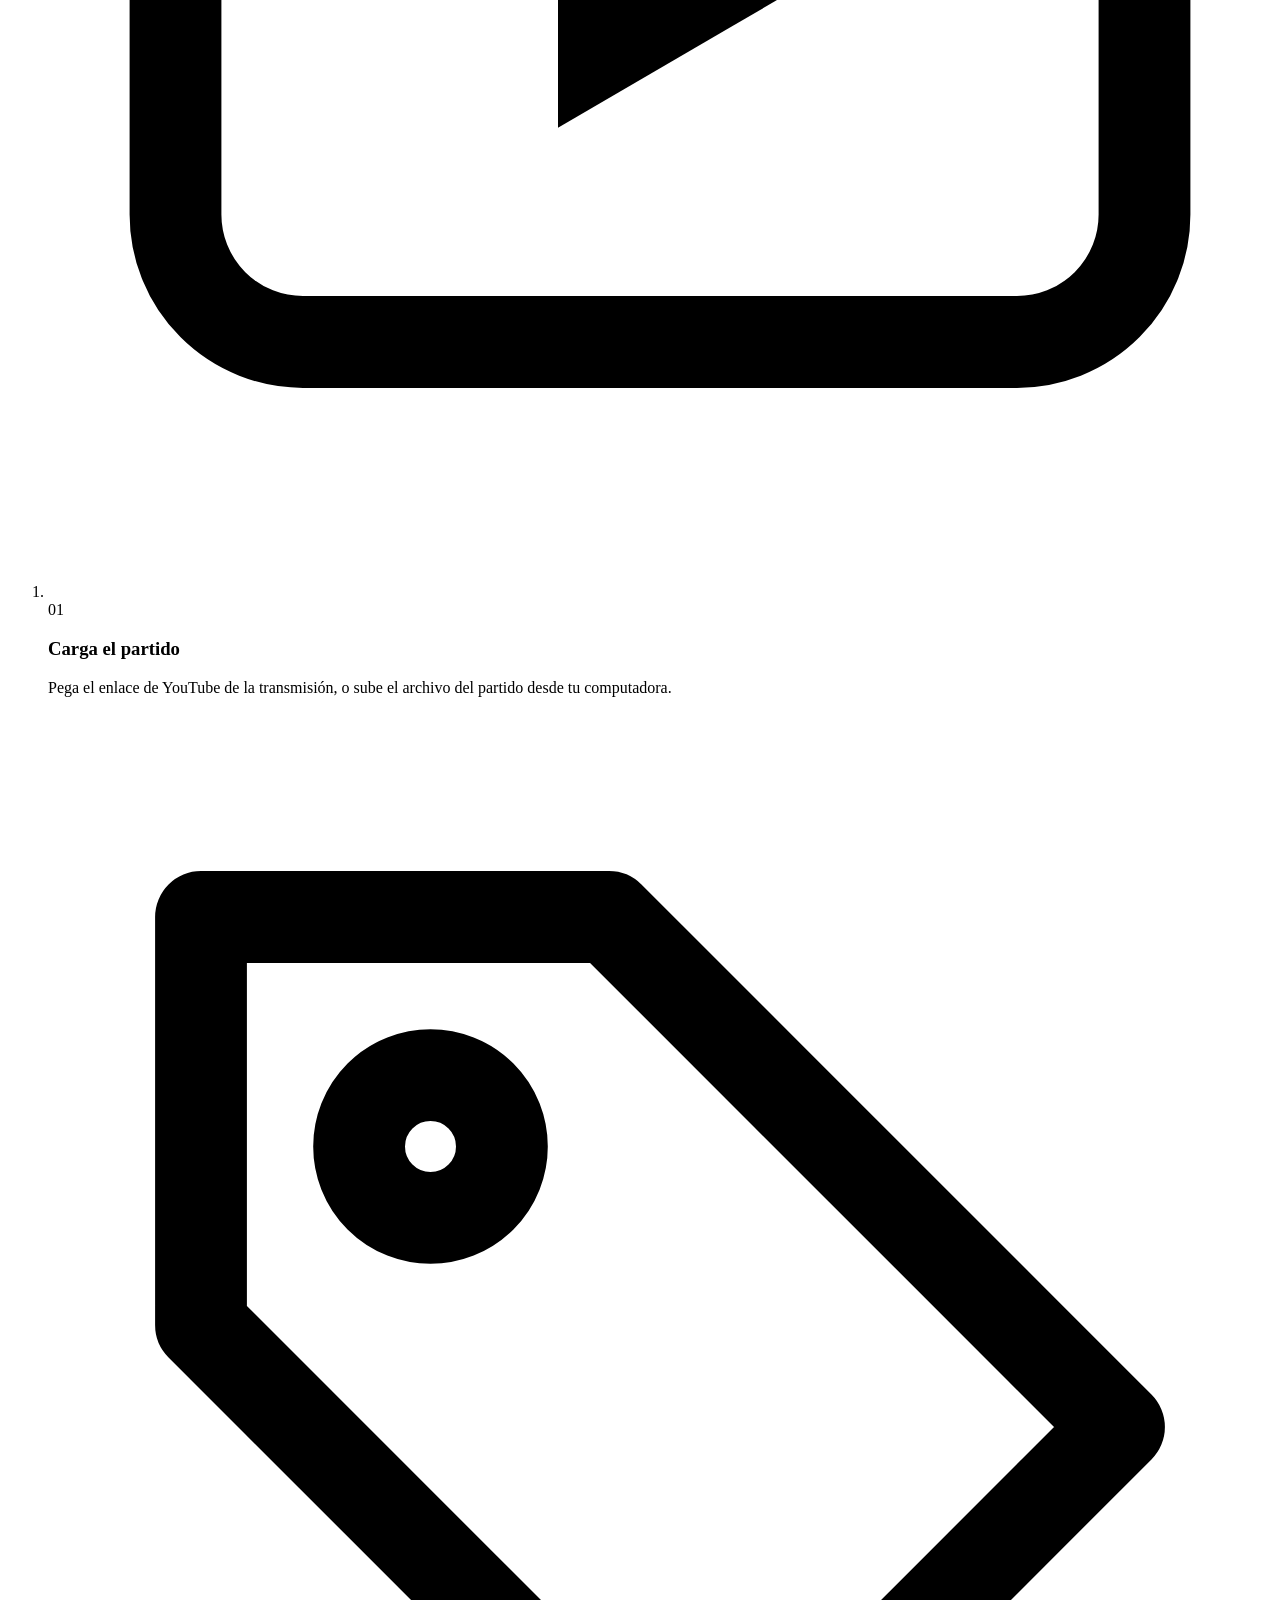
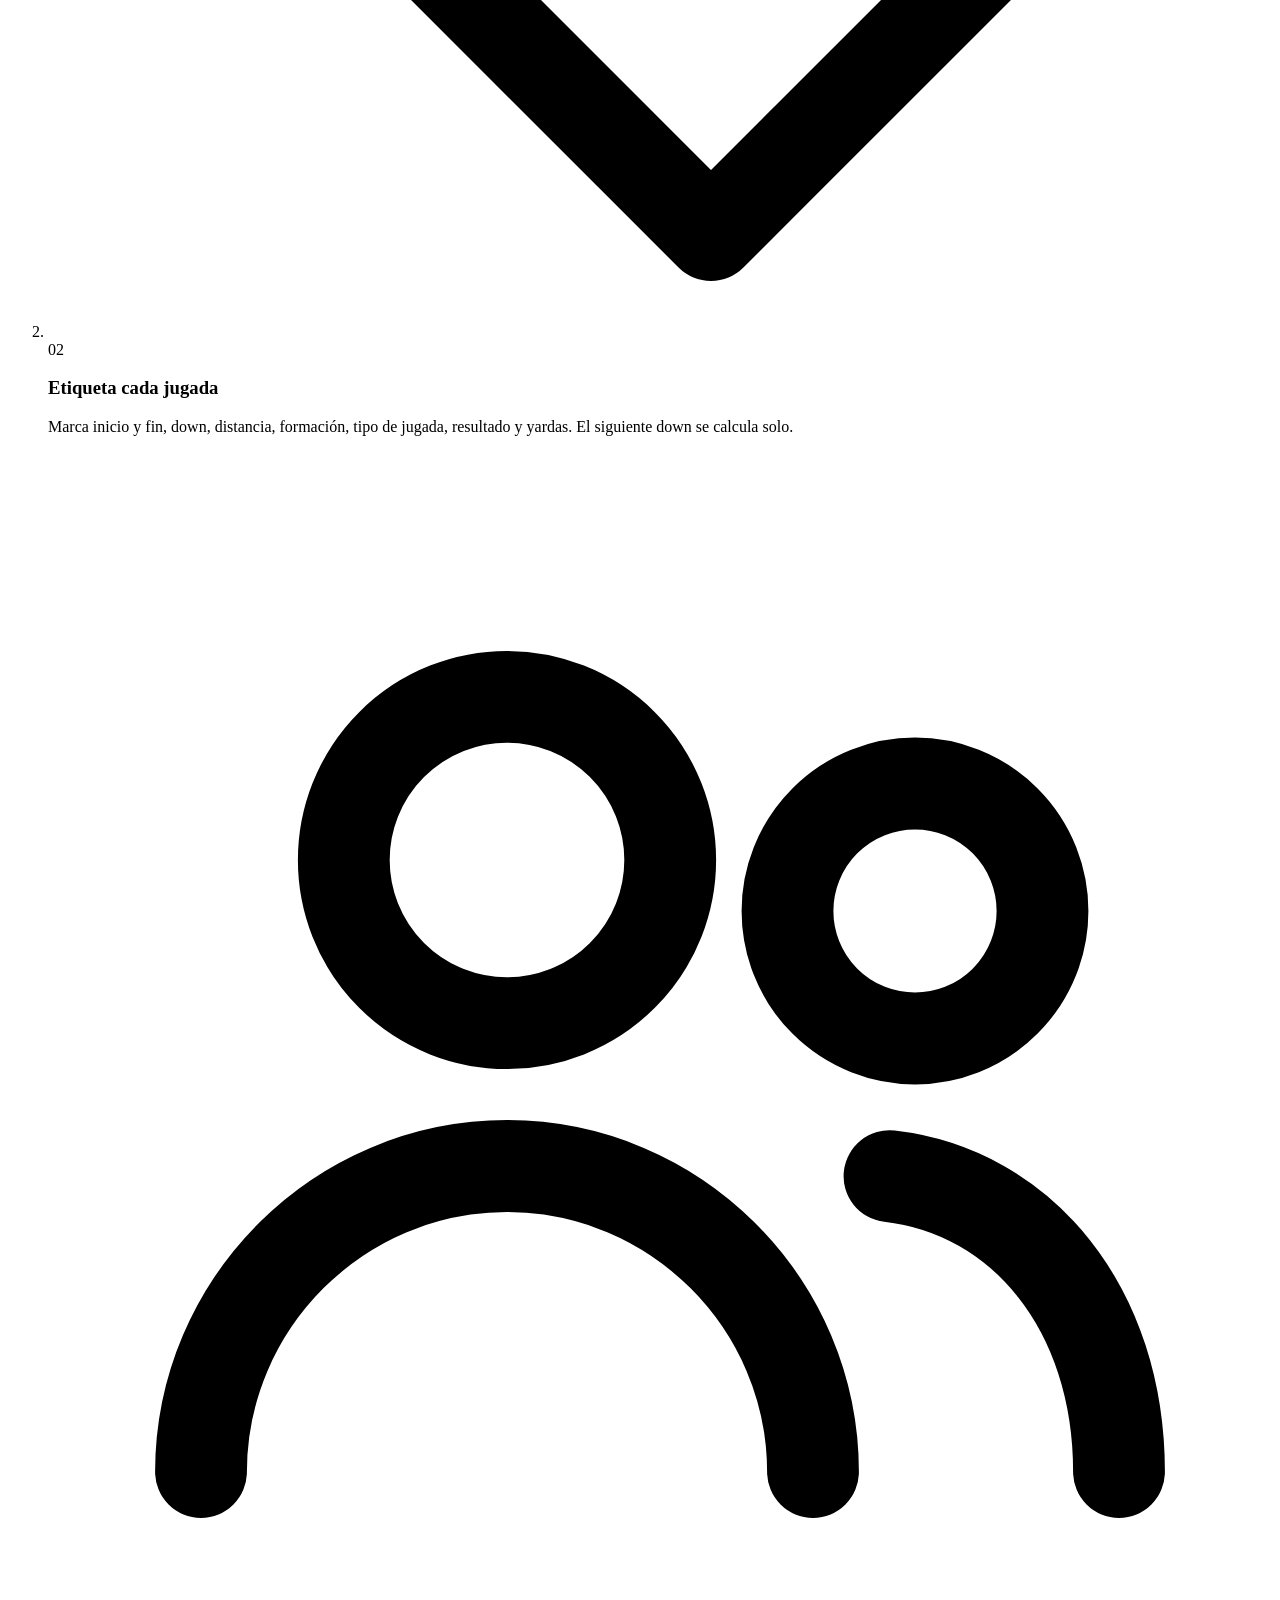
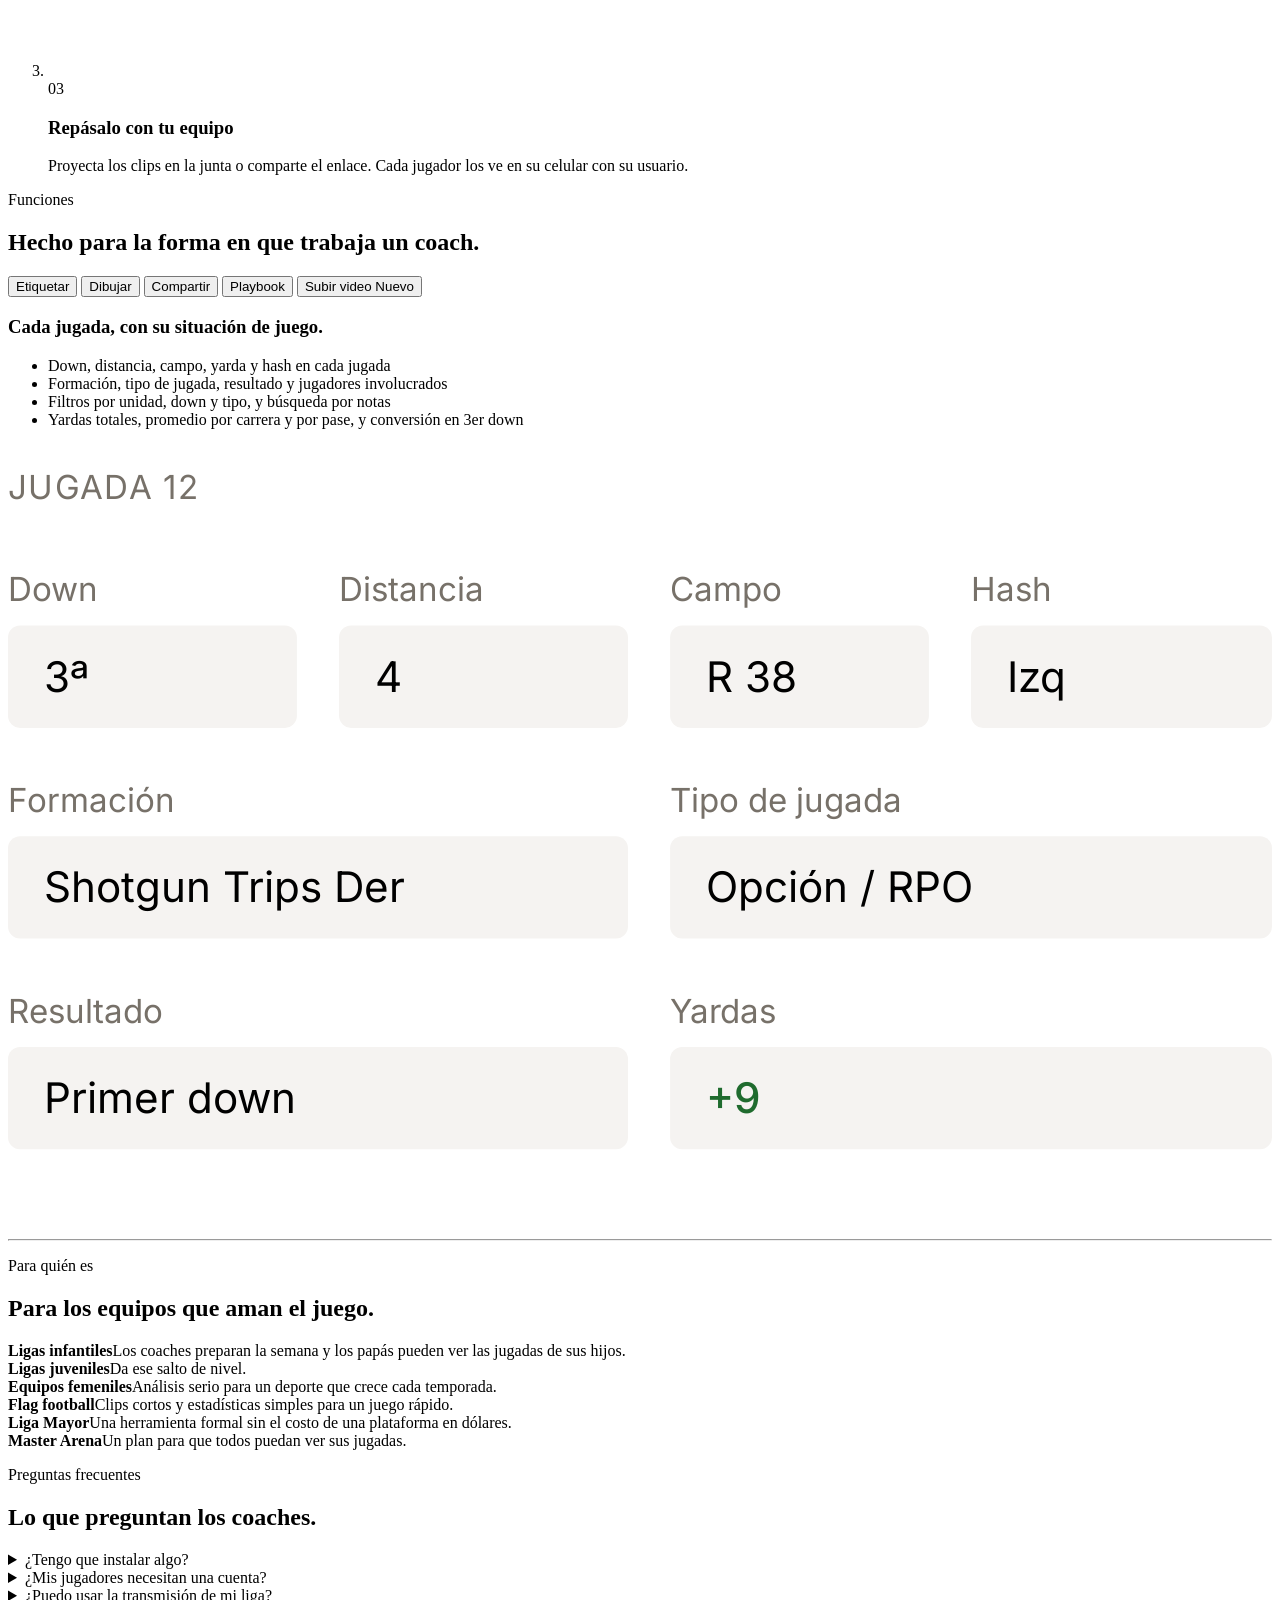
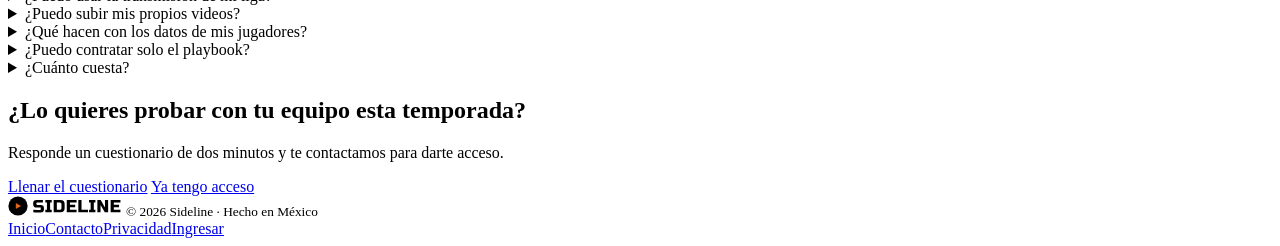
==== commit a43af7b0: "Update index.html" ====
--- a/public/index.html
+++ b/public/index.html
@@ -51,8 +51,7 @@
   <section class="hero">
     <div class="wrap hero-grid">
       <div>
-        <a class="newpill" href="#subir-video" id="newPill"><b>Nuevo</b> Ya puedes subir tus propios partidos <span aria-hidden="true">→</span></a>
-        <p class="eyebrow">Sala de video y playbook para football y flag</p>
+        <p class="inter">Sala de video y playbook para football y flag</p>
         <h1 class="display">Analiza cada jugada con tu equipo, sin pagar de más.</h1>
         <p class="lead">Sideline es la herramienta mexicana para que coaches etiqueten jugadas, dibujen sobre el video, diseñen su playbook y lo compartan con sus jugadores. Usa la transmisión de YouTube o sube tus propios partidos. Funciona en el navegador, en español y con planes económicos.</p>
         <div class="actions">
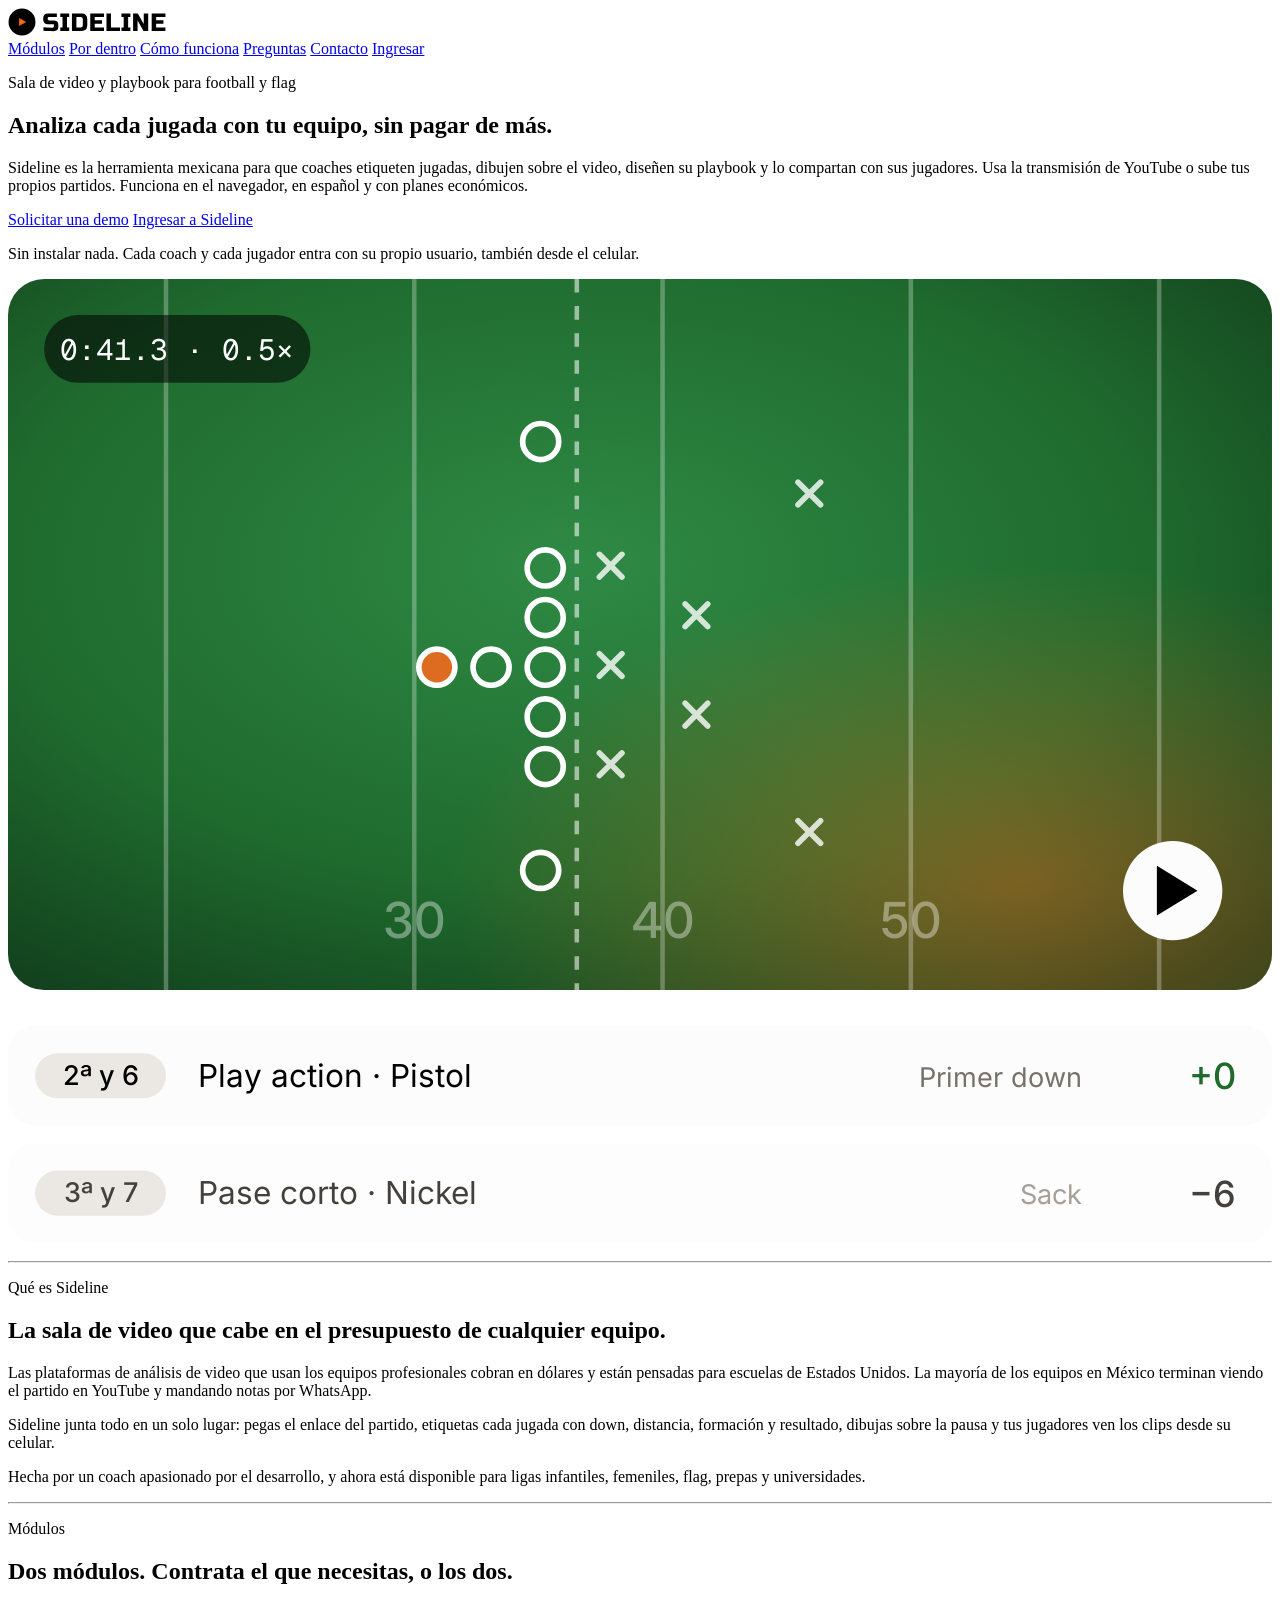
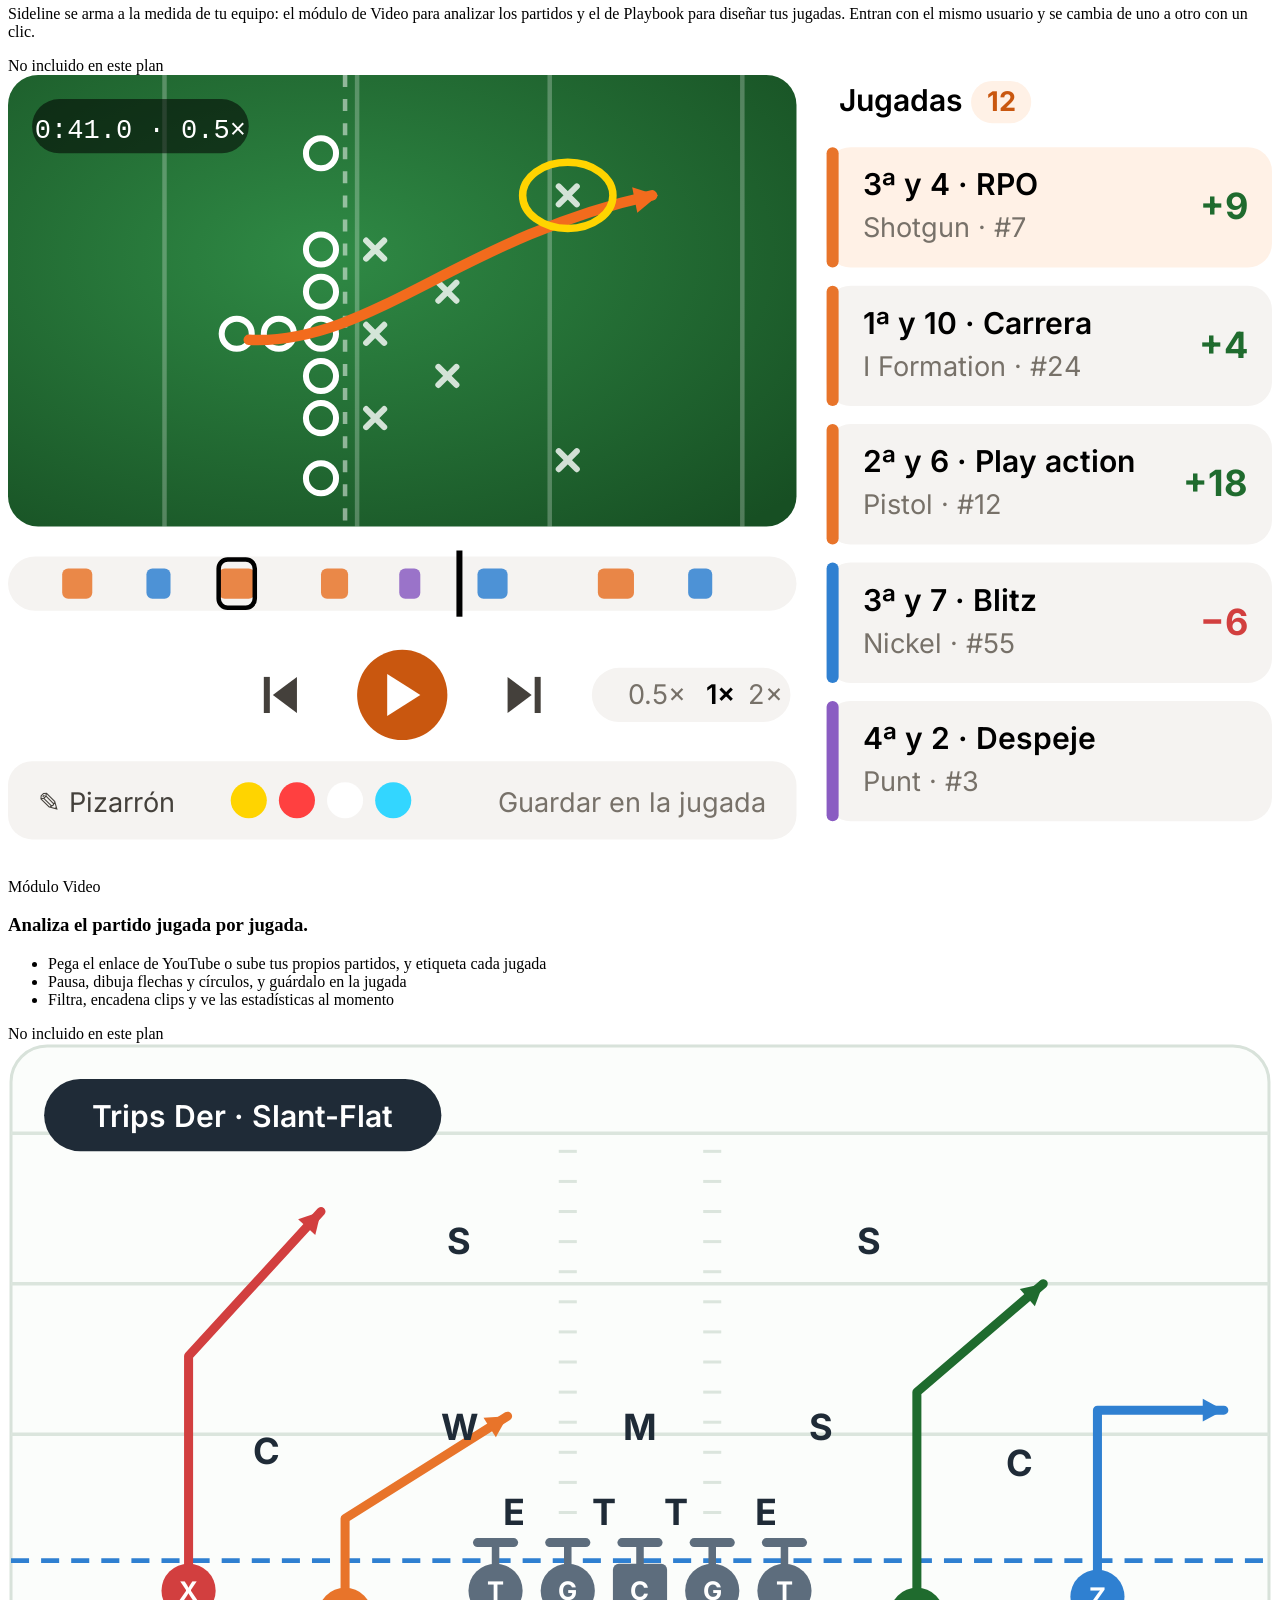
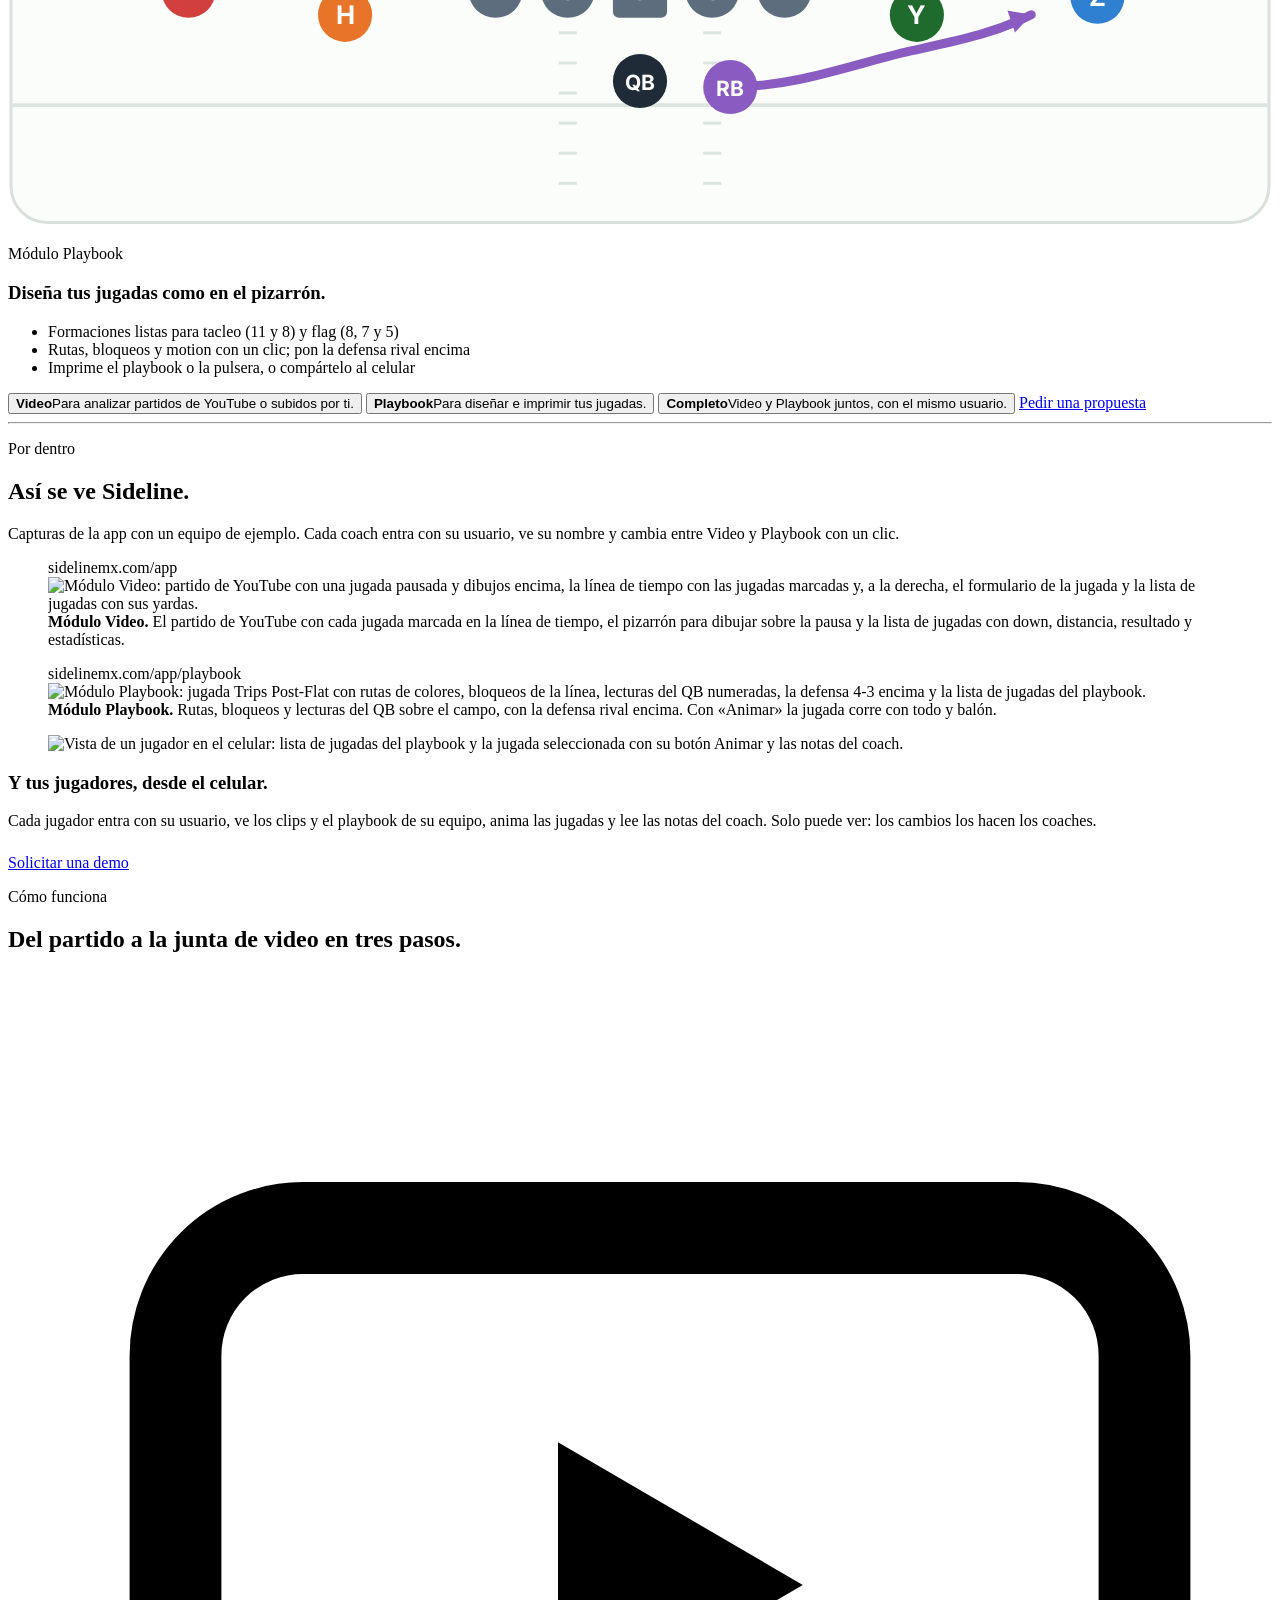
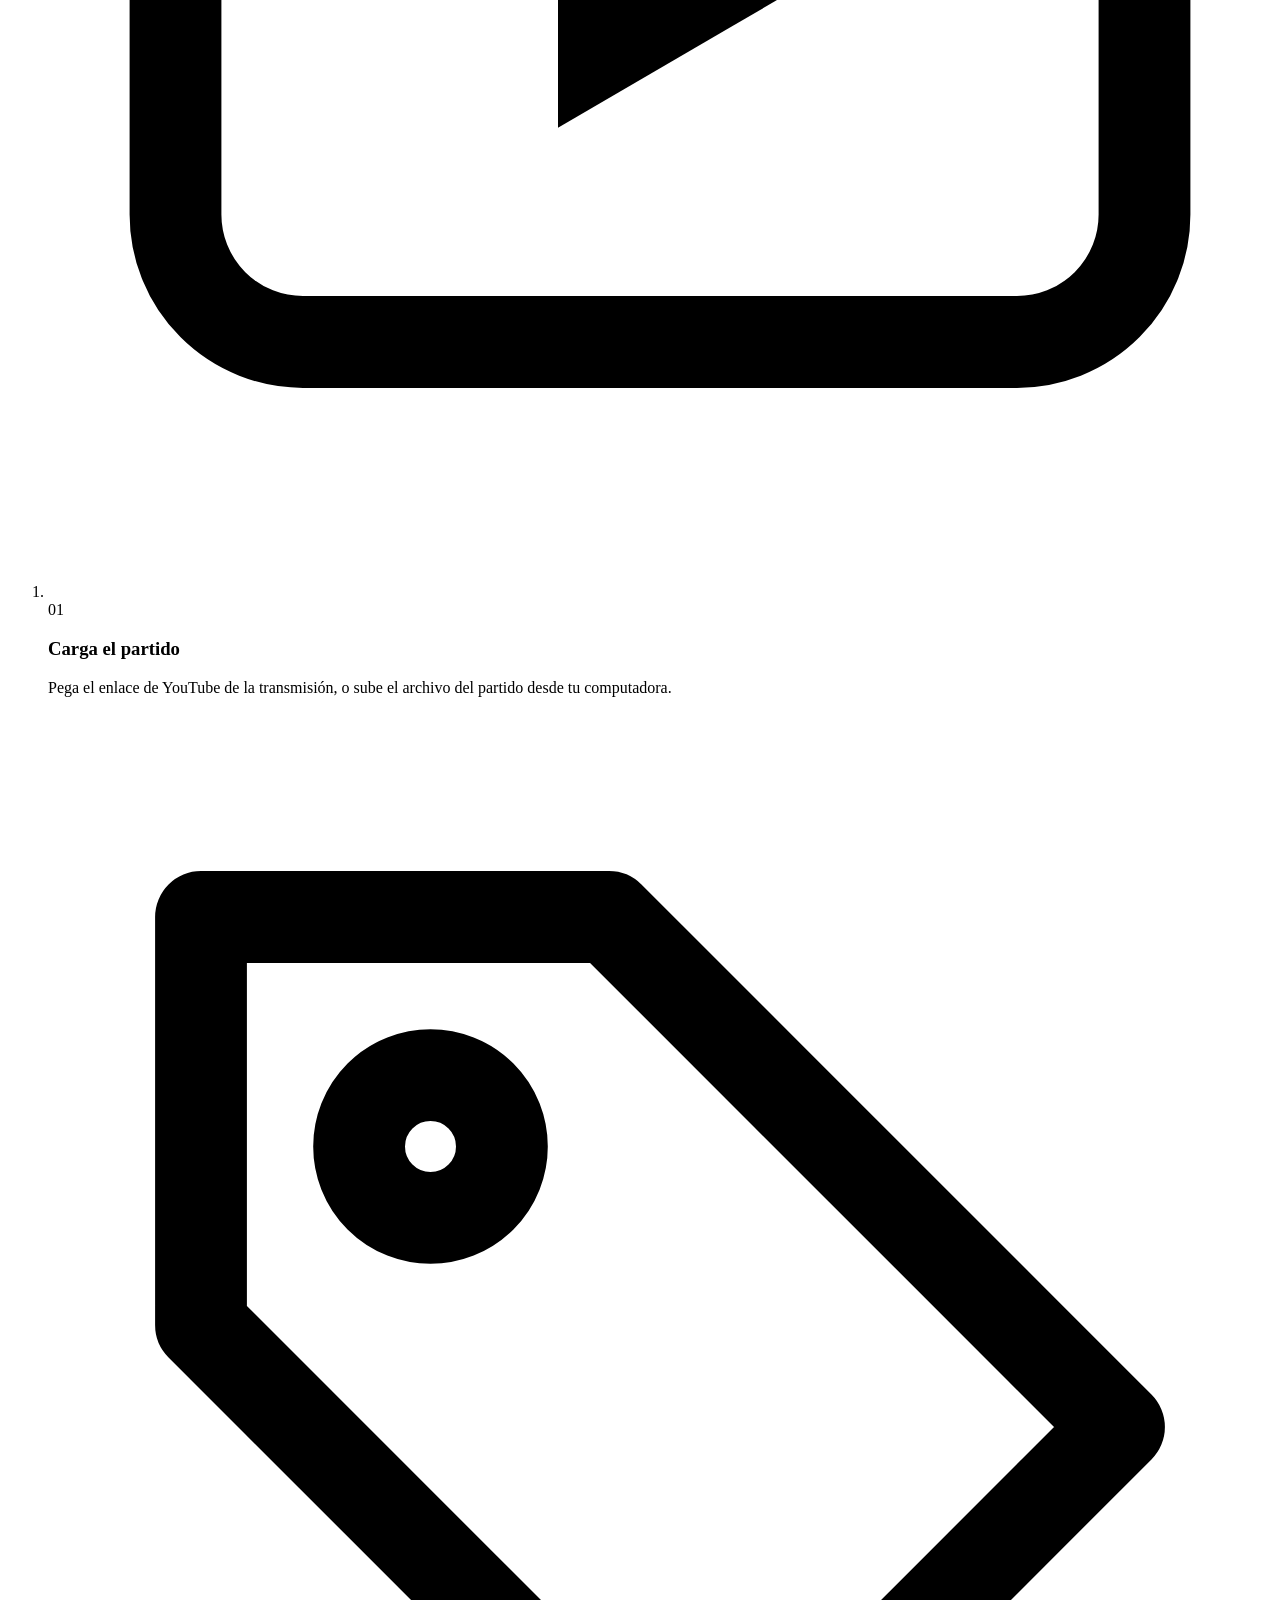
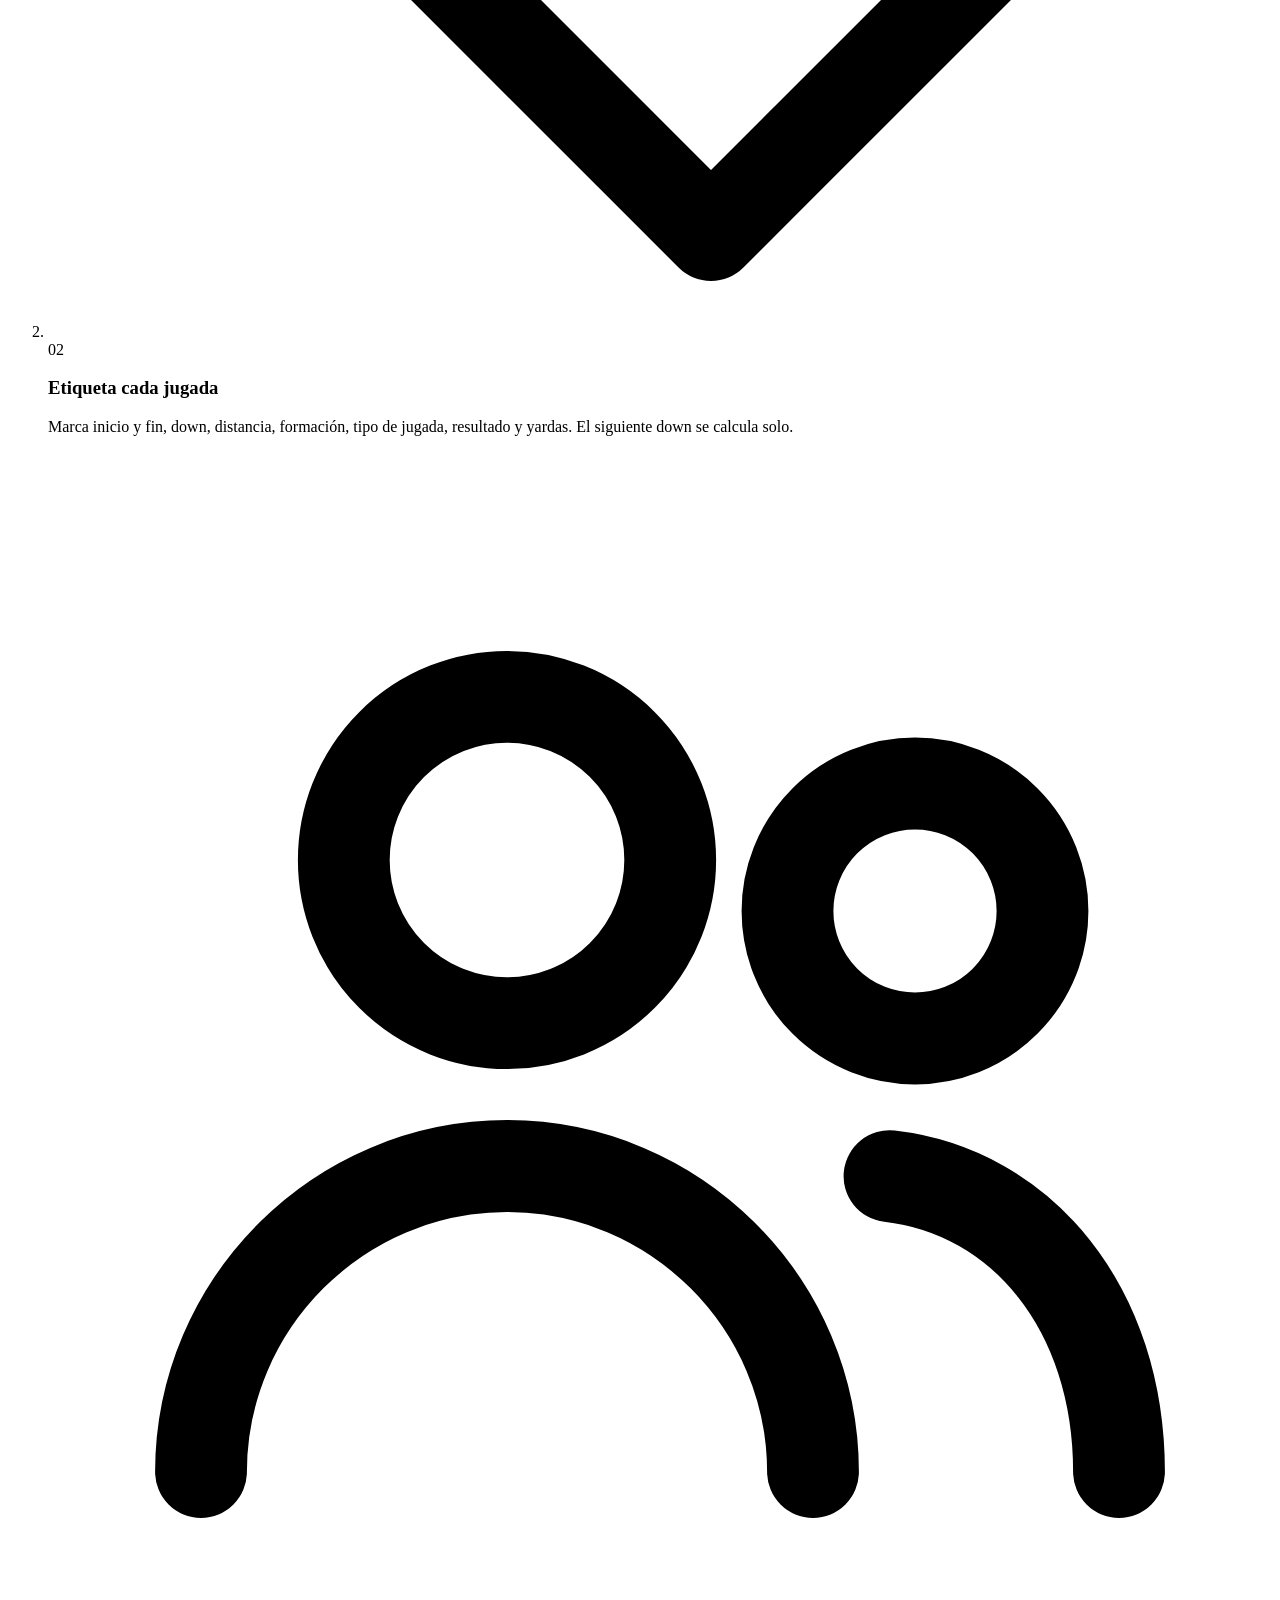
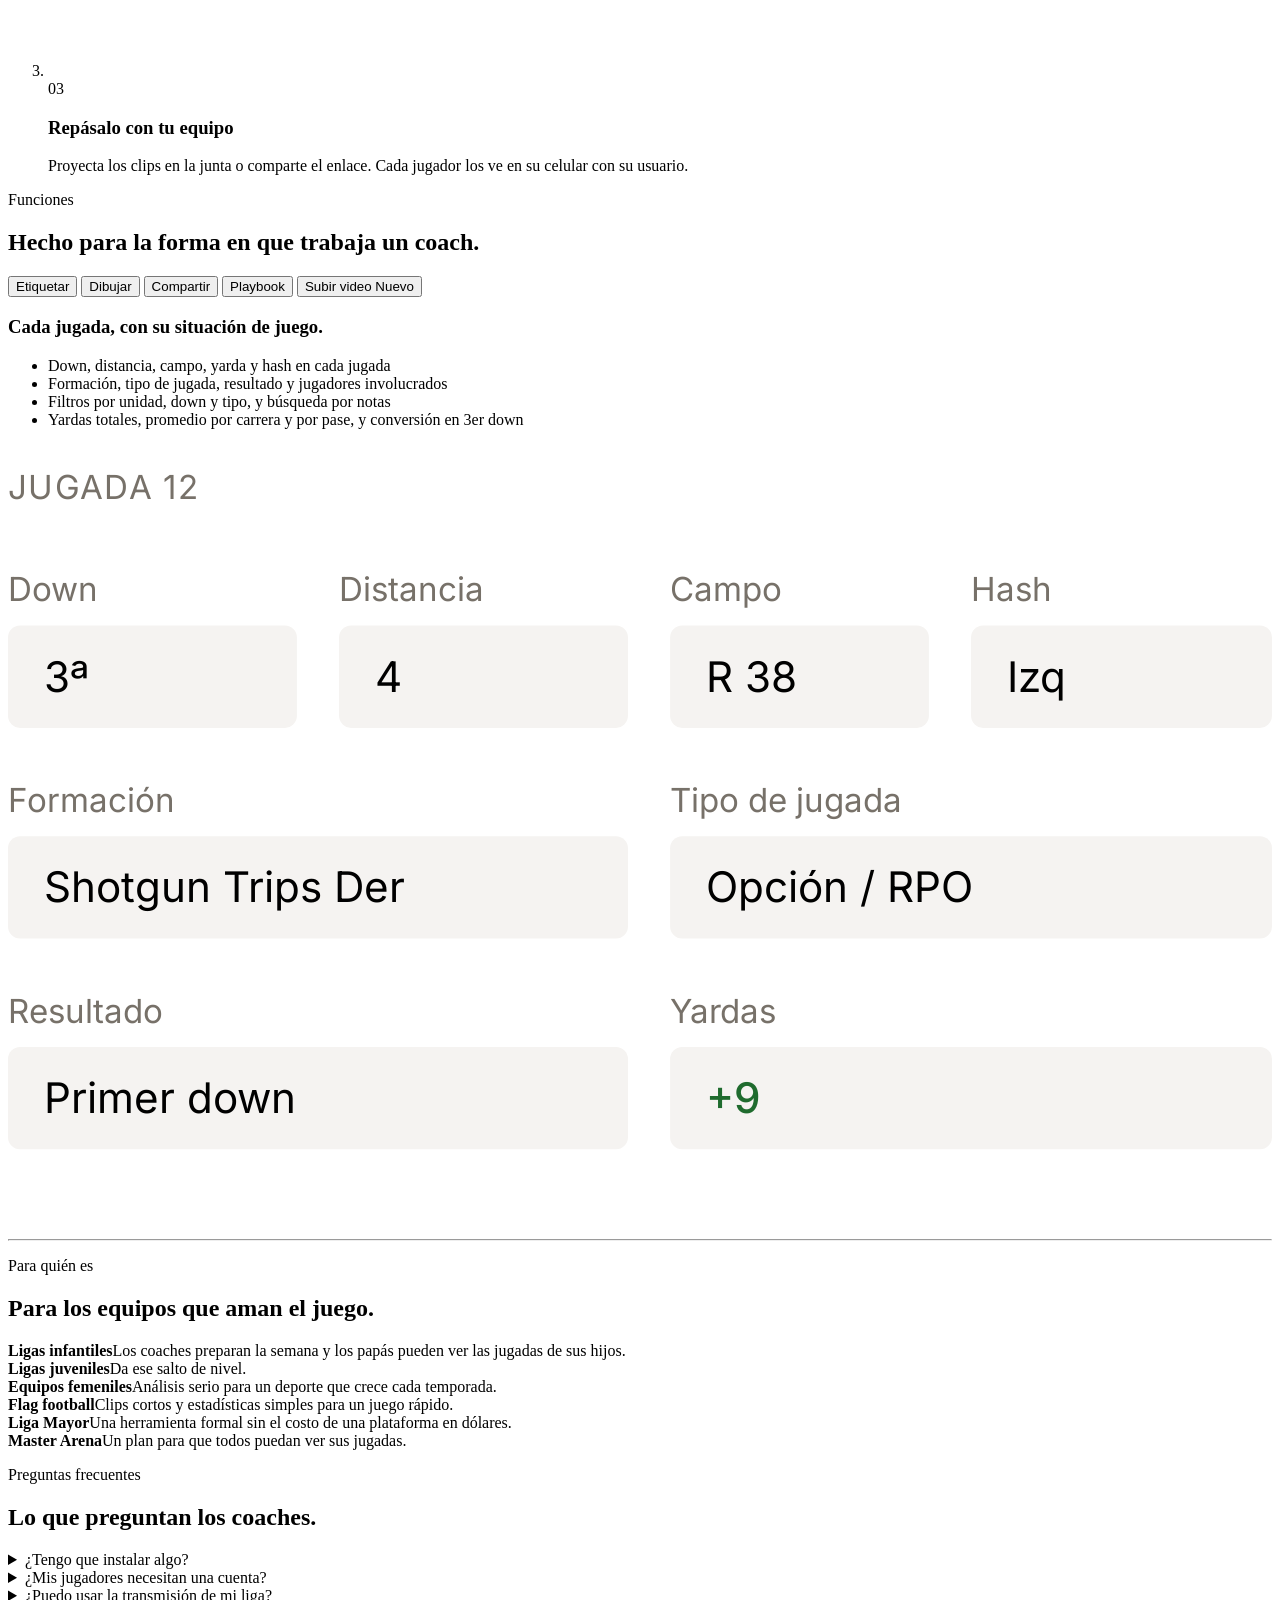
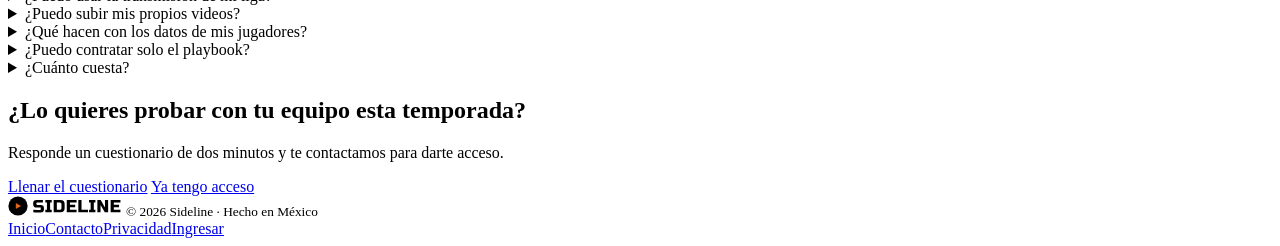
==== commit 139b7ed1: "Portada: las pestañas de Funciones vuelven a funcionar sin el aviso «Nuevo» Al quitar el aviso «Nuev" ====
--- a/public/index.html
+++ b/public/index.html
@@ -141,7 +141,7 @@
   <section id="que-es">
     <div class="wrap statement">
       <div>
-        <p class="eyebrow">Qué es Sideline</p>
+        <p class="inter">Qué es Sideline</p>
         <h2 class="h1">La sala de video que cabe en el presupuesto de cualquier equipo.</h2>
       </div>
       <div class="body">
@@ -156,7 +156,7 @@
 
   <section id="modulos">
     <div class="wrap">
-      <p class="eyebrow">Módulos</p>
+      <p class="inter">Módulos</p>
       <h2 class="h1">Dos módulos. Contrata el que necesitas, o los dos.</h2>
       <p class="lead" style="margin-top:20px">Sideline se arma a la medida de tu equipo: el módulo de Video para analizar los partidos y el de Playbook para diseñar tus jugadas. Entran con el mismo usuario y se cambia de uno a otro con un clic.</p>
       <div class="mods" id="mods" data-plan="full">
@@ -200,7 +200,7 @@
 
   <section id="por-dentro">
     <div class="wrap">
-      <p class="eyebrow">Por dentro</p>
+      <p class="inter">Por dentro</p>
       <h2 class="h1">Así se ve Sideline.</h2>
       <p class="lead" style="margin-top:20px">Capturas de la app con un equipo de ejemplo. Cada coach entra con su usuario, ve su nombre y cambia entre Video y Playbook con un clic.</p>
 
@@ -236,7 +236,7 @@
 
   <section id="como-funciona" class="band">
     <div class="wrap">
-      <p class="eyebrow">Cómo funciona</p>
+      <p class="inter">Cómo funciona</p>
       <h2 class="h1">Del partido a la junta de video en tres pasos.</h2>
       <ol class="steps">
         <li><svg class="ic" viewBox="0 0 24 24" fill="none" stroke="currentColor" stroke-width="1.8" stroke-linecap="round" stroke-linejoin="round" aria-hidden="true"><rect x="2.5" y="5" width="19" height="14" rx="2.5"/><path d="M10 9.2v5.6l4.8-2.8z" fill="currentColor" stroke="none"/></svg><span class="n">01</span><h3 class="h3">Carga el partido</h3><p>Pega el enlace de YouTube de la transmisión, o sube el archivo del partido desde tu computadora.</p></li>
@@ -248,7 +248,7 @@
 
   <section id="funciones">
     <div class="wrap">
-      <p class="eyebrow">Funciones</p>
+      <p class="inter">Funciones</p>
       <h2 class="h1">Hecho para la forma en que trabaja un coach.</h2>
 
       <div class="tabs" role="tablist" aria-label="Funciones de Sideline">
@@ -390,7 +390,7 @@
 
   <section id="para-quien">
     <div class="wrap">
-      <p class="eyebrow">Para quién es</p>
+      <p class="inter">Para quién es</p>
       <h2 class="h1">Para los equipos que aman el juego.</h2>
       <div class="rows">
         <div class="r"><b>Ligas infantiles</b><span>Los coaches preparan la semana y los papás pueden ver las jugadas de sus hijos.</span></div>
@@ -405,7 +405,7 @@
 
   <section id="preguntas" class="band">
     <div class="wrap">
-      <p class="eyebrow">Preguntas frecuentes</p>
+      <p class="inter">Preguntas frecuentes</p>
       <h2 class="h1">Lo que preguntan los coaches.</h2>
       <div class="faq">
         <details><summary>¿Tengo que instalar algo?</summary><p>No. Sideline funciona en el navegador de la computadora, la tablet o el celular.</p></details>
@@ -524,7 +524,8 @@
   }
   // el aviso «Nuevo» del inicio lleva directo a la pestaña de subir video
   function showUpload() { const t = document.getElementById('t-subir'); pick(t); document.getElementById('funciones').scrollIntoView({ behavior: 'smooth' }); }
-  document.getElementById('newPill').addEventListener('click', e => { e.preventDefault(); showUpload(); history.replaceState(null, '', '#subir-video'); });
+  const pill = document.getElementById('newPill');
+  if (pill) pill.addEventListener('click', e => { e.preventDefault(); showUpload(); history.replaceState(null, '', '#subir-video'); });
   if (location.hash === '#subir-video') showUpload();
   tabs.forEach((t, i) => {
     t.addEventListener('click', () => pick(t));
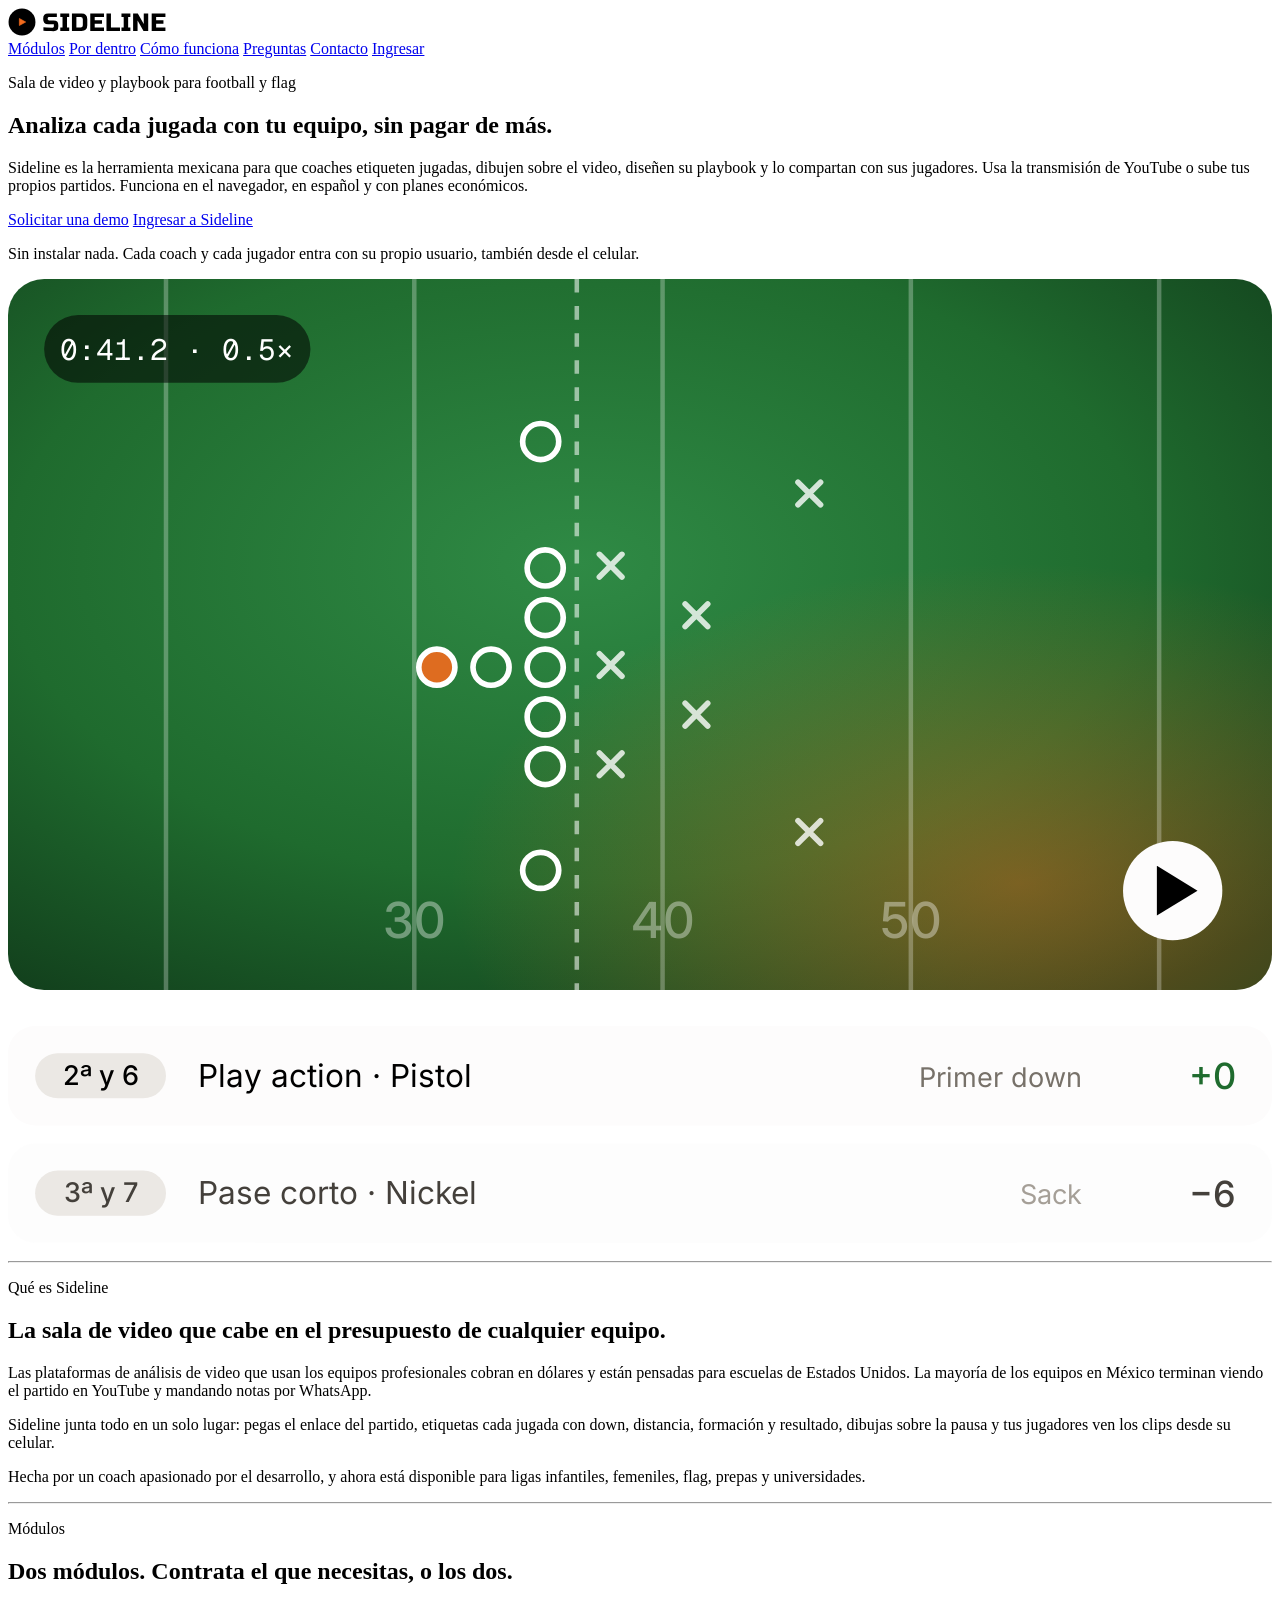
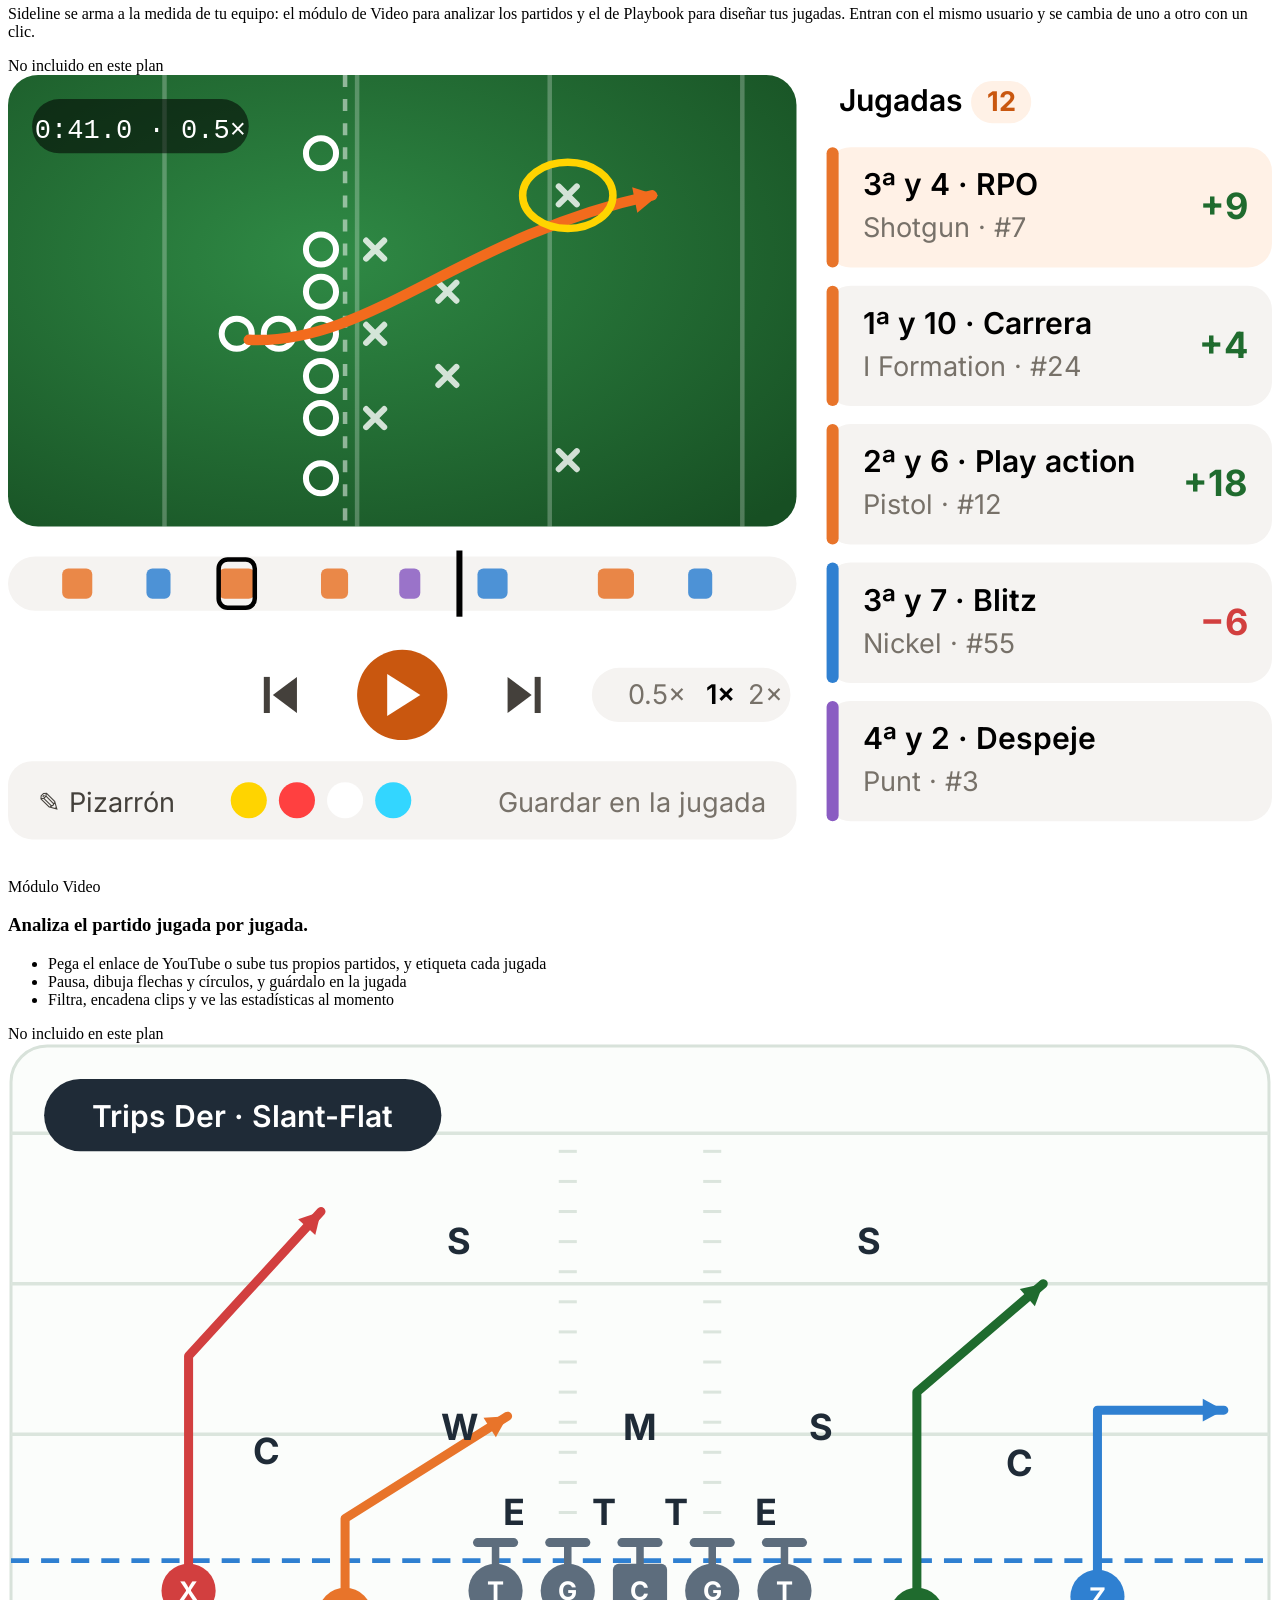
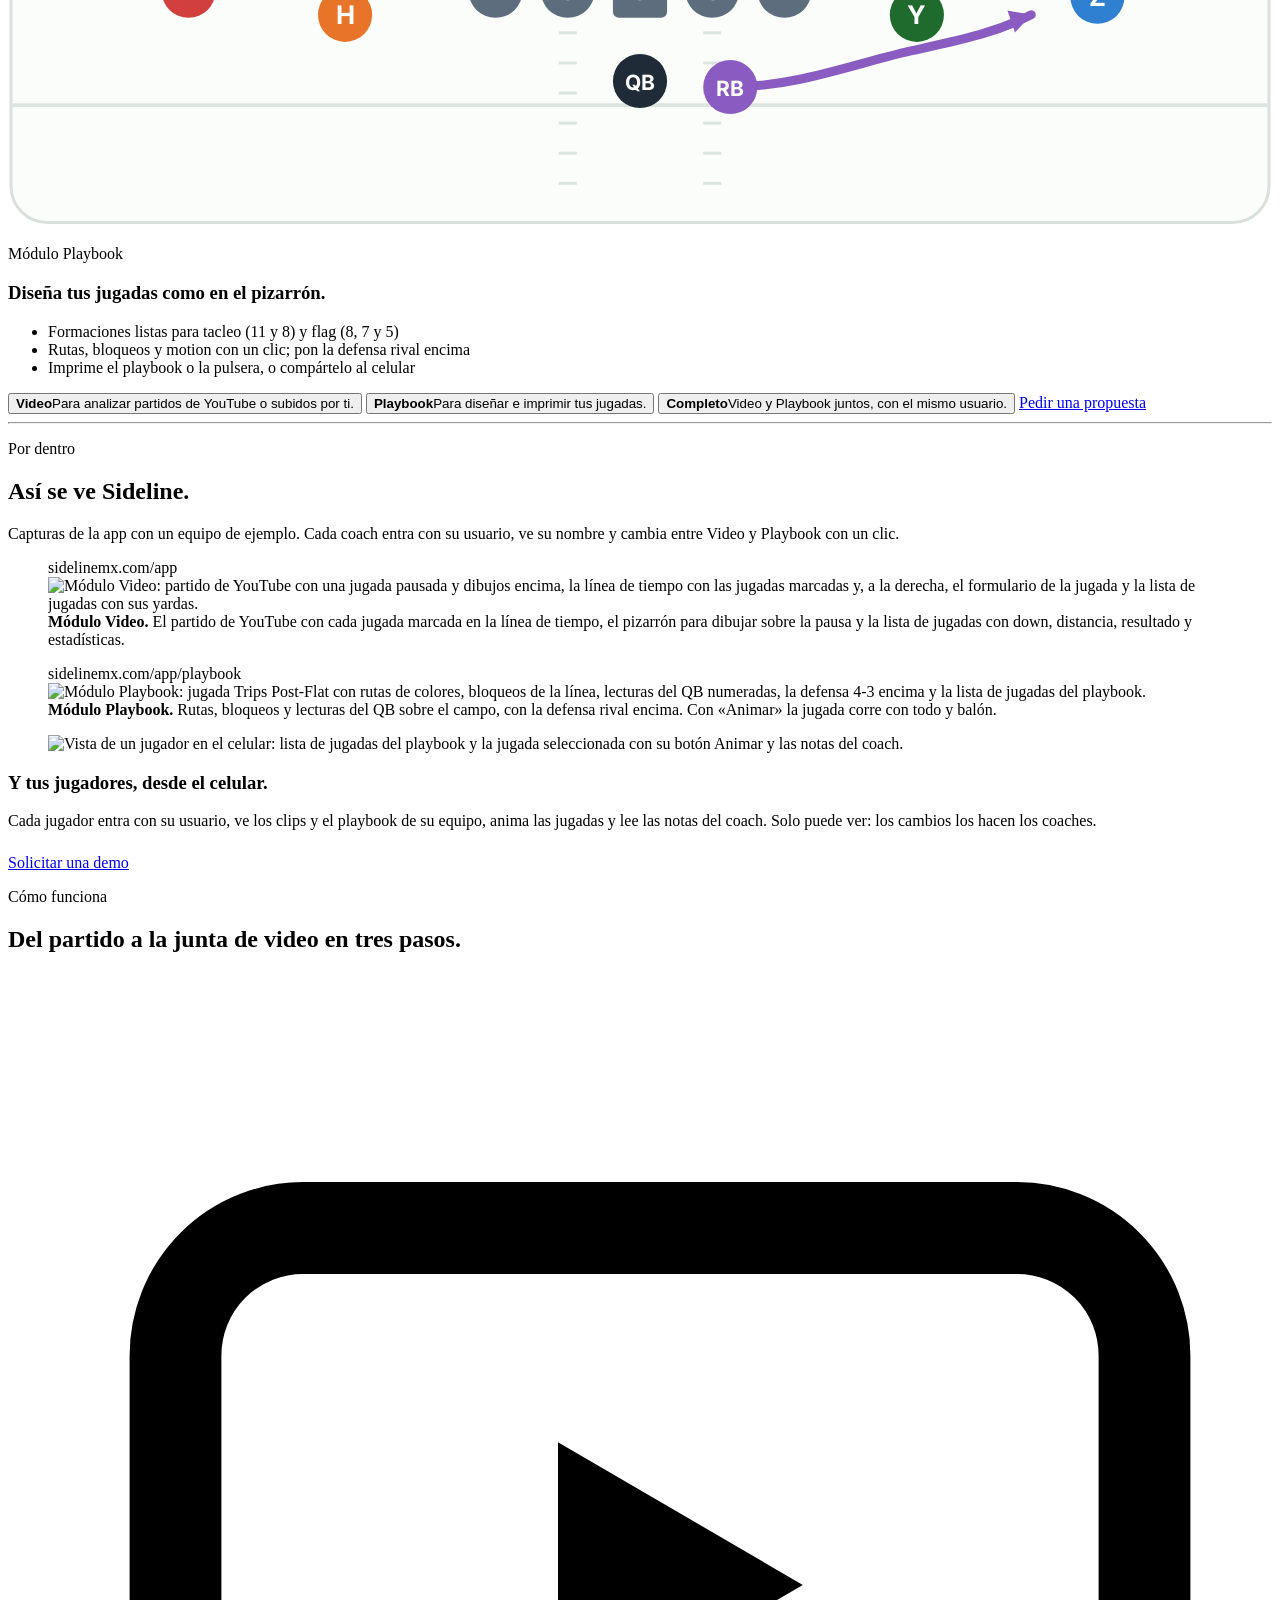
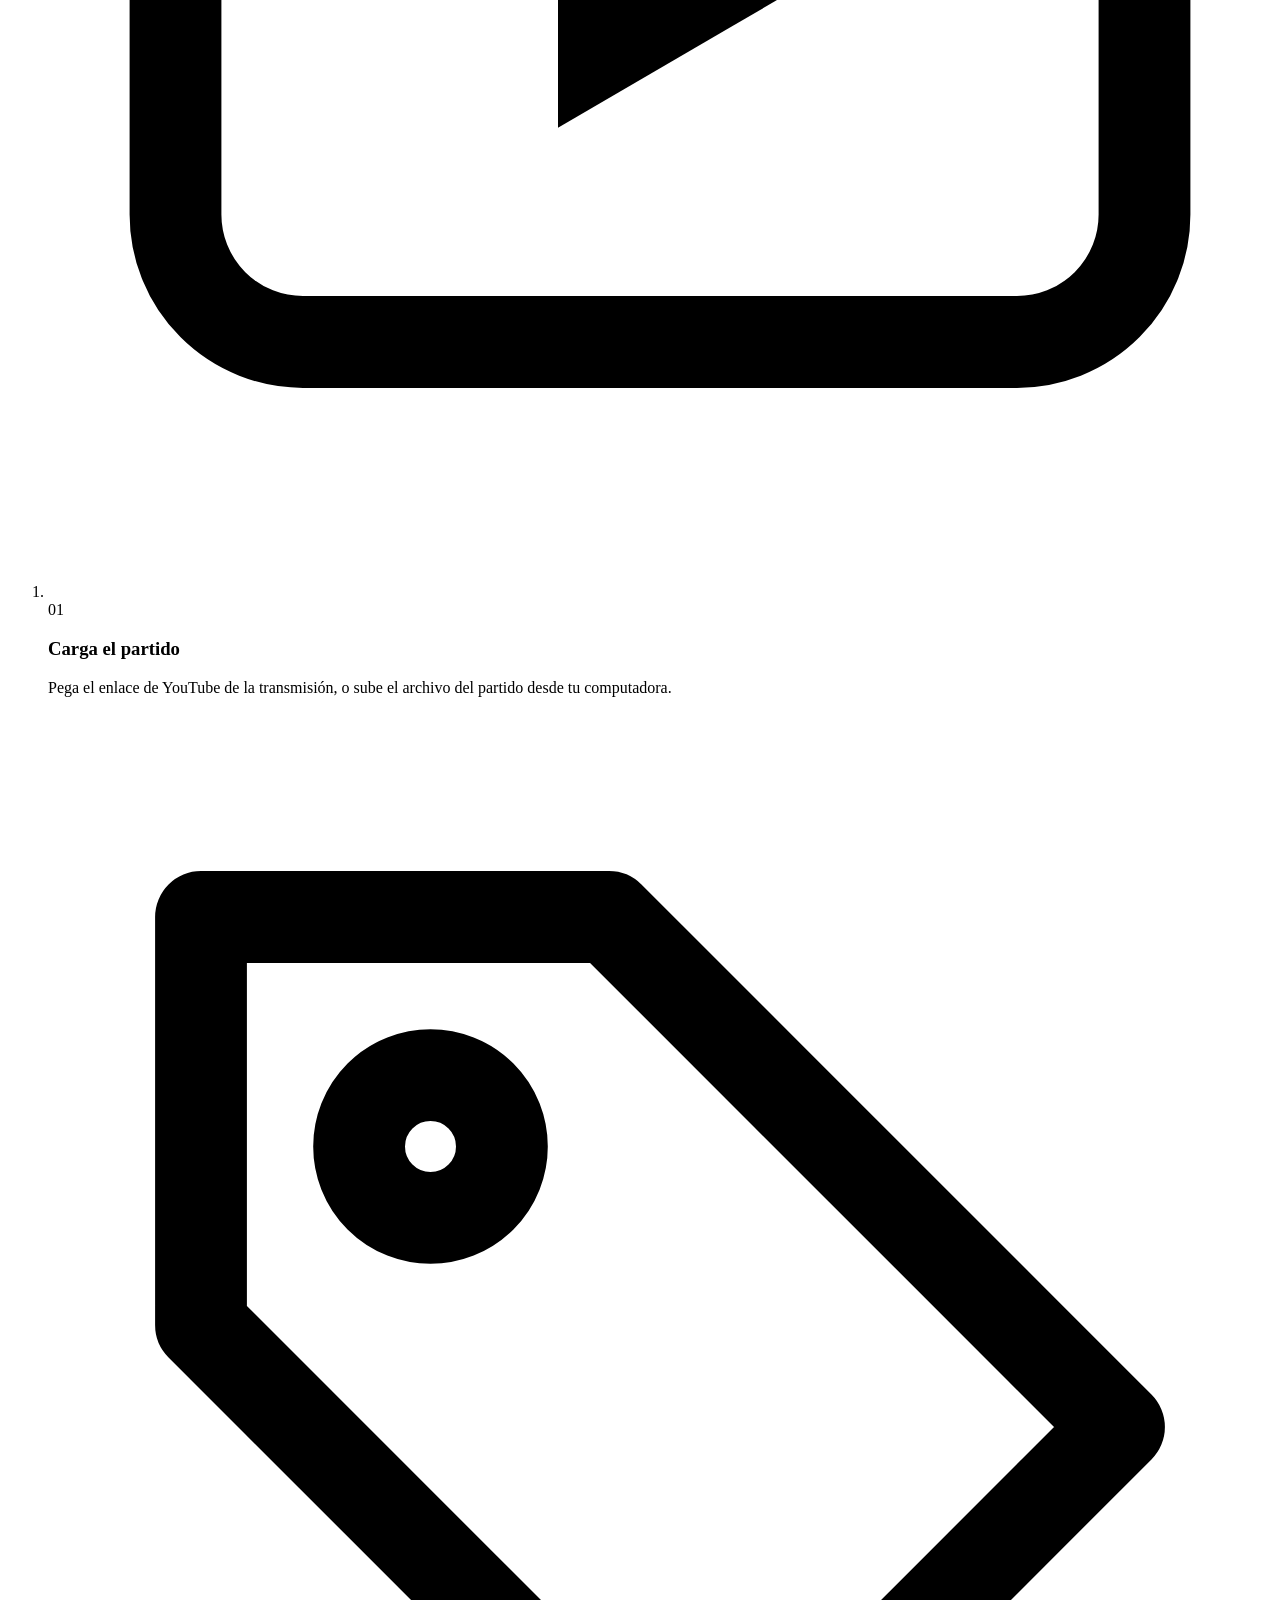
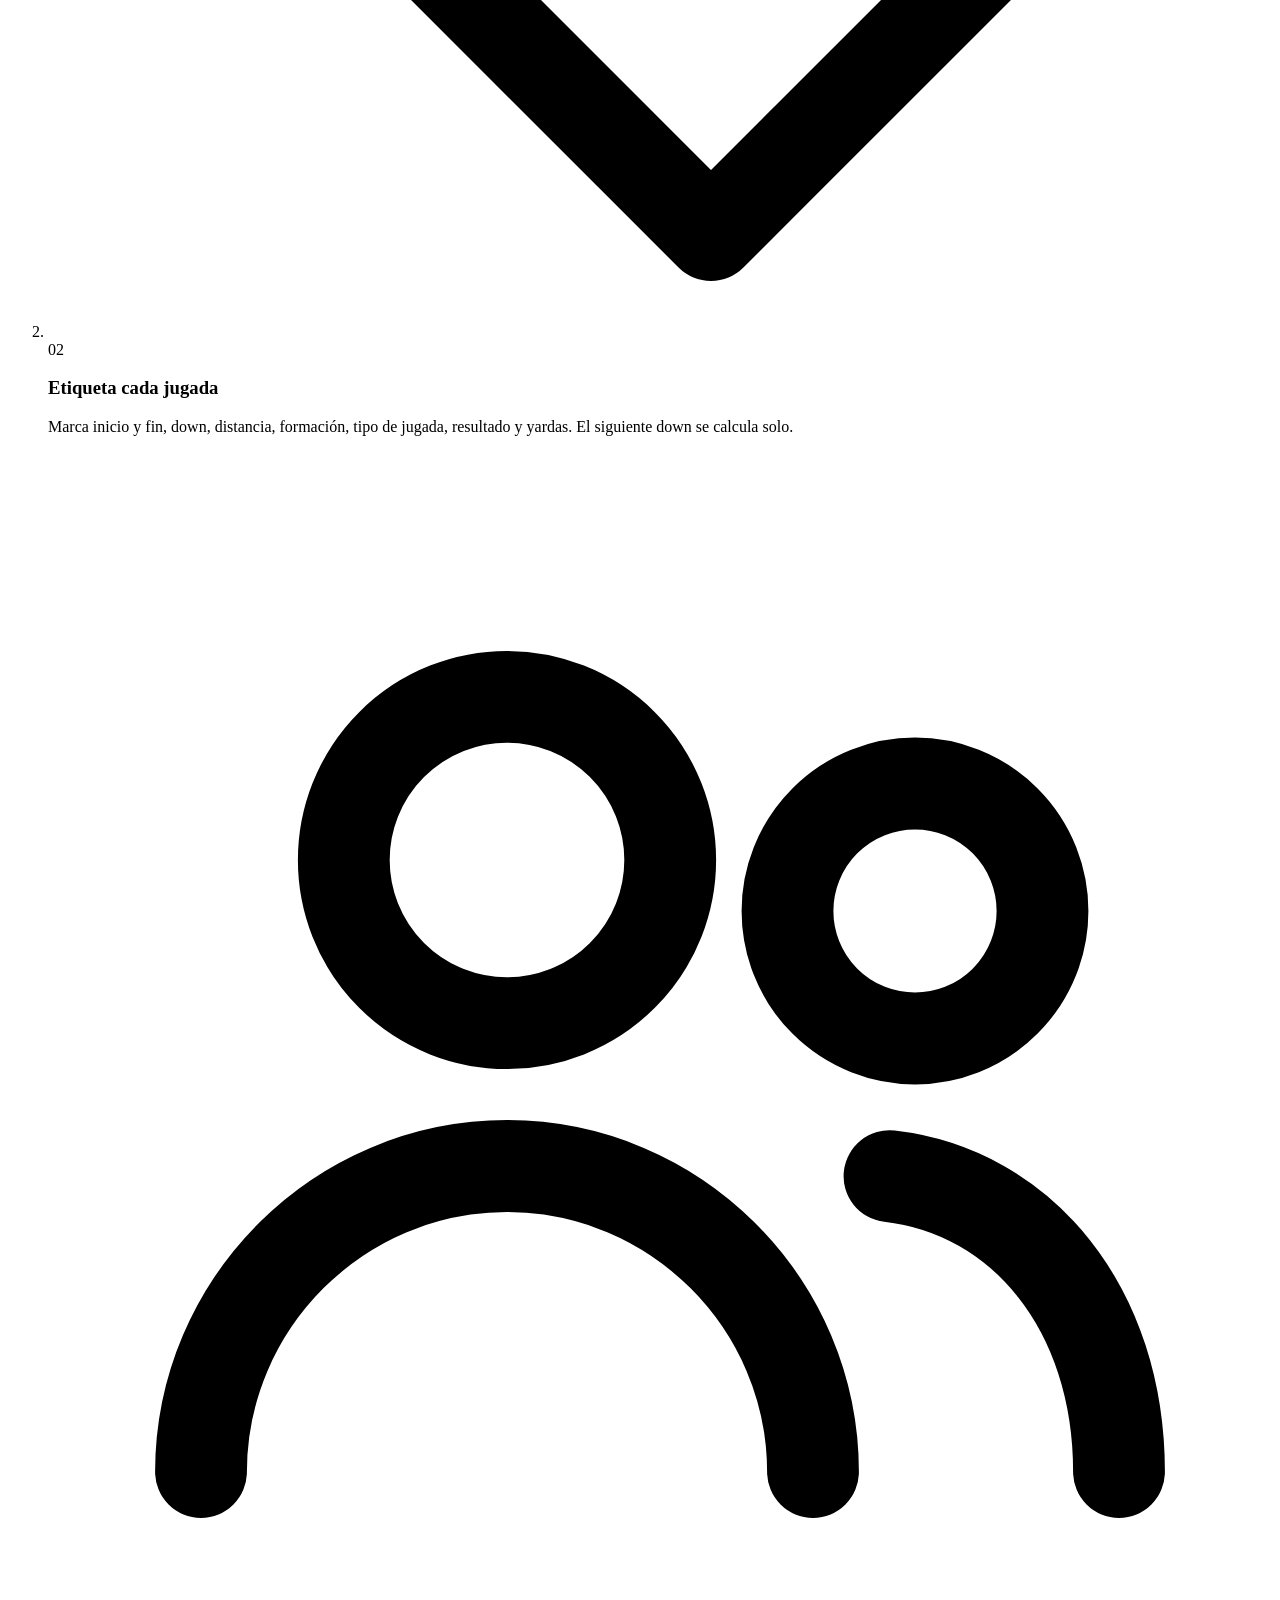
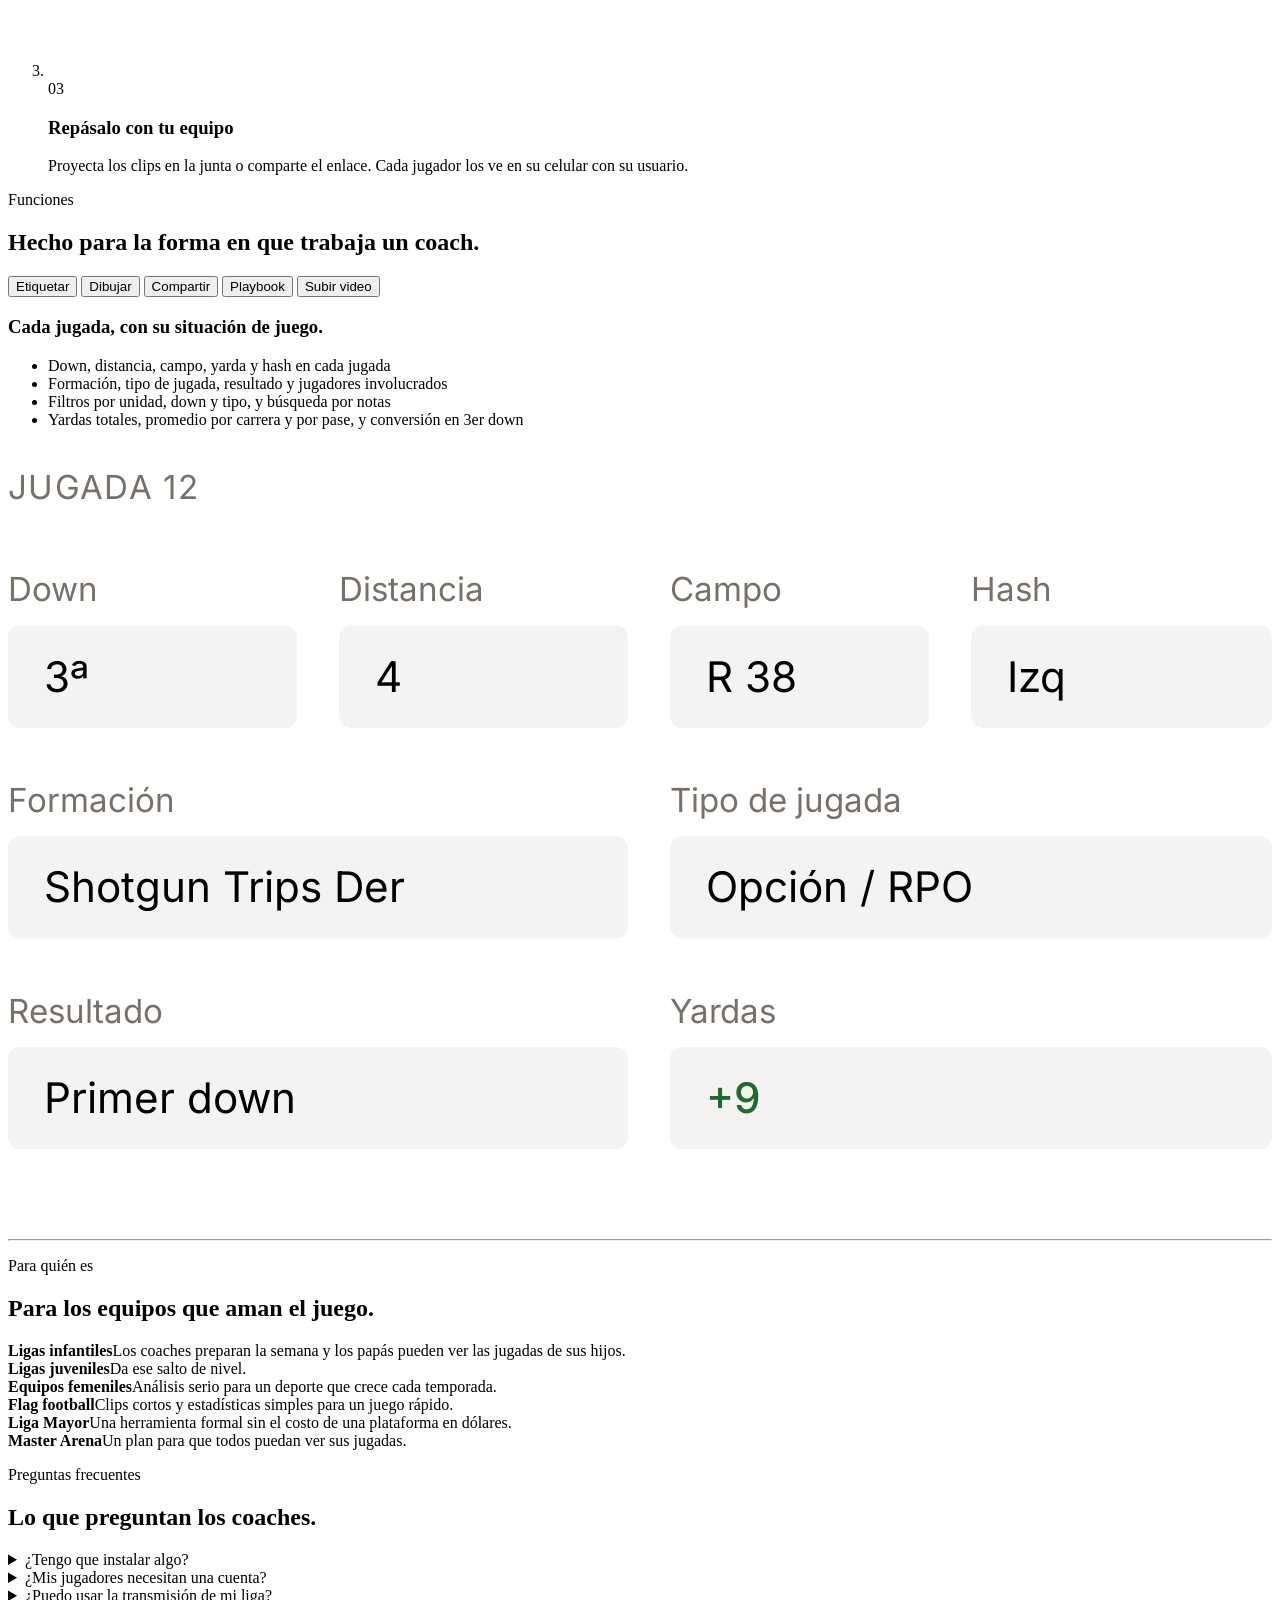
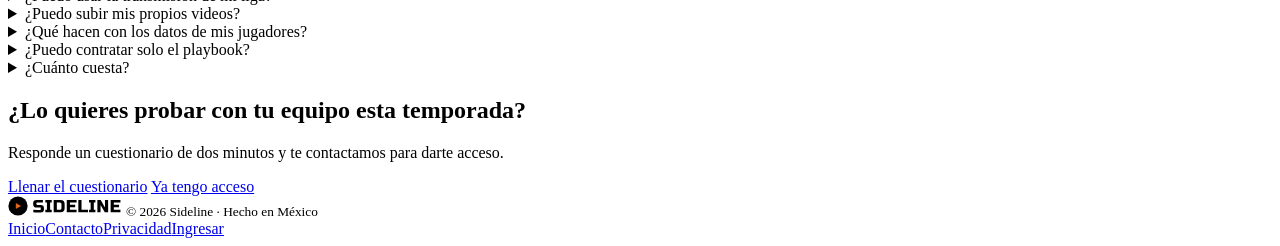
==== commit 2ea547b3: "Portada: quitar la etiqueta «Nuevo» de la pestaña Subir video También se quita el código y los estil" ====
--- a/public/index.html
+++ b/public/index.html
@@ -256,7 +256,7 @@
         <button class="tab" role="tab" id="t-dibujar" aria-controls="p-dibujar" aria-selected="false" tabindex="-1"><span class="dot"></span>Dibujar</button>
         <button class="tab" role="tab" id="t-compartir" aria-controls="p-compartir" aria-selected="false" tabindex="-1"><span class="dot"></span>Compartir</button>
         <button class="tab" role="tab" id="t-playbook" aria-controls="p-playbook" aria-selected="false" tabindex="-1"><span class="dot"></span>Playbook</button>
-        <button class="tab" role="tab" id="t-subir" aria-controls="p-subir" aria-selected="false" tabindex="-1"><span class="dot"></span>Subir video <span class="tabnew">Nuevo</span></button>
+        <button class="tab" role="tab" id="t-subir" aria-controls="p-subir" aria-selected="false" tabindex="-1"><span class="dot"></span>Subir video</button>
       </div>
 
       <div class="panel" role="tabpanel" id="p-etiquetar" aria-labelledby="t-etiquetar">
@@ -522,11 +522,8 @@
       document.getElementById(x.getAttribute('aria-controls')).hidden = !on;
     });
   }
-  // el aviso «Nuevo» del inicio lleva directo a la pestaña de subir video
-  function showUpload() { const t = document.getElementById('t-subir'); pick(t); document.getElementById('funciones').scrollIntoView({ behavior: 'smooth' }); }
-  const pill = document.getElementById('newPill');
-  if (pill) pill.addEventListener('click', e => { e.preventDefault(); showUpload(); history.replaceState(null, '', '#subir-video'); });
-  if (location.hash === '#subir-video') showUpload();
+  // el enlace /#subir-video abre directo la pestaña de subir video
+  if (location.hash === '#subir-video') { pick(document.getElementById('t-subir')); document.getElementById('funciones').scrollIntoView({ behavior: 'smooth' }); }
   tabs.forEach((t, i) => {
     t.addEventListener('click', () => pick(t));
     t.addEventListener('keydown', e => {
